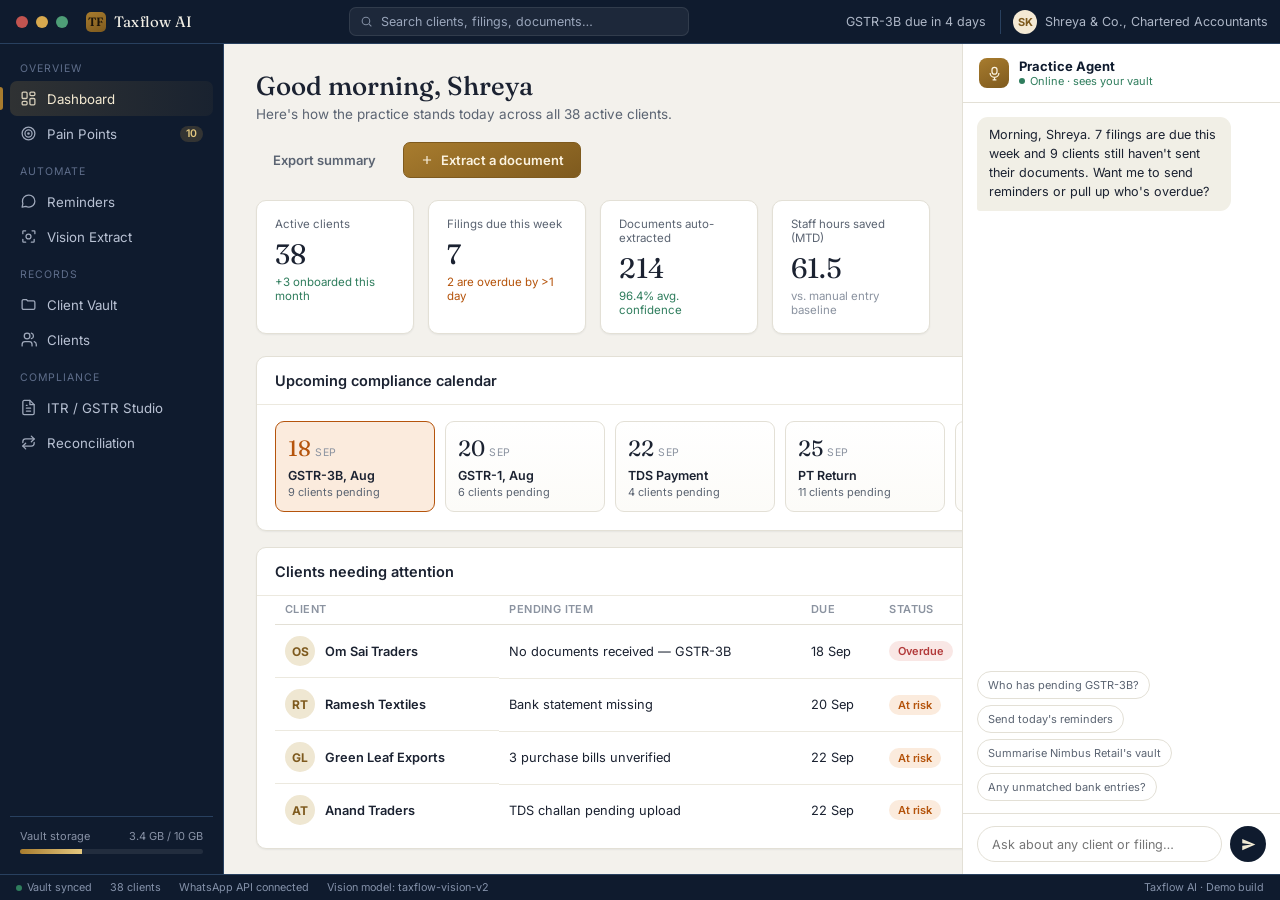
==== Main.html @ 7ed255d7 "Initial commit: Taxflow AI project structure, design, PRD, tech stack, and main UI" ====
<!DOCTYPE html>
<html lang="en">
<head>
<meta charset="UTF-8">
<meta name="viewport" content="width=device-width, initial-scale=1.0">
<title>Taxflow AI</title>
<link rel="preconnect" href="https://fonts.googleapis.com">
<link href="https://fonts.googleapis.com/css2?family=Fraunces:opsz,wght@9..144,400;9..144,500;9..144,600&family=Inter:wght@400;500;600;700&family=IBM+Plex+Mono:wght@400;500&display=swap" rel="stylesheet">
<script>
(function(){
  try{
    var t=localStorage.getItem("taxflow-theme")||"light";
    document.documentElement.setAttribute("data-theme", t);
  }catch(e){ document.documentElement.setAttribute("data-theme","light"); }
})();
</script>
<style>
:root{
  --ink:#0F1B2E;
  --ink-soft:#182C48;
  --ink-line:#28405f;
  --paper:#F3F1EC;
  --surface:#FFFFFF;
  --line:#E3E0D6;
  --line-soft:#ECE9DF;
  --brass:#A87C2E;
  --brass-deep:#7E5A1E;
  --brass-tint:#F4E9D4;
  --ok:#2F7D5D;
  --ok-tint:#E4F2EB;
  --warn:#B5540C;
  --warn-tint:#FBEBDD;
  --bad:#B23A3A;
  --bad-tint:#F9E7E5;
  --text:#1B2231;
  --text-soft:#5B6472;
  --text-faint:#8B93A0;
  --hover:#FBFAF7;
  --muted:#FBFAF6;
  --card-grad-top:#FFFFFF;
  --card-grad-bot:#FCFBF8;
  --bot-msg:#F1EFE6;
  --user-msg:#0F1B2E;
  --user-msg-text:#EFE9D8;
  --wa-preview:#DCF5E4;
  --wa-preview-text:#1B2231;
  --neutral-badge:#EEEEE9;
  --avatar-bg:#EFE7D2;
  --scroll-thumb:#D9D5C7;
  --focus-ring:#D8C69B;
  --ghost-hover:rgba(15,27,46,.05);
  --radius:10px;
  --radius-sm:6px;
  --shadow-1:0 1px 2px rgba(15,27,46,.06);
  --shadow-2:0 10px 30px rgba(15,27,46,.12);
  --font-head:'Fraunces', serif;
  --font-body:'Inter', sans-serif;
  --font-mono:'IBM Plex Mono', monospace;
}
html[data-theme="dark"]{
  --ink:#070D16;
  --ink-soft:#101A2A;
  --ink-line:#243247;
  --paper:#0E1624;
  --surface:#162033;
  --line:#2A3A52;
  --line-soft:#1E2B3F;
  --brass:#C49A45;
  --brass-deep:#E0B85A;
  --brass-tint:#2C2414;
  --ok:#4CA882;
  --ok-tint:#143528;
  --warn:#D4843A;
  --warn-tint:#3A2412;
  --bad:#D46565;
  --bad-tint:#3A1C1C;
  --text:#E8E4D9;
  --text-soft:#A0A9B8;
  --text-faint:#738092;
  --hover:#1A2638;
  --muted:#121C2C;
  --card-grad-top:#1A2638;
  --card-grad-bot:#152032;
  --bot-msg:#1A2638;
  --user-msg:#C49A45;
  --user-msg-text:#1B140A;
  --wa-preview:#143528;
  --wa-preview-text:#D7E8DC;
  --neutral-badge:#243247;
  --avatar-bg:#2C2414;
  --scroll-thumb:#2A3A52;
  --focus-ring:#8A7040;
  --ghost-hover:rgba(232,228,217,.06);
  --shadow-1:0 1px 2px rgba(0,0,0,.28);
  --shadow-2:0 12px 32px rgba(0,0,0,.45);
}
*{box-sizing:border-box;}
html,body{height:100%;margin:0;overflow:hidden;}
body{
  font-family:var(--font-body);
  background:var(--ink);
  color:var(--text);
  -webkit-font-smoothing:antialiased;
}

/* ===== Window chrome — full viewport, no side gaps ===== */
.app-window{
  width:100vw;
  height:100vh;
  background:var(--paper);
  border-radius:0;
  overflow:hidden;
  display:flex;
  flex-direction:column;
}
.titlebar{
  height:44px;
  flex:none;
  background:var(--ink);
  color:#D9DEE8;
  display:flex;
  align-items:center;
  padding:0 12px 0 16px;
  gap:14px;
  -webkit-app-region:drag;
  border-bottom:1px solid var(--ink-line);
}
.titlebar .dots{display:flex;gap:8px;}
.titlebar .dot{width:12px;height:12px;border-radius:50%;background:#3A4C6B;}
.titlebar .dot.close{background:#C25450;}
.titlebar .dot.min{background:#D8A94E;}
.titlebar .dot.max{background:#4E9E77;}
.titlebar .brand{
  display:flex;align-items:center;gap:8px;
  font-family:var(--font-head);
  font-size:15px;
  letter-spacing:.2px;
  color:#F2EFE6;
  margin-left:4px;
}
.titlebar .brand .mark{
  width:20px;height:20px;border-radius:5px;
  background:linear-gradient(155deg,var(--brass),var(--brass-deep));
  display:flex;align-items:center;justify-content:center;
  font-family:var(--font-head);
  font-size:12px;font-weight:600;color:#1B140A;
}
.titlebar .searchbar{
  flex:1;
  display:flex;justify-content:center;
}
.titlebar .searchbar .box{
  width:340px;
  max-width:60%;
  display:flex;align-items:center;gap:8px;
  background:rgba(255,255,255,.06);
  border:1px solid rgba(255,255,255,.09);
  border-radius:7px;
  padding:6px 10px;
  color:#9AA6BB;
  font-size:12.5px;
}
.titlebar .searchbar .box svg{flex:none;opacity:.8;}
.titlebar .right{
  display:flex;align-items:center;gap:14px;
  font-size:12.5px;color:#AEB7C7;
}
.titlebar .user{
  display:flex;align-items:center;gap:8px;
  padding-left:12px;border-left:1px solid var(--ink-line);
}
.titlebar .avatar{
  width:24px;height:24px;border-radius:50%;
  background:var(--brass-tint);color:var(--brass-deep);
  font-size:11px;font-weight:700;
  display:flex;align-items:center;justify-content:center;
  font-family:var(--font-body);
}

/* ===== Layout ===== */
.layout{
  flex:1;
  display:flex;
  min-height:0;
}

/* ---- Sidebar ---- */
.sidebar{
  width:224px;
  flex:none;
  background:var(--ink);
  color:#C7CEDB;
  display:flex;
  flex-direction:column;
  padding:16px 10px;
  border-right:1px solid var(--ink-line);
}
.sidebar .section-label{
  font-size:10.5px;
  text-transform:uppercase;
  letter-spacing:1px;
  color:#5F6E8B;
  padding:14px 10px 6px;
}
.sidebar .section-label:first-child{padding-top:2px;}
.navitem{
  display:flex;align-items:center;gap:10px;
  padding:9px 10px;
  border-radius:7px;
  font-size:13.3px;
  color:#B9C2D4;
  cursor:pointer;
  border:none;background:none;width:100%;text-align:left;
  font-family:var(--font-body);
  position:relative;
}
.navitem svg{flex:none;opacity:.85;}
.navitem .badge{
  margin-left:auto;
  font-size:10.5px;
  background:rgba(216,169,78,.18);
  color:#E4C87F;
  padding:1.5px 6px;
  border-radius:20px;
  font-weight:600;
}
.navitem:hover{background:rgba(255,255,255,.05);color:#EDEFF4;}
.navitem.active{
  background:linear-gradient(90deg, rgba(216,169,78,.16), rgba(216,169,78,.05));
  color:#F4EAD2;
}
.navitem.active::before{
  content:"";position:absolute;left:-10px;top:6px;bottom:6px;width:3px;
  background:var(--brass);border-radius:0 3px 3px 0;
}
.sidebar-foot{
  margin-top:auto;
  padding:12px 10px 4px;
  border-top:1px solid var(--ink-line);
}
.storage-meter{
  font-size:11px;color:#8892A6;margin-bottom:6px;
  display:flex;justify-content:space-between;
}
.storage-bar{height:5px;border-radius:4px;background:rgba(255,255,255,.08);overflow:hidden;}
.storage-bar > div{height:100%;width:34%;background:linear-gradient(90deg,var(--brass),#E4C87F);}

/* ---- Main ---- */
.main{
  flex:1;
  min-width:0;
  display:flex;
  flex-direction:column;
  background:var(--paper);
  overflow:hidden;
}
.main-scroll{
  flex:1;
  overflow-y:auto;
  padding:26px 32px 40px;
}
.page{display:none;animation:fadein .25s ease;}
.page.active{display:block;}
@keyframes fadein{from{opacity:0;transform:translateY(4px);}to{opacity:1;transform:none;}}

.page-head{
  display:flex;justify-content:space-between;align-items:flex-end;
  margin-bottom:22px;gap:20px;flex-wrap:wrap;
}
.page-head h1{
  font-family:var(--font-head);
  font-size:26px;font-weight:500;
  margin:0 0 4px;color:var(--text);
}
.page-head p{margin:0;color:var(--text-soft);font-size:13.5px;max-width:520px;}
.page-head .actions{display:flex;gap:10px;}

.btn{
  font-family:var(--font-body);
  font-size:13px;font-weight:600;
  padding:9px 16px;border-radius:7px;
  border:1px solid var(--line);
  background:var(--surface);color:var(--text);
  cursor:pointer;
  display:inline-flex;align-items:center;gap:7px;
  transition:transform .12s ease, box-shadow .12s ease;
}
.btn:hover{box-shadow:var(--shadow-1);}
.btn:active{transform:scale(.98);}
.btn-brass{
  background:linear-gradient(155deg,var(--brass),var(--brass-deep));
  border-color:var(--brass-deep);color:#FBF3E1;
}
.btn-ghost{background:transparent;border-color:transparent;color:var(--text-soft);}
.btn-ghost:hover{background:var(--ghost-hover);}
.btn-sm{padding:6px 11px;font-size:12px;}
.btn[disabled]{opacity:.45;cursor:not-allowed;}

/* Cards / stat grid */
.stat-grid{display:grid;grid-template-columns:repeat(4,1fr);gap:14px;margin-bottom:22px;}
.stat-card{
  background:var(--surface);border:1px solid var(--line);border-radius:var(--radius);
  padding:16px 18px;box-shadow:var(--shadow-1);
}
.stat-card .lbl{font-size:11.5px;color:var(--text-soft);display:flex;justify-content:space-between;align-items:center;}
.stat-card .val{font-family:var(--font-head);font-size:28px;margin-top:6px;color:var(--text);}
.stat-card .sub{font-size:11.5px;margin-top:4px;color:var(--text-faint);}
.stat-card .sub.up{color:var(--ok);}
.stat-card .sub.warn{color:var(--warn);}

.panel{
  background:var(--surface);border:1px solid var(--line);border-radius:var(--radius);
  box-shadow:var(--shadow-1);
}
.panel + .panel{margin-top:16px;}
.panel-head{
  padding:15px 18px;border-bottom:1px solid var(--line-soft);
  display:flex;justify-content:space-between;align-items:center;
}
.panel-head h3{margin:0;font-size:14.5px;font-weight:600;color:var(--text);font-family:var(--font-body);}
.panel-head .hint{font-size:11.5px;color:var(--text-faint);}
.panel-body{padding:16px 18px;}

.two-col{display:grid;grid-template-columns:1.4fr 1fr;gap:16px;align-items:start;}

/* Deadline strip */
.deadline-row{display:flex;gap:10px;overflow-x:auto;padding-bottom:2px;}
.deadline-card{
  flex:none;width:160px;border:1px solid var(--line);border-radius:9px;padding:12px;
  background:linear-gradient(180deg,var(--card-grad-top), var(--card-grad-bot));
}
.deadline-card .day{font-family:var(--font-head);font-size:22px;color:var(--text);}
.deadline-card .mon{font-size:10.5px;color:var(--text-faint);text-transform:uppercase;letter-spacing:.5px;margin-left:4px;}
.deadline-card .title{font-size:12.5px;font-weight:600;margin-top:6px;color:var(--text);}
.deadline-card .cnt{font-size:11px;color:var(--text-soft);margin-top:2px;}
.deadline-card.urgent{border-color:var(--warn);background:var(--warn-tint);}
.deadline-card.urgent .day{color:var(--warn);}

/* Activity feed */
.feed{list-style:none;margin:0;padding:0;}
.feed li{
  display:flex;gap:11px;padding:10px 0;border-bottom:1px solid var(--line-soft);
}
.feed li:last-child{border-bottom:none;padding-bottom:0;}
.feed .dot{width:7px;height:7px;border-radius:50%;background:var(--brass);margin-top:6px;flex:none;}
.feed .t{font-size:12.5px;color:var(--text);}
.feed .m{font-size:11px;color:var(--text-faint);margin-top:2px;}

/* Table */
table{width:100%;border-collapse:collapse;font-size:12.8px;}
th{
  text-align:left;font-size:11px;text-transform:uppercase;letter-spacing:.4px;
  color:var(--text-faint);font-weight:600;padding:0 10px 8px;border-bottom:1px solid var(--line);
}
td{padding:11px 10px;border-bottom:1px solid var(--line-soft);color:var(--text);vertical-align:middle;}
tr:last-child td{border-bottom:none;}
tr.tr-hover:hover{background:var(--hover);}
.cell-strong{font-weight:600;color:var(--text);}
.cell-sub{color:var(--text-faint);font-size:11px;margin-top:2px;}

.badge{
  display:inline-flex;align-items:center;gap:5px;font-size:11px;font-weight:600;
  padding:3px 9px;border-radius:20px;
}
.badge.ok{background:var(--ok-tint);color:var(--ok);}
.badge.warn{background:var(--warn-tint);color:var(--warn);}
.badge.bad{background:var(--bad-tint);color:var(--bad);}
.badge.neutral{background:var(--neutral-badge);color:var(--text-soft);}
.badge.brass{background:var(--brass-tint);color:var(--brass-deep);}
.badge svg{width:11px;height:11px;}

.avatar-sm{
  width:30px;height:30px;border-radius:50%;flex:none;
  background:var(--avatar-bg);color:var(--brass-deep);font-weight:700;font-size:12px;
  display:flex;align-items:center;justify-content:center;
}
.row-flex{display:flex;align-items:center;gap:10px;}

select, input[type=text], input[type=search], input[type=email], input[type=tel]{
  font-family:var(--font-body);font-size:12.8px;
  border:1px solid var(--line);border-radius:7px;
  padding:8px 11px;background:var(--surface);color:var(--text);
}
select:focus, input:focus{outline:2px solid var(--focus-ring); outline-offset:1px;}
.field{display:flex;flex-direction:column;gap:5px;margin-bottom:13px;}
.field label{font-size:11.5px;font-weight:600;color:var(--text-soft);}

/* ===== Pain points ===== */
.pp-list{display:flex;flex-direction:column;gap:10px;}
.pp-item{
  display:grid;grid-template-columns:44px 1.1fr 1.3fr 110px;gap:16px;align-items:center;
  background:var(--surface);border:1px solid var(--line);border-radius:var(--radius);
  padding:15px 18px;
}
.pp-num{
  font-family:var(--font-head);font-size:20px;color:var(--brass);
  border-right:1px solid var(--line-soft);
}
.pp-item h4{margin:0 0 4px;font-size:13.5px;color:var(--ink);}
.pp-item .desc{font-size:12px;color:var(--text-soft);line-height:1.45;}
.pp-item .fix{font-size:12px;color:var(--text);line-height:1.45;}
.pp-item .fix b{color:var(--ok);font-weight:600;}
.pp-item .goto{justify-self:end;}

/* ===== Vault / folder tree ===== */
.vault-wrap{display:grid;grid-template-columns:290px 1fr;gap:16px;align-items:start;}
.tree{font-size:13px;}
.tree ul{list-style:none;margin:0;padding-left:18px;border-left:1px dashed var(--line);}
.tree > ul{padding-left:0;border-left:none;}
.tree li{margin:1px 0;}
.tree .node{
  display:flex;align-items:center;gap:6px;padding:5px 7px;border-radius:6px;cursor:pointer;color:var(--text);
}
.tree .node:hover{background:#F3F0E6;}
.tree .node.selected{background:var(--brass-tint);color:var(--brass-deep);font-weight:600;}
.tree .node svg{flex:none;}
.tree .chev{transition:transform .15s ease;opacity:.6;}
.tree li.open > .node .chev{transform:rotate(90deg);}
.tree li.open > ul{display:block;}
.tree li:not(.open) > ul{display:none;}
.tree .count{margin-left:auto;font-size:10.5px;color:var(--text-faint);}

.filebar{
  display:flex;justify-content:space-between;align-items:center;margin-bottom:12px;
}
.crumb{font-size:12.5px;color:var(--text-soft);display:flex;align-items:center;gap:6px;flex-wrap:wrap;}
.crumb b{color:var(--ink);}
.file-grid{display:grid;grid-template-columns:repeat(auto-fill,minmax(150px,1fr));gap:12px;}
.file-card{
  border:1px solid var(--line);border-radius:9px;padding:12px;background:#fff;
  display:flex;flex-direction:column;gap:8px;
}
.file-card .ico{
  width:34px;height:34px;border-radius:8px;display:flex;align-items:center;justify-content:center;
  background:var(--brass-tint);color:var(--brass-deep);
}
.file-card .ico.pdf{background:var(--bad-tint);color:var(--bad);}
.file-card .ico.xls{background:var(--ok-tint);color:var(--ok);}
.file-card .name{font-size:12px;font-weight:600;color:var(--text);line-height:1.3;}
.file-card .meta{font-size:10.5px;color:var(--text-faint);}

/* ===== Vision Extract ===== */
.vx-grid{display:grid;grid-template-columns:340px 1fr;gap:16px;align-items:start;}
.dropzone{
  border:1.5px dashed var(--line);border-radius:10px;padding:26px 16px;text-align:center;
  color:var(--text-soft);font-size:12.5px;background:#FBFAF6;cursor:pointer;
}
.dropzone svg{margin-bottom:8px;color:var(--brass);}
.dropzone b{color:var(--text);}
.file-chip{
  display:flex;align-items:center;gap:9px;padding:9px 11px;border:1px solid var(--line);
  border-radius:8px;margin-top:10px;font-size:12px;background:#fff;
}
.file-chip .ico{width:26px;height:26px;border-radius:6px;background:var(--bad-tint);color:var(--bad);display:flex;align-items:center;justify-content:center;flex:none;}
.progress-steps{display:flex;flex-direction:column;gap:9px;margin-top:14px;}
.pstep{display:flex;align-items:center;gap:9px;font-size:12px;color:var(--text-faint);}
.pstep .dotwrap{width:18px;height:18px;border-radius:50%;border:2px solid var(--line);display:flex;align-items:center;justify-content:center;flex:none;}
.pstep.done .dotwrap{background:var(--ok);border-color:var(--ok);color:#fff;}
.pstep.active .dotwrap{border-color:var(--brass);}
.pstep.active{color:var(--text);font-weight:600;}
.pstep.done{color:var(--text);}
.spinner{width:9px;height:9px;border-radius:50%;border:2px solid var(--brass-tint);border-top-color:var(--brass);animation:spin .7s linear infinite;}
@keyframes spin{to{transform:rotate(360deg);}}

.extract-empty{
  display:flex;flex-direction:column;align-items:center;justify-content:center;
  min-height:340px;color:var(--text-faint);text-align:center;gap:10px;
}
.extract-empty svg{color:var(--line);}
.kv-grid{display:grid;grid-template-columns:1fr 1fr;gap:10px 18px;}
.kv{padding:9px 0;border-bottom:1px solid var(--line-soft);}
.kv .k{font-size:10.5px;text-transform:uppercase;letter-spacing:.4px;color:var(--text-faint);margin-bottom:3px;}
.kv .v{font-size:13.5px;color:var(--ink);font-weight:600;}
.confidence{font-size:10.5px;font-weight:700;color:var(--ok);}
pre.json{
  background:#0F1B2E;color:#D7E1F0;padding:14px;border-radius:9px;font-family:var(--font-mono);
  font-size:11.3px;line-height:1.6;overflow:auto;max-height:260px;
}
pre.json .k{color:#E4C87F;}
pre.json .s{color:#9BD6B0;}

/* ===== Reconciliation ===== */
.recon-summary{display:flex;gap:12px;margin-bottom:16px;}
.recon-chip{
  flex:1;border:1px solid var(--line);border-radius:10px;padding:13px 16px;background:#fff;
}
.recon-chip .n{font-family:var(--font-head);font-size:22px;color:var(--ink);}
.recon-chip .l{font-size:11.5px;color:var(--text-soft);}
.recon-chip.matched{border-color:#BFE0CD;background:var(--ok-tint);}
.recon-chip.matched .n{color:var(--ok);}
.recon-chip.partial{border-color:#EFD7A9;background:var(--warn-tint);}
.recon-chip.partial .n{color:var(--warn);}
.recon-chip.unmatched{border-color:#EAC0BE;background:var(--bad-tint);}
.recon-chip.unmatched .n{color:var(--bad);}

/* ===== Chat panel ===== */
.chat{
  width:318px;flex:none;background:var(--surface);border-left:1px solid var(--line);
  display:flex;flex-direction:column;min-height:0;
}
.chat-head{
  padding:14px 16px;border-bottom:1px solid var(--line);display:flex;align-items:center;gap:10px;
}
.chat-head .ico{
  width:30px;height:30px;border-radius:8px;background:linear-gradient(155deg,var(--brass),var(--brass-deep));
  display:flex;align-items:center;justify-content:center;color:#FBF3E1;flex:none;
}
.chat-head .t{font-size:13px;font-weight:700;color:var(--ink);}
.chat-head .s{font-size:11px;color:var(--ok);display:flex;align-items:center;gap:5px;}
.chat-head .s::before{content:"";width:6px;height:6px;border-radius:50%;background:var(--ok);}
.chat-body{flex:1;overflow-y:auto;padding:14px 14px 6px;display:flex;flex-direction:column;gap:12px;}
.msg{max-width:88%;font-size:12.6px;line-height:1.5;padding:9px 12px;border-radius:11px;}
.msg.bot{background:#F1EFE6;color:var(--text);align-self:flex-start;border-bottom-left-radius:3px;}
.msg.user{background:var(--ink);color:#EFE9D8;align-self:flex-end;border-bottom-right-radius:3px;}
.msg.typing{display:flex;gap:4px;align-items:center;padding:11px 14px;}
.msg.typing span{width:5px;height:5px;border-radius:50%;background:var(--text-faint);animation:blink 1.1s infinite ease-in-out;}
.msg.typing span:nth-child(2){animation-delay:.15s;}
.msg.typing span:nth-child(3){animation-delay:.3s;}
@keyframes blink{0%,80%,100%{opacity:.25;}40%{opacity:1;}}
.chips{display:flex;flex-wrap:wrap;gap:6px;padding:4px 14px 12px;}
.chip{
  font-size:11px;border:1px solid var(--line);background:#fff;color:var(--text-soft);
  padding:6px 10px;border-radius:20px;cursor:pointer;
}
.chip:hover{border-color:var(--brass);color:var(--brass-deep);}
.chat-input{
  border-top:1px solid var(--line);padding:12px 14px;display:flex;gap:8px;
}
.chat-input input{
  flex:1;border:1px solid var(--line);border-radius:20px;padding:9px 14px;font-size:12.6px;
}
.chat-input button{
  width:36px;height:36px;border-radius:50%;border:none;background:var(--ink);color:#F1EAD3;
  display:flex;align-items:center;justify-content:center;cursor:pointer;flex:none;
}
.chat-input button:hover{background:var(--ink-soft);}

/* status bar */
.statusbar{
  height:26px;flex:none;background:var(--ink);color:#8592AA;font-size:10.8px;
  display:flex;align-items:center;padding:0 16px;gap:18px;border-top:1px solid var(--ink-line);
}
.statusbar span{display:flex;align-items:center;gap:5px;}
.statusbar .sdot{width:6px;height:6px;border-radius:50%;background:var(--ok);}

/* toast */
.toast{
  position:fixed;bottom:26px;left:50%;transform:translateX(-50%) translateY(20px);
  background:var(--ink);color:#F1EAD3;padding:11px 18px;border-radius:9px;font-size:12.5px;
  box-shadow:var(--shadow-2);opacity:0;pointer-events:none;transition:all .25s ease;
  display:flex;align-items:center;gap:9px;z-index:50;
}
.toast.show{opacity:1;transform:translateX(-50%) translateY(0);}
.toast svg{color:var(--ok);flex:none;}

::-webkit-scrollbar{width:9px;height:9px;}
::-webkit-scrollbar-thumb{background:#D9D5C7;border-radius:6px;}
::-webkit-scrollbar-track{background:transparent;}
.main-scroll::-webkit-scrollbar-thumb{background:#DCD8CA;}

@media (max-width:1180px){
  .chat{display:none;}
  .stat-grid{grid-template-columns:repeat(2,1fr);}
  .two-col, .vault-wrap, .vx-grid{grid-template-columns:1fr;}
  .pp-item{grid-template-columns:44px 1fr;gap:12px;}
  .pp-item .fix{grid-column:2;}
  .pp-item .goto{grid-column:2;justify-self:start;}
  .recon-summary{flex-wrap:wrap;}
  .recon-chip{min-width:140px;}
}
@media (prefers-reduced-motion:reduce){
  .page{animation:none;}
  .spinner{animation:none;}
  .msg.typing span{animation:none;}
}
</style>
</head>
<body>

<div class="app-window">

  <!-- Titlebar -->
  <div class="titlebar">
    <div class="dots"><span class="dot close"></span><span class="dot min"></span><span class="dot max"></span></div>
    <div class="brand"><span class="mark">TF</span> Taxflow AI</div>
    <div class="searchbar">
      <div class="box">
        <svg width="13" height="13" viewBox="0 0 24 24" fill="none" stroke="currentColor" stroke-width="2"><circle cx="11" cy="11" r="7"/><path d="M21 21l-4.3-4.3"/></svg>
        Search clients, filings, documents&hellip;
      </div>
    </div>
    <div class="right">
      <span>GSTR-3B due in 4 days</span>
      <div class="user">
        <div class="avatar">SK</div>
        Shreya &amp; Co., Chartered Accountants
      </div>
    </div>
  </div>

  <div class="layout">

    <!-- Sidebar -->
    <div class="sidebar">
      <div class="section-label">Overview</div>
      <button class="navitem active" data-page="dashboard">
        <svg width="17" height="17" viewBox="0 0 24 24" fill="none" stroke="currentColor" stroke-width="1.8" stroke-linecap="round" stroke-linejoin="round"><rect x="3" y="3" width="7" height="9" rx="1.5"/><rect x="14" y="3" width="7" height="5" rx="1.5"/><rect x="14" y="12" width="7" height="9" rx="1.5"/><rect x="3" y="16" width="7" height="5" rx="1.5"/></svg>
        Dashboard
      </button>
      <button class="navitem" data-page="painpoints">
        <svg width="17" height="17" viewBox="0 0 24 24" fill="none" stroke="currentColor" stroke-width="1.8" stroke-linecap="round" stroke-linejoin="round"><circle cx="12" cy="12" r="9"/><circle cx="12" cy="12" r="5"/><circle cx="12" cy="12" r="1"/></svg>
        Pain Points
        <span class="badge">10</span>
      </button>

      <div class="section-label">Automate</div>
      <button class="navitem" data-page="reminders">
        <svg width="17" height="17" viewBox="0 0 24 24" fill="none" stroke="currentColor" stroke-width="1.8" stroke-linecap="round" stroke-linejoin="round"><path d="M21 11.5a8.38 8.38 0 0 1-8.9 8.38 8.5 8.5 0 0 1-3.8-.9L3 20l1.05-5.15A8.38 8.38 0 0 1 3.5 11.5 8.38 8.38 0 0 1 12 3a8.38 8.38 0 0 1 9 8.5z"/></svg>
        Reminders
      </button>
      <button class="navitem" data-page="vision">
        <svg width="17" height="17" viewBox="0 0 24 24" fill="none" stroke="currentColor" stroke-width="1.8" stroke-linecap="round" stroke-linejoin="round"><path d="M4 8V5a1 1 0 0 1 1-1h3M17 4h3a1 1 0 0 1 1 1v3M20 16v3a1 1 0 0 1-1 1h-3M8 20H5a1 1 0 0 1-1-1v-3"/><circle cx="12" cy="12" r="3.5"/></svg>
        Vision Extract
      </button>

      <div class="section-label">Records</div>
      <button class="navitem" data-page="vault">
        <svg width="17" height="17" viewBox="0 0 24 24" fill="none" stroke="currentColor" stroke-width="1.8" stroke-linecap="round" stroke-linejoin="round"><path d="M3 7a2 2 0 0 1 2-2h4l2 2h8a2 2 0 0 1 2 2v8a2 2 0 0 1-2 2H5a2 2 0 0 1-2-2V7z"/></svg>
        Client Vault
      </button>
      <button class="navitem" data-page="clients">
        <svg width="17" height="17" viewBox="0 0 24 24" fill="none" stroke="currentColor" stroke-width="1.8" stroke-linecap="round" stroke-linejoin="round"><path d="M17 21v-2a4 4 0 0 0-4-4H7a4 4 0 0 0-4 4v2"/><circle cx="10" cy="7" r="4"/><path d="M23 21v-2a4 4 0 0 0-3-3.87M16 3.13a4 4 0 0 1 0 7.75"/></svg>
        Clients
      </button>

      <div class="section-label">Compliance</div>
      <button class="navitem" data-page="filings">
        <svg width="17" height="17" viewBox="0 0 24 24" fill="none" stroke="currentColor" stroke-width="1.8" stroke-linecap="round" stroke-linejoin="round"><path d="M14 2H6a2 2 0 0 0-2 2v16a2 2 0 0 0 2 2h12a2 2 0 0 0 2-2V8z"/><path d="M14 2v6h6M9 13h6M9 17h6M9 9h1"/></svg>
        ITR / GSTR Studio
      </button>
      <button class="navitem" data-page="recon">
        <svg width="17" height="17" viewBox="0 0 24 24" fill="none" stroke="currentColor" stroke-width="1.8" stroke-linecap="round" stroke-linejoin="round"><path d="M16 3l4 4-4 4"/><path d="M20 7H8a4 4 0 0 0-4 4v1"/><path d="M8 21l-4-4 4-4"/><path d="M4 17h12a4 4 0 0 0 4-4v-1"/></svg>
        Reconciliation
      </button>

      <div class="sidebar-foot">
        <div class="storage-meter"><span>Vault storage</span><span>3.4 GB / 10 GB</span></div>
        <div class="storage-bar"><div></div></div>
      </div>
    </div>

    <!-- Main -->
    <div class="main">
      <div class="main-scroll">

        <!-- ============ DASHBOARD ============ -->
        <section class="page active" id="page-dashboard">
          <div class="page-head">
            <div>
              <h1>Good morning, Shreya</h1>
              <p>Here's how the practice stands today across all 38 active clients.</p>
            </div>
            <div class="actions">
              <button class="btn btn-ghost">Export summary</button>
              <button class="btn btn-brass" data-goto="vision">
                <svg width="14" height="14" viewBox="0 0 24 24" fill="none" stroke="currentColor" stroke-width="2"><path d="M12 5v14M5 12h14"/></svg>
                Extract a document
              </button>
            </div>
          </div>

          <div class="stat-grid">
            <div class="stat-card">
              <div class="lbl">Active clients</div>
              <div class="val">38</div>
              <div class="sub up">+3 onboarded this month</div>
            </div>
            <div class="stat-card">
              <div class="lbl">Filings due this week</div>
              <div class="val">7</div>
              <div class="sub warn">2 are overdue by &gt;1 day</div>
            </div>
            <div class="stat-card">
              <div class="lbl">Documents auto-extracted</div>
              <div class="val">214</div>
              <div class="sub up">96.4% avg. confidence</div>
            </div>
            <div class="stat-card">
              <div class="lbl">Staff hours saved (MTD)</div>
              <div class="val">61.5</div>
              <div class="sub">vs. manual entry baseline</div>
            </div>
          </div>

          <div class="two-col">
            <div>
              <div class="panel">
                <div class="panel-head">
                  <h3>Upcoming compliance calendar</h3>
                  <span class="hint">Next 10 days</span>
                </div>
                <div class="panel-body">
                  <div class="deadline-row">
                    <div class="deadline-card urgent"><span class="day">18</span><span class="mon">Sep</span><div class="title">GSTR-3B, Aug</div><div class="cnt">9 clients pending</div></div>
                    <div class="deadline-card"><span class="day">20</span><span class="mon">Sep</span><div class="title">GSTR-1, Aug</div><div class="cnt">6 clients pending</div></div>
                    <div class="deadline-card"><span class="day">22</span><span class="mon">Sep</span><div class="title">TDS Payment</div><div class="cnt">4 clients pending</div></div>
                    <div class="deadline-card"><span class="day">25</span><span class="mon">Sep</span><div class="title">PT Return</div><div class="cnt">11 clients pending</div></div>
                    <div class="deadline-card"><span class="day">30</span><span class="mon">Sep</span><div class="title">Advance Tax Q2</div><div class="cnt">14 clients pending</div></div>
                  </div>
                </div>
              </div>

              <div class="panel">
                <div class="panel-head">
                  <h3>Clients needing attention</h3>
                  <span class="hint">Ranked by urgency</span>
                </div>
                <div class="panel-body" style="padding:6px 18px 12px;">
                  <table>
                    <thead><tr><th>Client</th><th>Pending item</th><th>Due</th><th>Status</th><th></th></tr></thead>
                    <tbody id="attention-body"></tbody>
                  </table>
                </div>
              </div>
            </div>

            <div>
              <div class="panel">
                <div class="panel-head"><h3>Recent activity</h3></div>
                <div class="panel-body">
                  <ul class="feed" id="activity-feed">
                    <li><span class="dot"></span><div><div class="t">Invoice extracted for <b>Nimbus Retail Pvt Ltd</b> — ₹1,84,200</div><div class="m">Vision Extract · 3 min ago · 98% confidence</div></div></li>
                    <li><span class="dot"></span><div><div class="t">WhatsApp reminder sent to <b>Ramesh Textiles</b></div><div class="m">Reminders · 22 min ago</div></div></li>
                    <li><span class="dot"></span><div><div class="t">Bank reconciliation completed for <b>Anand Traders</b></div><div class="m">Reconciliation · 96% auto-matched · 1 hr ago</div></div></li>
                    <li><span class="dot"></span><div><div class="t">GSTR-3B draft generated for <b>Kaveri Foods LLP</b></div><div class="m">ITR/GSTR Studio · 2 hr ago</div></div></li>
                    <li><span class="dot"></span><div><div class="t">14 raw bills auto-filed into vault</div><div class="m">Client Vault · this morning</div></div></li>
                  </ul>
                </div>
              </div>
              <div class="panel">
                <div class="panel-head"><h3>Quick launch</h3></div>
                <div class="panel-body" style="display:flex;flex-direction:column;gap:8px;">
                  <button class="btn" style="justify-content:flex-start;" data-goto="reminders">Send this week's reminders</button>
                  <button class="btn" style="justify-content:flex-start;" data-goto="recon">Open reconciliation queue</button>
                  <button class="btn" style="justify-content:flex-start;" data-goto="filings">Draft a GSTR-3B</button>
                </div>
              </div>
            </div>
          </div>
        </section>

        <!-- ============ PAIN POINTS ============ -->
        <section class="page" id="page-painpoints">
          <div class="page-head">
            <div>
              <h1>The 10 problems Taxflow AI was built to end</h1>
              <p>Every page in this app maps directly back to one of these. Nothing here is generic — it's built around how a CA's month actually runs.</p>
            </div>
          </div>
          <div class="pp-list" id="pp-list"></div>
        </section>

        <!-- ============ REMINDERS ============ -->
        <section class="page" id="page-reminders">
          <div class="page-head">
            <div>
              <h1>Reminders</h1>
              <p>Auto-nudge clients over WhatsApp and email for pending invoices, bills, and missing documents — no more chasing manually.</p>
            </div>
            <div class="actions">
              <button class="btn btn-brass" id="send-all-btn">
                <svg width="14" height="14" viewBox="0 0 24 24" fill="none" stroke="currentColor" stroke-width="2"><path d="M22 2L11 13M22 2l-7 20-4-9-9-4 20-7z"/></svg>
                Send all pending reminders
              </button>
            </div>
          </div>

          <div class="panel">
            <div class="panel-head">
              <h3>Message template</h3>
              <span class="hint">WhatsApp Business API</span>
            </div>
            <div class="panel-body two-col" style="grid-template-columns:1fr 1fr;">
              <div>
                <div class="field">
                  <label>Template</label>
                  <select id="tmpl-select">
                    <option>Monthly invoice &amp; bill reminder</option>
                    <option>Missing bank statement follow-up</option>
                    <option>GST document checklist</option>
                    <option>Filing deadline warning</option>
                  </select>
                </div>
                <div class="field">
                  <label>Send via</label>
                  <select><option>WhatsApp</option><option>WhatsApp + Email</option><option>Email only</option></select>
                </div>
              </div>
              <div class="field" style="margin-bottom:0;">
                <label>Preview</label>
                <div style="background:#DCF5E4;border-radius:10px;padding:12px 14px;font-size:12.5px;color:#1B2231;line-height:1.55;">
                  Hi {{client_name}}, this is a reminder from Shreya &amp; Co. to share your <b>Aug invoices, purchase bills, and bank statement</b> so we can file your GSTR-3B on time. Reply here or upload to your vault link. 🙏
                </div>
              </div>
            </div>
          </div>

          <div class="panel">
            <div class="panel-head">
              <h3>Clients with pending documents</h3>
              <span class="hint" id="pending-count-hint">9 pending</span>
            </div>
            <div class="panel-body" style="padding:6px 18px 14px;">
              <table>
                <thead><tr><th>Client</th><th>Missing</th><th>Last reminder</th><th>Channel</th><th>Status</th><th></th></tr></thead>
                <tbody id="reminders-body"></tbody>
              </table>
            </div>
          </div>

          <div class="panel">
            <div class="panel-head"><h3>Message log</h3></div>
            <div class="panel-body">
              <ul class="feed" id="reminder-log">
                <li><span class="dot"></span><div><div class="t">Sent to <b>Ramesh Textiles</b> · WhatsApp</div><div class="m">Today, 9:41 AM · Delivered</div></div></li>
                <li><span class="dot"></span><div><div class="t">Sent to <b>Om Sai Traders</b> · WhatsApp</div><div class="m">Today, 9:41 AM · Read</div></div></li>
                <li><span class="dot"></span><div><div class="t">Sent to <b>Kaveri Foods LLP</b> · Email + WhatsApp</div><div class="m">Yesterday, 6:10 PM · Delivered</div></div></li>
              </ul>
            </div>
          </div>
        </section>

        <!-- ============ VISION EXTRACT ============ -->
        <section class="page" id="page-vision">
          <div class="page-head">
            <div>
              <h1>Vision Extract</h1>
              <p>Select a client, drop in a scanned bill or invoice, and let the vision model turn it into clean structured data — saved straight to their vault.</p>
            </div>
          </div>

          <div class="vx-grid">
            <div>
              <div class="panel">
                <div class="panel-body">
                  <div class="field">
                    <label>Client</label>
                    <select id="vx-client">
                      <option>Nimbus Retail Pvt Ltd</option>
                      <option>Ramesh Textiles</option>
                      <option>Anand Traders</option>
                      <option>Kaveri Foods LLP</option>
                      <option>Om Sai Traders</option>
                    </select>
                  </div>
                  <div class="field">
                    <label>Document type</label>
                    <select id="vx-doctype">
                      <option>Sales invoice</option>
                      <option>Purchase bill</option>
                      <option>Bank statement (scanned)</option>
                      <option>Expense receipt</option>
                    </select>
                  </div>
                  <div class="field" style="margin-bottom:8px;">
                    <label>Document</label>
                    <div class="dropzone" id="dropzone">
                      <svg width="26" height="26" viewBox="0 0 24 24" fill="none" stroke="currentColor" stroke-width="1.6"><path d="M12 16V4M6 10l6-6 6 6"/><path d="M4 20h16"/></svg><br>
                      <b>Click to attach</b> a scanned bill or photo<br>PDF, JPG or PNG — up to 15MB
                    </div>
                    <div id="vx-filechip"></div>
                  </div>
                  <button class="btn btn-brass" id="run-extract-btn" style="width:100%;justify-content:center;" disabled>
                    <svg width="14" height="14" viewBox="0 0 24 24" fill="none" stroke="currentColor" stroke-width="2"><path d="M9.5 3.5a5.5 5.5 0 1 1 0 11 5.5 5.5 0 0 1 0-11z"/><path d="M17 9h4M19 7v4"/><path d="M14.5 12L4 22"/></svg>
                    Run vision extraction
                  </button>

                  <div class="progress-steps" id="progress-steps" style="display:none;">
                    <div class="pstep" data-s="1"><span class="dotwrap"></span> Uploading document</div>
                    <div class="pstep" data-s="2"><span class="dotwrap"></span> Detecting document type</div>
                    <div class="pstep" data-s="3"><span class="dotwrap"></span> Extracting fields with vision model</div>
                    <div class="pstep" data-s="4"><span class="dotwrap"></span> Validating totals &amp; tax math</div>
                    <div class="pstep" data-s="5"><span class="dotwrap"></span> Saving to client vault</div>
                  </div>
                </div>
              </div>

              <div class="panel">
                <div class="panel-head"><h3>Recently extracted</h3></div>
                <div class="panel-body" style="padding:6px 18px 12px;">
                  <table>
                    <tbody id="recent-extract-body"></tbody>
                  </table>
                </div>
              </div>
            </div>

            <div class="panel" id="extract-result-panel">
              <div class="panel-head">
                <h3>Extracted data</h3>
                <span class="hint" id="extract-conf"></span>
              </div>
              <div class="panel-body">
                <div class="extract-empty" id="extract-empty">
                  <svg width="46" height="46" viewBox="0 0 24 24" fill="none" stroke="currentColor" stroke-width="1.3"><rect x="3" y="4" width="18" height="16" rx="2"/><path d="M7 9h10M7 13h6M7 17h4"/></svg>
                  Attach a document and run extraction to see structured fields here.
                </div>
                <div id="extract-content" style="display:none;">
                  <div class="kv-grid" id="kv-grid"></div>
                  <div style="margin:16px 0 8px;font-size:11px;text-transform:uppercase;letter-spacing:.4px;color:var(--text-faint);">Structured JSON saved to vault</div>
                  <pre class="json" id="json-preview"></pre>
                  <div style="display:flex;gap:10px;margin-top:14px;">
                    <button class="btn btn-brass" id="save-vault-btn">
                      <svg width="14" height="14" viewBox="0 0 24 24" fill="none" stroke="currentColor" stroke-width="2"><path d="M20 6L9 17l-5-5"/></svg>
                      Confirm &amp; save to vault
                    </button>
                    <button class="btn btn-ghost" id="reset-extract-btn">Discard</button>
                  </div>
                </div>
              </div>
            </div>
          </div>
        </section>

        <!-- ============ CLIENT VAULT ============ -->
        <section class="page" id="page-vault">
          <div class="page-head">
            <div>
              <h1>Client Vault</h1>
              <p>One consistent folder structure for every client — Client → Data → Year → Month → Raw / Extracted. No more hunting across email and WhatsApp.</p>
            </div>
            <div class="actions">
              <button class="btn btn-ghost">New client folder</button>
            </div>
          </div>

          <div class="vault-wrap">
            <div class="panel">
              <div class="panel-head"><h3>Folders</h3></div>
              <div class="panel-body tree" id="tree-root"></div>
            </div>

            <div class="panel">
              <div class="panel-head" style="flex-direction:column;align-items:flex-start;gap:8px;">
                <div class="filebar" style="width:100%;">
                  <div class="crumb" id="vault-crumb">Clients / Nimbus Retail Pvt Ltd / Data / 2026 / Aug / Extracted</div>
                  <button class="btn btn-sm btn-ghost">
                    <svg width="12" height="12" viewBox="0 0 24 24" fill="none" stroke="currentColor" stroke-width="2"><path d="M12 5v14M5 12h14"/></svg>
                    Upload here
                  </button>
                </div>
              </div>
              <div class="panel-body">
                <div class="file-grid" id="file-grid"></div>
              </div>
            </div>
          </div>
        </section>

        <!-- ============ CLIENTS ============ -->
        <section class="page" id="page-clients">
          <div class="page-head">
            <div>
              <h1>Clients</h1>
              <p>All 38 active engagements, their filing status, and where each one stands right now.</p>
            </div>
            <div class="actions">
              <input type="search" id="client-search" placeholder="Filter clients…" style="width:220px;">
              <button class="btn btn-brass">
                <svg width="14" height="14" viewBox="0 0 24 24" fill="none" stroke="currentColor" stroke-width="2"><path d="M12 5v14M5 12h14"/></svg>
                Add client
              </button>
            </div>
          </div>
          <div class="panel">
            <div class="panel-body" style="padding:6px 18px 12px;">
              <table>
                <thead><tr><th>Client</th><th>GSTIN</th><th>Category</th><th>Documents</th><th>Filing status</th><th>Health</th></tr></thead>
                <tbody id="clients-body"></tbody>
              </table>
            </div>
          </div>
        </section>

        <!-- ============ ITR/GSTR STUDIO ============ -->
        <section class="page" id="page-filings">
          <div class="page-head">
            <div>
              <h1>ITR / GSTR Studio</h1>
              <p>Auto-fill returns straight from the extracted vault data instead of re-typing figures from bills and bank statements.</p>
            </div>
          </div>

          <div class="two-col">
            <div class="panel">
              <div class="panel-head"><h3>Return setup</h3></div>
              <div class="panel-body">
                <div class="field">
                  <label>Client</label>
                  <select id="fl-client">
                    <option>Nimbus Retail Pvt Ltd</option>
                    <option>Kaveri Foods LLP</option>
                    <option>Ramesh Textiles</option>
                  </select>
                </div>
                <div class="field">
                  <label>Return type</label>
                  <select id="fl-type">
                    <option>GSTR-3B — Monthly Summary</option>
                    <option>GSTR-1 — Outward Supplies</option>
                    <option>ITR-4 — Presumptive Income</option>
                  </select>
                </div>
                <div class="field">
                  <label>Period</label>
                  <select><option>August 2026</option><option>July 2026</option><option>Q2 FY 2026-27</option></select>
                </div>
                <button class="btn btn-brass" id="autofill-btn" style="width:100%;justify-content:center;margin-top:4px;">
                  <svg width="14" height="14" viewBox="0 0 24 24" fill="none" stroke="currentColor" stroke-width="2"><path d="M13 2L3 14h7l-1 8 10-12h-7l1-8z"/></svg>
                  Auto-fill from vault
                </button>
              </div>
            </div>

            <div class="panel" id="filing-preview-panel">
              <div class="panel-head"><h3>Return preview</h3><span class="hint" id="filing-hint">Not generated yet</span></div>
              <div class="panel-body">
                <div class="extract-empty" id="filing-empty" style="min-height:260px;">
                  <svg width="46" height="46" viewBox="0 0 24 24" fill="none" stroke="currentColor" stroke-width="1.3"><path d="M14 2H6a2 2 0 0 0-2 2v16a2 2 0 0 0 2 2h12a2 2 0 0 0 2-2V8z"/><path d="M14 2v6h6"/></svg>
                  Choose a client and return type, then auto-fill to see the draft here.
                </div>
                <div id="filing-content" style="display:none;">
                  <div class="kv-grid" id="filing-kv"></div>
                  <div style="display:flex;gap:10px;margin-top:16px;">
                    <button class="btn btn-brass" id="generate-filing-btn">Generate &amp; download draft</button>
                    <button class="btn btn-ghost">Send to client for review</button>
                  </div>
                </div>
              </div>
            </div>
          </div>
        </section>

        <!-- ============ RECONCILIATION ============ -->
        <section class="page" id="page-recon">
          <div class="page-head">
            <div>
              <h1>Reconciliation</h1>
              <p>Bank statement vs. books, matched automatically. Only exceptions need a human eye.</p>
            </div>
            <div class="actions">
              <select style="margin-right:2px;"><option>Nimbus Retail Pvt Ltd — Aug 2026</option></select>
              <button class="btn btn-brass" id="autorecon-btn">
                <svg width="14" height="14" viewBox="0 0 24 24" fill="none" stroke="currentColor" stroke-width="2"><path d="M16 3l4 4-4 4"/><path d="M20 7H8a4 4 0 0 0-4 4v1"/><path d="M8 21l-4-4 4-4"/><path d="M4 17h12a4 4 0 0 0 4-4v-1"/></svg>
                Auto-reconcile
              </button>
            </div>
          </div>

          <div class="recon-summary">
            <div class="recon-chip matched"><div class="n" id="recon-matched">41</div><div class="l">Matched</div></div>
            <div class="recon-chip partial"><div class="n" id="recon-partial">5</div><div class="l">Partial match</div></div>
            <div class="recon-chip unmatched"><div class="n" id="recon-unmatched">3</div><div class="l">Unmatched</div></div>
          </div>

          <div class="panel">
            <div class="panel-body" style="padding:6px 18px 12px;">
              <table>
                <thead><tr><th>Date</th><th>Description</th><th>Bank (₹)</th><th>Books (₹)</th><th>Status</th></tr></thead>
                <tbody id="recon-body"></tbody>
              </table>
            </div>
          </div>
        </section>

      </div>
    </div>

    <!-- Chat panel -->
    <div class="chat">
      <div class="chat-head">
        <div class="ico">
          <svg width="15" height="15" viewBox="0 0 24 24" fill="none" stroke="currentColor" stroke-width="2"><path d="M12 2a4 4 0 0 1 4 4v3a4 4 0 0 1-8 0V6a4 4 0 0 1 4-4z"/><path d="M5 11a7 7 0 0 0 14 0M12 18v4M9 22h6"/></svg>
        </div>
        <div>
          <div class="t">Practice Agent</div>
          <div class="s">Online · sees your vault</div>
        </div>
      </div>
      <div class="chat-body" id="chat-body">
        <div class="msg bot">Morning, Shreya. 7 filings are due this week and 9 clients still haven't sent their documents. Want me to send reminders or pull up who's overdue?</div>
      </div>
      <div class="chips" id="chat-chips">
        <div class="chip" data-q="pending">Who has pending GSTR-3B?</div>
        <div class="chip" data-q="reminders">Send today's reminders</div>
        <div class="chip" data-q="vault">Summarise Nimbus Retail's vault</div>
        <div class="chip" data-q="recon">Any unmatched bank entries?</div>
      </div>
      <div class="chat-input">
        <input type="text" id="chat-input" placeholder="Ask about any client or filing…">
        <button id="chat-send" type="button" aria-label="Send message">
          <svg width="15" height="15" viewBox="0 0 24 24" fill="currentColor"><path d="M2 21l21-9L2 3v7l15 2-15 2z"/></svg>
        </button>
      </div>
    </div>

  </div>

  <!-- Status bar spans full shell width -->
  <div class="statusbar">
    <span><span class="sdot"></span> Vault synced</span>
    <span>38 clients</span>
    <span>WhatsApp API connected</span>
    <span>Vision model: taxflow-vision-v2</span>
    <span style="margin-left:auto;">Taxflow AI · Demo build</span>
  </div>
</div>

<div class="toast" id="toast">
  <svg width="16" height="16" viewBox="0 0 24 24" fill="none" stroke="currentColor" stroke-width="2.4"><path d="M20 6L9 17l-5-5"/></svg>
  <span id="toast-text">Saved</span>
</div>

<script>
/* ===================== DATA ===================== */
const CLIENTS = [
  {name:"Nimbus Retail Pvt Ltd", gstin:"27ABCDE1234F1Z5", category:"Pvt Ltd · Retail", docs:14, status:"On track", health:"ok"},
  {name:"Ramesh Textiles", gstin:"24RSTXV5678K1Z2", category:"Proprietorship · Trading", docs:6, status:"Docs pending", health:"warn"},
  {name:"Anand Traders", gstin:"29ANDTR9021L1Z9", category:"Partnership · Wholesale", docs:19, status:"Reconciled", health:"ok"},
  {name:"Kaveri Foods LLP", gstin:"33KVFOD4432M1Z3", category:"LLP · FMCG", docs:11, status:"Filing drafted", health:"ok"},
  {name:"Om Sai Traders", gstin:"27OMSAI7765N1Z7", category:"Proprietorship · Trading", docs:3, status:"Docs pending", health:"bad"},
  {name:"Shivam Industries", gstin:"24SHVMI2201P1Z4", category:"Pvt Ltd · Manufacturing", docs:22, status:"On track", health:"ok"},
  {name:"Green Leaf Exports", gstin:"29GRNLF3390Q1Z1", category:"Pvt Ltd · Export", docs:8, status:"Docs pending", health:"warn"},
  {name:"Patel Auto Spares", gstin:"24PTLAT6612R1Z8", category:"Proprietorship · Retail", docs:17, status:"Reconciled", health:"ok"},
];

const ATTENTION = [
  {name:"Om Sai Traders", item:"No documents received — GSTR-3B", due:"18 Sep", status:"bad", goto:"reminders", action:"Nudge"},
  {name:"Ramesh Textiles", item:"Bank statement missing", due:"20 Sep", status:"warn", goto:"reminders", action:"Nudge"},
  {name:"Green Leaf Exports", item:"3 purchase bills unverified", due:"22 Sep", status:"warn", goto:"vision", action:"Extract"},
  {name:"Anand Traders", item:"TDS challan pending upload", due:"22 Sep", status:"warn", goto:"vault", action:"Open vault"},
];

const REMINDER_ROWS = [
  {name:"Om Sai Traders", missing:"All Aug invoices & bills", last:"Never", channel:"WhatsApp"},
  {name:"Ramesh Textiles", missing:"Bank statement (Aug)", last:"3 days ago", channel:"WhatsApp"},
  {name:"Green Leaf Exports", missing:"3 purchase bills", last:"1 day ago", channel:"WhatsApp + Email"},
  {name:"Patel Auto Spares", missing:"Sales register", last:"5 days ago", channel:"Email"},
  {name:"Shivam Industries", missing:"Expense receipts", last:"2 days ago", channel:"WhatsApp"},
];

const RECENT_EXTRACTS = [
  {name:"Nimbus Retail Pvt Ltd", doc:"Invoice #INV-2291", amt:"₹1,84,200", conf:"98%"},
  {name:"Kaveri Foods LLP", doc:"Purchase Bill #PB-118", amt:"₹42,650", conf:"95%"},
  {name:"Shivam Industries", doc:"Expense Receipt", amt:"₹3,120", conf:"91%"},
];

const VAULT_TREE = {
  "Clients": {
    "Nimbus Retail Pvt Ltd": {"Data": {"2026": {"Aug": {"Raw": 9, "Extracted": 8}, "Jul": {"Raw": 11, "Extracted": 11}}}},
    "Ramesh Textiles": {"Data": {"2026": {"Aug": {"Raw": 2, "Extracted": 1}, "Jul": {"Raw": 7, "Extracted": 7}}}},
    "Anand Traders": {"Data": {"2026": {"Aug": {"Raw": 14, "Extracted": 14}}}},
    "Kaveri Foods LLP": {"Data": {"2026": {"Aug": {"Raw": 10, "Extracted": 9}}}},
  }
};

const FILES_EXAMPLE = [
  {name:"INV-2288_extracted.json", type:"json"}, {name:"INV-2289_extracted.json", type:"json"},
  {name:"INV-2290_extracted.json", type:"json"}, {name:"INV-2291_extracted.json", type:"json"},
  {name:"PB-118_extracted.json", type:"json"}, {name:"bank_aug_extracted.xlsx", type:"xls"},
  {name:"expense_summary.pdf", type:"pdf"}, {name:"INV-2287_extracted.json", type:"json"},
];

const RECON_ROWS = [
  {date:"02 Aug", desc:"NEFT — Nimbus Retail Collections", bank:"1,84,200", book:"1,84,200", status:"ok"},
  {date:"04 Aug", desc:"UPI — Om Sai Traders payment", bank:"22,500", book:"22,500", status:"ok"},
  {date:"06 Aug", desc:"Cheque #004521 cleared", bank:"58,000", book:"58,000", status:"ok"},
  {date:"09 Aug", desc:"Bank charges", bank:"350", book:"—", status:"bad"},
  {date:"11 Aug", desc:"NEFT — Shivam Industries", bank:"1,10,000", book:"1,08,500", status:"warn"},
  {date:"14 Aug", desc:"GST refund credit", bank:"14,200", book:"14,200", status:"ok"},
  {date:"18 Aug", desc:"Interest income", bank:"—", book:"640", status:"bad"},
  {date:"21 Aug", desc:"UPI — Anand Traders", bank:"76,300", book:"76,000", status:"warn"},
];

const PAIN_POINTS = [
  {t:"Chasing clients for invoices & bills every month", d:"Hours lost calling and WhatsApping clients individually just to get basic documents.", f:"Automated WhatsApp reminders on a schedule, with a live log of who's responded.", page:"reminders"},
  {t:"Manual data entry from scanned bills", d:"Junior staff retyping vendor, amount, tax and date from blurry photos, bill after bill.", f:"Vision AI reads the document and returns structured, validated fields in seconds.", page:"vision"},
  {t:"Documents scattered everywhere", d:"Bills living across email, WhatsApp, and personal drives with no consistent naming.", f:"One vault per client — Data → Year → Month → Raw / Extracted, every time.", page:"vault"},
  {t:"Missed GST & ITR deadlines", d:"Deadlines tracked in someone's head or a spreadsheet that's always slightly out of date.", f:"A live compliance calendar surfaces what's due, and what's still missing, every morning.", page:"dashboard"},
  {t:"Bank reconciliation eats a full day monthly", d:"Manually matching hundreds of bank lines against the books, client by client.", f:"Auto-matching engine clears the obvious entries and flags only the real exceptions.", page:"recon"},
  {t:"Re-typing figures into GSTR / ITR forms", d:"Numbers already extracted get typed a second time straight into the return.", f:"One-click auto-fill pulls figures directly from the vault into the return draft.", page:"filings"},
  {t:"No single view of the practice", d:"Partners can't see, at a glance, which clients are on track and which are at risk.", f:"A dashboard rolling up every client, every deadline, and every pending action.", page:"dashboard"},
  {t:"Inconsistent file naming causes errors", d:"Ad-hoc folder names mean the wrong bill gets used, or nothing is found in time.", f:"Every client gets the exact same standardised, auto-organised folder structure.", page:"vault"},
  {t:"\u201cWhat's still pending?\u201d takes digging", d:"Answering a simple status question means opening five different files.", f:"The practice agent answers instantly from live vault and filing data — just ask.", page:"dashboard"},
  {t:"Slow onboarding for new staff", d:"Every new hire has to learn a different mental map for where things live.", f:"One consistent workflow and layout across every single client, no exceptions.", page:"clients"},
];

/* ===================== NAV ===================== */
const navitems = document.querySelectorAll(".navitem");
function goToPage(id){
  document.querySelectorAll(".page").forEach(p=>p.classList.remove("active"));
  document.getElementById("page-"+id).classList.add("active");
  navitems.forEach(n=>n.classList.toggle("active", n.dataset.page===id));
  document.querySelector(".main-scroll").scrollTop = 0;
}
navitems.forEach(n=>n.addEventListener("click", ()=>goToPage(n.dataset.page)));
document.addEventListener("click", (e)=>{
  const btn = e.target.closest("[data-goto]");
  if(btn) goToPage(btn.dataset.goto);
});

/* ===================== TOAST ===================== */
function showToast(text){
  const t=document.getElementById("toast");
  document.getElementById("toast-text").textContent=text;
  t.classList.add("show");
  clearTimeout(window._toastTimer);
  window._toastTimer=setTimeout(()=>t.classList.remove("show"), 2600);
}

/* ===================== DASHBOARD ===================== */
function badgeFor(status){
  const map={ok:"ok",warn:"warn",bad:"bad"};
  return map[status]||"neutral";
}
const attBody=document.getElementById("attention-body");
ATTENTION.forEach(r=>{
  attBody.insertAdjacentHTML("beforeend", `
    <tr class="tr-hover">
      <td class="row-flex"><div class="avatar-sm">${initials(r.name)}</div><div class="cell-strong">${r.name}</div></td>
      <td>${r.item}</td>
      <td>${r.due}</td>
      <td><span class="badge ${badgeFor(r.status)}">${r.status==='bad'?'Overdue':r.status==='warn'?'At risk':'On track'}</span></td>
      <td><button class="btn btn-sm btn-ghost" data-goto="${r.goto}">${r.action}</button></td>
    </tr>`);
});

function initials(name){ return name.split(" ").filter(Boolean).slice(0,2).map(w=>w[0]).join("").toUpperCase(); }

/* ===================== PAIN POINTS ===================== */
const ppList=document.getElementById("pp-list");
PAIN_POINTS.forEach((p,i)=>{
  ppList.insertAdjacentHTML("beforeend", `
    <div class="pp-item">
      <div class="pp-num">${String(i+1).padStart(2,'0')}</div>
      <div><h4>${p.t}</h4><div class="desc">${p.d}</div></div>
      <div class="fix"><b>Solved:</b> ${p.f}</div>
      <button class="btn btn-sm goto" data-goto="${p.page}">Open →</button>
    </div>`);
});

/* ===================== CLIENTS ===================== */
const clientsBody=document.getElementById("clients-body");
function renderClients(filter=""){
  clientsBody.innerHTML="";
  CLIENTS.filter(c=>c.name.toLowerCase().includes(filter.toLowerCase())).forEach(c=>{
    clientsBody.insertAdjacentHTML("beforeend", `
      <tr class="tr-hover">
        <td class="row-flex"><div class="avatar-sm">${initials(c.name)}</div><div><div class="cell-strong">${c.name}</div><div class="cell-sub">${c.gstin}</div></div></td>
        <td class="cell-sub">${c.gstin}</td>
        <td>${c.category}</td>
        <td>${c.docs} files</td>
        <td>${c.status}</td>
        <td><span class="badge ${badgeFor(c.health)}">${c.health==='ok'?'Healthy':c.health==='warn'?'Attention':'Critical'}</span></td>
      </tr>`);
  });
}
renderClients();
document.getElementById("client-search").addEventListener("input", e=>renderClients(e.target.value));

/* ===================== REMINDERS ===================== */
const remindersBody=document.getElementById("reminders-body");
function renderReminders(){
  remindersBody.innerHTML="";
  REMINDER_ROWS.forEach((r,idx)=>{
    remindersBody.insertAdjacentHTML("beforeend", `
      <tr class="tr-hover" data-idx="${idx}">
        <td class="row-flex"><div class="avatar-sm">${initials(r.name)}</div><div class="cell-strong">${r.name}</div></td>
        <td>${r.missing}</td>
        <td class="cell-sub">${r.last}</td>
        <td><span class="badge brass">${r.channel}</span></td>
        <td class="status-cell"><span class="badge warn">Pending</span></td>
        <td><button class="btn btn-sm send-one">Send now</button></td>
      </tr>`);
  });
}
renderReminders();
function addLog(text, meta){
  const log=document.getElementById("reminder-log");
  const li=document.createElement("li");
  li.innerHTML=`<span class="dot"></span><div><div class="t">${text}</div><div class="m">${meta}</div></div>`;
  log.prepend(li);
}
remindersBody.addEventListener("click", e=>{
  if(!e.target.classList.contains("send-one")) return;
  const row=e.target.closest("tr");
  const name=row.querySelector(".cell-strong").textContent;
  row.querySelector(".status-cell").innerHTML='<span class="badge ok">Sent</span>';
  e.target.disabled=true; e.target.textContent="Sent";
  addLog(`Sent to <b>${name}</b> · WhatsApp`, "Just now · Delivered");
  showToast(`Reminder sent to ${name}`);
});
document.getElementById("send-all-btn").addEventListener("click", ()=>{
  document.querySelectorAll(".send-one:not([disabled])").forEach(b=>b.click());
  showToast("All pending reminders sent");
});

/* ===================== RECENT EXTRACTS on Vision page ===================== */
const recentBody=document.getElementById("recent-extract-body");
function renderRecent(){
  recentBody.innerHTML="";
  RECENT_EXTRACTS.forEach(r=>{
    recentBody.insertAdjacentHTML("beforeend", `
      <tr class="tr-hover">
        <td class="row-flex"><div class="avatar-sm">${initials(r.name)}</div><div><div class="cell-strong">${r.doc}</div><div class="cell-sub">${r.name}</div></div></td>
        <td class="cell-strong" style="text-align:right;">${r.amt}</td>
        <td><span class="badge ok">${r.conf}</span></td>
      </tr>`);
  });
}
renderRecent();

/* ===================== VISION EXTRACT FLOW ===================== */
const dropzone=document.getElementById("dropzone");
const filechip=document.getElementById("vx-filechip");
const runBtn=document.getElementById("run-extract-btn");
let fileAttached=false;
dropzone.addEventListener("click", ()=>{
  fileAttached=true;
  const names=["scan_invoice_0042.jpg","bill_photo_final.png","aug_purchase_bill.pdf"];
  const fname=names[Math.floor(Math.random()*names.length)];
  filechip.innerHTML=`<div class="file-chip"><div class="ico"><svg width="13" height="13" viewBox="0 0 24 24" fill="none" stroke="currentColor" stroke-width="2"><path d="M14 2H6a2 2 0 0 0-2 2v16a2 2 0 0 0 2 2h12a2 2 0 0 0 2-2V8z"/><path d="M14 2v6h6"/></svg></div><div>${fname}<div class="cell-sub">2.1 MB · attached</div></div></div>`;
  runBtn.disabled=false;
});

const stepsWrap=document.getElementById("progress-steps");
const steps=[...document.querySelectorAll(".pstep")];
const extractEmpty=document.getElementById("extract-empty");
const extractContent=document.getElementById("extract-content");
const extractConf=document.getElementById("extract-conf");

const SAMPLE_RESULTS = [
  {vendor:"Sunrise Paper Mills", invno:"INV-7745", date:"11 Aug 2026", amount:"₹68,900", tax:"₹12,402 (IGST 18%)", category:"Purchase — Raw Material", conf:"97%"},
  {vendor:"Nimbus Retail Pvt Ltd", invno:"INV-2291", date:"12 Aug 2026", amount:"₹1,84,200", tax:"₹28,098 (CGST+SGST 18%)", category:"Sales Invoice", conf:"98%"},
  {vendor:"Blue Ocean Logistics", invno:"BOL-1183", date:"09 Aug 2026", amount:"₹14,750", tax:"₹1,770 (GST 12%)", category:"Freight Expense", conf:"93%"},
];

runBtn.addEventListener("click", ()=>{
  if(!fileAttached) return;
  runBtn.disabled=true;
  stepsWrap.style.display="flex";
  steps.forEach(s=>s.classList.remove("done","active"));
  extractEmpty.style.display="none";
  extractContent.style.display="none";
  let i=0;
  function next(){
    if(i>0) steps[i-1].classList.remove("active");
    if(i>0){ steps[i-1].classList.add("done"); steps[i-1].querySelector(".dotwrap").innerHTML='<svg width="10" height="10" viewBox="0 0 24 24" fill="none" stroke="currentColor" stroke-width="3"><path d="M20 6L9 17l-5-5"/></svg>'; }
    if(i<steps.length){
      steps[i].classList.add("active");
      steps[i].querySelector(".dotwrap").innerHTML='<span class="spinner"></span>';
      i++;
      setTimeout(next, 550);
    } else {
      showExtractResult();
      runBtn.disabled=false;
    }
  }
  next();
});

function showExtractResult(){
  const r = SAMPLE_RESULTS[Math.floor(Math.random()*SAMPLE_RESULTS.length)];
  extractConf.innerHTML = `<span class="confidence">${r.conf} confidence</span>`;
  document.getElementById("kv-grid").innerHTML = `
    <div class="kv"><div class="k">Vendor</div><div class="v">${r.vendor}</div></div>
    <div class="kv"><div class="k">Invoice No.</div><div class="v">${r.invno}</div></div>
    <div class="kv"><div class="k">Date</div><div class="v">${r.date}</div></div>
    <div class="kv"><div class="k">Amount</div><div class="v">${r.amount}</div></div>
    <div class="kv"><div class="k">Tax</div><div class="v">${r.tax}</div></div>
    <div class="kv"><div class="k">Category</div><div class="v">${r.category}</div></div>
  `;
  document.getElementById("json-preview").innerHTML =
`{
  <span class="k">"vendor"</span>: <span class="s">"${r.vendor}"</span>,
  <span class="k">"invoice_no"</span>: <span class="s">"${r.invno}"</span>,
  <span class="k">"date"</span>: <span class="s">"${r.date}"</span>,
  <span class="k">"amount_inr"</span>: <span class="s">"${r.amount.replace('₹','')}"</span>,
  <span class="k">"tax"</span>: <span class="s">"${r.tax}"</span>,
  <span class="k">"category"</span>: <span class="s">"${r.category}"</span>,
  <span class="k">"confidence"</span>: <span class="s">"${r.conf}"</span>
}`;
  extractContent.style.display="block";
}

document.getElementById("save-vault-btn").addEventListener("click", ()=>{
  showToast("Saved to client vault");
  const client = document.getElementById("vx-client").value;
  RECENT_EXTRACTS.unshift({name:client, doc:"New document", amt:"—", conf:"—"});
  renderRecent();
});
document.getElementById("reset-extract-btn").addEventListener("click", ()=>{
  extractContent.style.display="none";
  extractEmpty.style.display="flex";
  stepsWrap.style.display="none";
  filechip.innerHTML="";
  fileAttached=false;
  runBtn.disabled=true;
});

/* ===================== VAULT TREE ===================== */
const treeIcons = {
  folder: `<svg width="14" height="14" viewBox="0 0 24 24" fill="none" stroke="currentColor" stroke-width="1.8"><path d="M3 7a2 2 0 0 1 2-2h4l2 2h8a2 2 0 0 1 2 2v8a2 2 0 0 1-2 2H5a2 2 0 0 1-2-2V7z"/></svg>`,
  chev: `<svg class="chev" width="11" height="11" viewBox="0 0 24 24" fill="none" stroke="currentColor" stroke-width="2.4"><path d="M9 6l6 6-6 6"/></svg>`
};
function buildTree(obj, path=[], depth=0){
  let html = "<ul>";
  for(const key in obj){
    const val = obj[key];
    const fullPath = [...path, key];
    const isLeafCount = typeof val === "number";
    const openAttr = depth < 2 ? "open" : "";
    if(isLeafCount){
      html += `<li><div class="node" data-path="${fullPath.join(' / ')}">${treeIcons.folder}<span>${key}</span><span class="count">${val} files</span></div></li>`;
    } else {
      html += `<li class="${openAttr}"><div class="node" data-path="${fullPath.join(' / ')}">${treeIcons.chev}${treeIcons.folder}<span>${key}</span></div>${buildTree(val, fullPath, depth+1)}</li>`;
    }
  }
  html += "</ul>";
  return html;
}
document.getElementById("tree-root").innerHTML = `<div class="tree">${buildTree(VAULT_TREE)}</div>`;

function renderFiles(pathLabel){
  document.getElementById("vault-crumb").innerHTML = pathLabel.split(" / ").map((p,i,a)=> i===a.length-1 ? `<b>${p}</b>` : p).join(" / ");
  const grid = document.getElementById("file-grid");
  grid.innerHTML = "";
  FILES_EXAMPLE.forEach(f=>{
    const icoClass = f.type==="pdf" ? "pdf" : f.type==="xls" ? "xls" : "";
    grid.insertAdjacentHTML("beforeend", `
      <div class="file-card">
        <div class="ico ${icoClass}">
          <svg width="16" height="16" viewBox="0 0 24 24" fill="none" stroke="currentColor" stroke-width="1.8"><path d="M14 2H6a2 2 0 0 0-2 2v16a2 2 0 0 0 2 2h12a2 2 0 0 0 2-2V8z"/><path d="M14 2v6h6"/></svg>
        </div>
        <div class="name">${f.name}</div>
        <div class="meta">Auto-filed · Aug 2026</div>
      </div>`);
  });
}
renderFiles("Clients / Nimbus Retail Pvt Ltd / Data / 2026 / Aug / Extracted");

document.getElementById("tree-root").addEventListener("click", (e)=>{
  const node = e.target.closest(".node");
  if(!node) return;
  const li = node.parentElement;
  if(li.querySelector(":scope > ul")){
    li.classList.toggle("open");
  }
  document.querySelectorAll(".tree .node").forEach(n=>n.classList.remove("selected"));
  node.classList.add("selected");
  if(node.dataset.path){
    renderFiles(node.dataset.path);
    showToast("Opened " + node.dataset.path.split(" / ").slice(-1)[0]);
  }
});

/* ===================== RECONCILIATION ===================== */
const reconBody=document.getElementById("recon-body");
function statusLabel(s){ return s==="ok"?"Matched":s==="warn"?"Partial":"Unmatched"; }
function renderRecon(){
  reconBody.innerHTML="";
  RECON_ROWS.forEach(r=>{
    reconBody.insertAdjacentHTML("beforeend", `
      <tr class="tr-hover">
        <td>${r.date}</td>
        <td class="cell-strong">${r.desc}</td>
        <td>${r.bank}</td>
        <td>${r.book}</td>
        <td><span class="badge ${badgeFor(r.status)}">${statusLabel(r.status)}</span></td>
      </tr>`);
  });
  const matched = RECON_ROWS.filter(r=>r.status==="ok").length;
  const partial = RECON_ROWS.filter(r=>r.status==="warn").length;
  const unmatched = RECON_ROWS.filter(r=>r.status==="bad").length;
  document.getElementById("recon-matched").textContent = matched;
  document.getElementById("recon-partial").textContent = partial;
  document.getElementById("recon-unmatched").textContent = unmatched;
}
renderRecon();

document.getElementById("autorecon-btn").addEventListener("click", ()=>{
  let newly = 0;
  RECON_ROWS.forEach(r=>{
    if(r.status==="warn"){ r.status="ok"; newly++; }
  });
  renderRecon();
  showToast(newly ? `Auto-reconcile matched ${newly} more line${newly===1?"":"s"}` : "No new matches found");
});

/* ===================== ITR / GSTR STUDIO ===================== */
document.getElementById("autofill-btn").addEventListener("click", ()=>{
  const client = document.getElementById("fl-client").value;
  const type = document.getElementById("fl-type").value.split("—")[0].trim();
  document.getElementById("filing-empty").style.display="none";
  document.getElementById("filing-content").style.display="block";
  document.getElementById("filing-hint").textContent = "Draft from vault · review required";
  document.getElementById("filing-kv").innerHTML = `
    <div class="kv"><div class="k">Client</div><div class="v">${client}</div></div>
    <div class="kv"><div class="k">Return</div><div class="v">${type}</div></div>
    <div class="kv"><div class="k">Taxable value</div><div class="v">₹18,42,600</div></div>
    <div class="kv"><div class="k">Output tax</div><div class="v">₹3,31,668</div></div>
    <div class="kv"><div class="k">ITC claimed</div><div class="v">₹1,12,440</div></div>
    <div class="kv"><div class="k">Net payable</div><div class="v">₹2,19,228</div></div>
    <div class="kv"><div class="k">Source documents</div><div class="v">14 confirmed</div></div>
    <div class="kv"><div class="k">Avg. confidence</div><div class="v">96.8%</div></div>
  `;
  showToast("Return draft auto-filled from vault");
});
document.getElementById("generate-filing-btn").addEventListener("click", ()=>{
  showToast("Draft downloaded — review before filing");
});

/* ===================== ADD CLIENT ===================== */
document.querySelector('#page-clients .btn-brass').addEventListener("click", ()=>{
  CLIENTS.unshift({
    name: "New Client " + (CLIENTS.length + 1),
    gstin:"27NEWCL" + String(1000 + CLIENTS.length) + "Z1Z9",
    category:"Proprietorship · Trading",
    docs:0,
    status:"Onboarding",
    health:"warn"
  });
  renderClients(document.getElementById("client-search").value);
  showToast("Client added — vault folders provisioned");
});

/* ===================== PRACTICE AGENT ===================== */
const chatBody = document.getElementById("chat-body");
const chatInput = document.getElementById("chat-input");
const AGENT_ANSWERS = {
  pending: "Clients still pending for GSTR-3B (Aug): <b>Om Sai Traders</b> (no docs), <b>Ramesh Textiles</b> (bank statement), and <b>Green Leaf Exports</b> (3 purchase bills). Want me to open Reminders?",
  reminders: "I can route you to Reminders, but I won't send messages myself. Open Reminders and use <b>Send all pending reminders</b> — there are 5 clients waiting.",
  vault: "<b>Nimbus Retail Pvt Ltd</b> vault for Aug 2026: 9 raw files, 8 extracted. Latest: INV-2291 at ₹1,84,200 (98% confidence). Jul is fully filed (11/11).",
  recon: "Nimbus Aug bank recon: <b>3 unmatched</b> and <b>5 partial</b> lines need review — bank charges ₹350, interest ₹640, and amount mismatches on Shivam Industries and Anand Traders. Open Reconciliation to resolve them."
};
function agentReply(text){
  const typing = document.createElement("div");
  typing.className = "msg bot typing";
  typing.innerHTML = "<span></span><span></span><span></span>";
  chatBody.appendChild(typing);
  chatBody.scrollTop = chatBody.scrollHeight;
  setTimeout(()=>{
    typing.remove();
    const msg = document.createElement("div");
    msg.className = "msg bot";
    msg.innerHTML = text;
    chatBody.appendChild(msg);
    chatBody.scrollTop = chatBody.scrollHeight;
  }, 700);
}
function askAgent(q, chipKey){
  if(!q.trim()) return;
  const user = document.createElement("div");
  user.className = "msg user";
  user.textContent = q;
  chatBody.appendChild(user);
  chatBody.scrollTop = chatBody.scrollHeight;
  let answer = AGENT_ANSWERS[chipKey];
  if(!answer){
    const lower = q.toLowerCase();
    if(lower.includes("gstr") || lower.includes("pending")) answer = AGENT_ANSWERS.pending;
    else if(lower.includes("remind")) answer = AGENT_ANSWERS.reminders;
    else if(lower.includes("vault") || lower.includes("nimbus")) answer = AGENT_ANSWERS.vault;
    else if(lower.includes("recon") || lower.includes("bank") || lower.includes("unmatch")) answer = AGENT_ANSWERS.recon;
    else answer = "I can help with filing status, pending documents, vault contents, and reconciliation exceptions. Try one of the suggested questions below.";
  }
  agentReply(answer);
  if(chipKey==="reminders") setTimeout(()=>goToPage("reminders"), 900);
  if(chipKey==="recon") setTimeout(()=>goToPage("recon"), 900);
  if(chipKey==="vault") setTimeout(()=>goToPage("vault"), 900);
  if(chipKey==="pending") setTimeout(()=>goToPage("reminders"), 1100);
}
document.getElementById("chat-chips").addEventListener("click", (e)=>{
  const chip = e.target.closest(".chip");
  if(!chip) return;
  askAgent(chip.textContent, chip.dataset.q);
});
document.getElementById("chat-send").addEventListener("click", ()=>{
  const q = chatInput.value;
  chatInput.value = "";
  askAgent(q);
});
chatInput.addEventListener("keydown", (e)=>{
  if(e.key==="Enter"){
    const q = chatInput.value;
    chatInput.value = "";
    askAgent(q);
  }
});
</script>
</body>
</html>
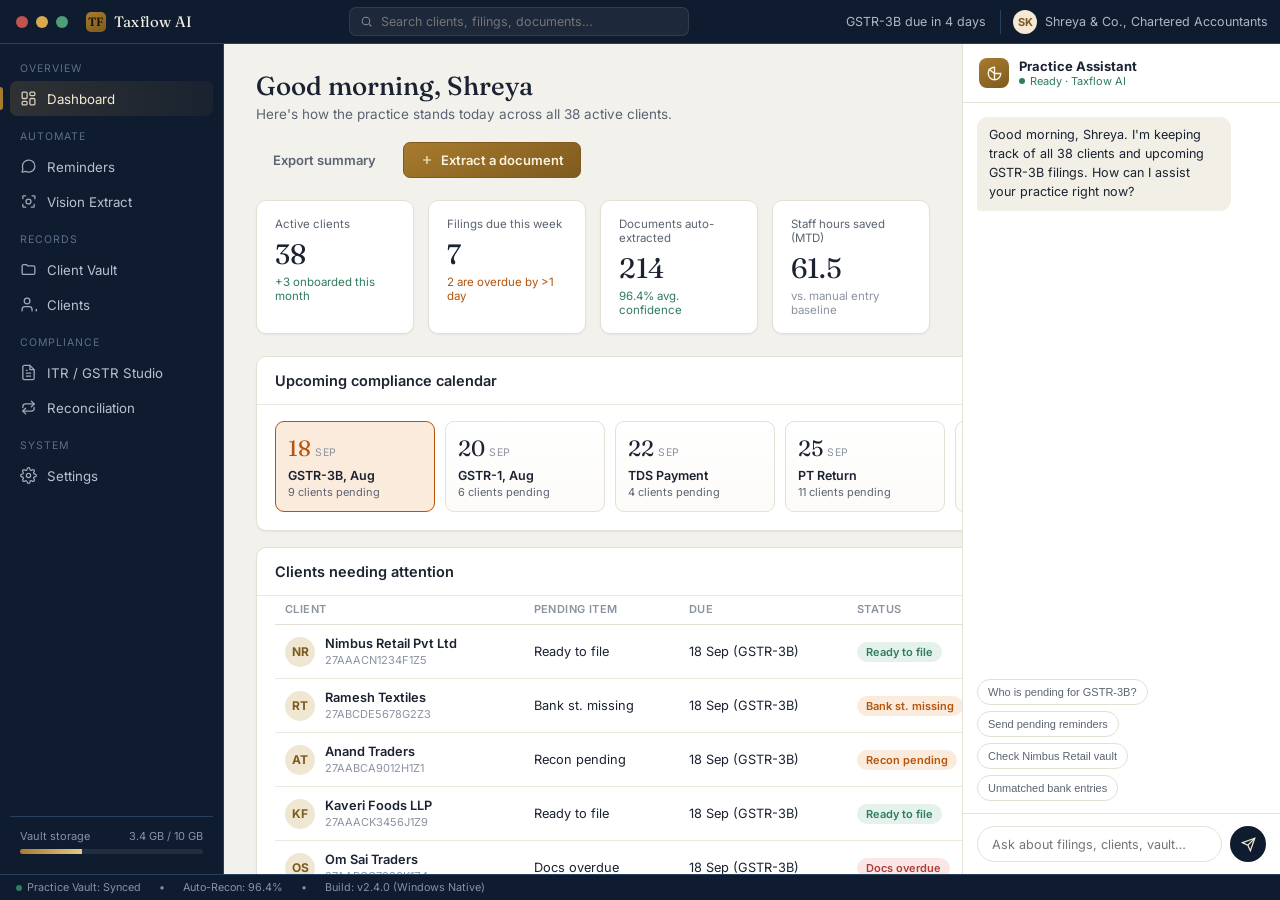
==== commit 127afc07: "Remove Pain Points page totally from application" ====
--- a/Main.html
+++ b/Main.html
@@ -6,6 +6,7 @@
 <title>Taxflow AI</title>
 <link rel="preconnect" href="https://fonts.googleapis.com">
 <link href="https://fonts.googleapis.com/css2?family=Fraunces:opsz,wght@9..144,400;9..144,500;9..144,600&family=Inter:wght@400;500;600;700&family=IBM+Plex+Mono:wght@400;500&display=swap" rel="stylesheet">
+<link rel="stylesheet" href="css/style.css">
 <script>
 (function(){
   try{
@@ -14,566 +15,6 @@
   }catch(e){ document.documentElement.setAttribute("data-theme","light"); }
 })();
 </script>
-<style>
-:root{
-  --ink:#0F1B2E;
-  --ink-soft:#182C48;
-  --ink-line:#28405f;
-  --paper:#F3F1EC;
-  --surface:#FFFFFF;
-  --line:#E3E0D6;
-  --line-soft:#ECE9DF;
-  --brass:#A87C2E;
-  --brass-deep:#7E5A1E;
-  --brass-tint:#F4E9D4;
-  --ok:#2F7D5D;
-  --ok-tint:#E4F2EB;
-  --warn:#B5540C;
-  --warn-tint:#FBEBDD;
-  --bad:#B23A3A;
-  --bad-tint:#F9E7E5;
-  --text:#1B2231;
-  --text-soft:#5B6472;
-  --text-faint:#8B93A0;
-  --hover:#FBFAF7;
-  --muted:#FBFAF6;
-  --card-grad-top:#FFFFFF;
-  --card-grad-bot:#FCFBF8;
-  --bot-msg:#F1EFE6;
-  --user-msg:#0F1B2E;
-  --user-msg-text:#EFE9D8;
-  --wa-preview:#DCF5E4;
-  --wa-preview-text:#1B2231;
-  --neutral-badge:#EEEEE9;
-  --avatar-bg:#EFE7D2;
-  --scroll-thumb:#D9D5C7;
-  --focus-ring:#D8C69B;
-  --ghost-hover:rgba(15,27,46,.05);
-  --radius:10px;
-  --radius-sm:6px;
-  --shadow-1:0 1px 2px rgba(15,27,46,.06);
-  --shadow-2:0 10px 30px rgba(15,27,46,.12);
-  --font-head:'Fraunces', serif;
-  --font-body:'Inter', sans-serif;
-  --font-mono:'IBM Plex Mono', monospace;
-}
-html[data-theme="dark"]{
-  --ink:#070D16;
-  --ink-soft:#101A2A;
-  --ink-line:#243247;
-  --paper:#0E1624;
-  --surface:#162033;
-  --line:#2A3A52;
-  --line-soft:#1E2B3F;
-  --brass:#C49A45;
-  --brass-deep:#E0B85A;
-  --brass-tint:#2C2414;
-  --ok:#4CA882;
-  --ok-tint:#143528;
-  --warn:#D4843A;
-  --warn-tint:#3A2412;
-  --bad:#D46565;
-  --bad-tint:#3A1C1C;
-  --text:#E8E4D9;
-  --text-soft:#A0A9B8;
-  --text-faint:#738092;
-  --hover:#1A2638;
-  --muted:#121C2C;
-  --card-grad-top:#1A2638;
-  --card-grad-bot:#152032;
-  --bot-msg:#1A2638;
-  --user-msg:#C49A45;
-  --user-msg-text:#1B140A;
-  --wa-preview:#143528;
-  --wa-preview-text:#D7E8DC;
-  --neutral-badge:#243247;
-  --avatar-bg:#2C2414;
-  --scroll-thumb:#2A3A52;
-  --focus-ring:#8A7040;
-  --ghost-hover:rgba(232,228,217,.06);
-  --shadow-1:0 1px 2px rgba(0,0,0,.28);
-  --shadow-2:0 12px 32px rgba(0,0,0,.45);
-}
-*{box-sizing:border-box;}
-html,body{height:100%;margin:0;overflow:hidden;}
-body{
-  font-family:var(--font-body);
-  background:var(--ink);
-  color:var(--text);
-  -webkit-font-smoothing:antialiased;
-}
-
-/* ===== Window chrome — full viewport, no side gaps ===== */
-.app-window{
-  width:100vw;
-  height:100vh;
-  background:var(--paper);
-  border-radius:0;
-  overflow:hidden;
-  display:flex;
-  flex-direction:column;
-}
-.titlebar{
-  height:44px;
-  flex:none;
-  background:var(--ink);
-  color:#D9DEE8;
-  display:flex;
-  align-items:center;
-  padding:0 12px 0 16px;
-  gap:14px;
-  -webkit-app-region:drag;
-  border-bottom:1px solid var(--ink-line);
-}
-.titlebar .dots{display:flex;gap:8px;}
-.titlebar .dot{width:12px;height:12px;border-radius:50%;background:#3A4C6B;}
-.titlebar .dot.close{background:#C25450;}
-.titlebar .dot.min{background:#D8A94E;}
-.titlebar .dot.max{background:#4E9E77;}
-.titlebar .brand{
-  display:flex;align-items:center;gap:8px;
-  font-family:var(--font-head);
-  font-size:15px;
-  letter-spacing:.2px;
-  color:#F2EFE6;
-  margin-left:4px;
-}
-.titlebar .brand .mark{
-  width:20px;height:20px;border-radius:5px;
-  background:linear-gradient(155deg,var(--brass),var(--brass-deep));
-  display:flex;align-items:center;justify-content:center;
-  font-family:var(--font-head);
-  font-size:12px;font-weight:600;color:#1B140A;
-}
-.titlebar .searchbar{
-  flex:1;
-  display:flex;justify-content:center;
-}
-.titlebar .searchbar .box{
-  width:340px;
-  max-width:60%;
-  display:flex;align-items:center;gap:8px;
-  background:rgba(255,255,255,.06);
-  border:1px solid rgba(255,255,255,.09);
-  border-radius:7px;
-  padding:6px 10px;
-  color:#9AA6BB;
-  font-size:12.5px;
-}
-.titlebar .searchbar .box svg{flex:none;opacity:.8;}
-.titlebar .right{
-  display:flex;align-items:center;gap:14px;
-  font-size:12.5px;color:#AEB7C7;
-}
-.titlebar .user{
-  display:flex;align-items:center;gap:8px;
-  padding-left:12px;border-left:1px solid var(--ink-line);
-}
-.titlebar .avatar{
-  width:24px;height:24px;border-radius:50%;
-  background:var(--brass-tint);color:var(--brass-deep);
-  font-size:11px;font-weight:700;
-  display:flex;align-items:center;justify-content:center;
-  font-family:var(--font-body);
-}
-
-/* ===== Layout ===== */
-.layout{
-  flex:1;
-  display:flex;
-  min-height:0;
-}
-
-/* ---- Sidebar ---- */
-.sidebar{
-  width:224px;
-  flex:none;
-  background:var(--ink);
-  color:#C7CEDB;
-  display:flex;
-  flex-direction:column;
-  padding:16px 10px;
-  border-right:1px solid var(--ink-line);
-}
-.sidebar .section-label{
-  font-size:10.5px;
-  text-transform:uppercase;
-  letter-spacing:1px;
-  color:#5F6E8B;
-  padding:14px 10px 6px;
-}
-.sidebar .section-label:first-child{padding-top:2px;}
-.navitem{
-  display:flex;align-items:center;gap:10px;
-  padding:9px 10px;
-  border-radius:7px;
-  font-size:13.3px;
-  color:#B9C2D4;
-  cursor:pointer;
-  border:none;background:none;width:100%;text-align:left;
-  font-family:var(--font-body);
-  position:relative;
-}
-.navitem svg{flex:none;opacity:.85;}
-.navitem .badge{
-  margin-left:auto;
-  font-size:10.5px;
-  background:rgba(216,169,78,.18);
-  color:#E4C87F;
-  padding:1.5px 6px;
-  border-radius:20px;
-  font-weight:600;
-}
-.navitem:hover{background:rgba(255,255,255,.05);color:#EDEFF4;}
-.navitem.active{
-  background:linear-gradient(90deg, rgba(216,169,78,.16), rgba(216,169,78,.05));
-  color:#F4EAD2;
-}
-.navitem.active::before{
-  content:"";position:absolute;left:-10px;top:6px;bottom:6px;width:3px;
-  background:var(--brass);border-radius:0 3px 3px 0;
-}
-.sidebar-foot{
-  margin-top:auto;
-  padding:12px 10px 4px;
-  border-top:1px solid var(--ink-line);
-}
-.storage-meter{
-  font-size:11px;color:#8892A6;margin-bottom:6px;
-  display:flex;justify-content:space-between;
-}
-.storage-bar{height:5px;border-radius:4px;background:rgba(255,255,255,.08);overflow:hidden;}
-.storage-bar > div{height:100%;width:34%;background:linear-gradient(90deg,var(--brass),#E4C87F);}
-
-/* ---- Main ---- */
-.main{
-  flex:1;
-  min-width:0;
-  display:flex;
-  flex-direction:column;
-  background:var(--paper);
-  overflow:hidden;
-}
-.main-scroll{
-  flex:1;
-  overflow-y:auto;
-  padding:26px 32px 40px;
-}
-.page{display:none;animation:fadein .25s ease;}
-.page.active{display:block;}
-@keyframes fadein{from{opacity:0;transform:translateY(4px);}to{opacity:1;transform:none;}}
-
-.page-head{
-  display:flex;justify-content:space-between;align-items:flex-end;
-  margin-bottom:22px;gap:20px;flex-wrap:wrap;
-}
-.page-head h1{
-  font-family:var(--font-head);
-  font-size:26px;font-weight:500;
-  margin:0 0 4px;color:var(--text);
-}
-.page-head p{margin:0;color:var(--text-soft);font-size:13.5px;max-width:520px;}
-.page-head .actions{display:flex;gap:10px;}
-
-.btn{
-  font-family:var(--font-body);
-  font-size:13px;font-weight:600;
-  padding:9px 16px;border-radius:7px;
-  border:1px solid var(--line);
-  background:var(--surface);color:var(--text);
-  cursor:pointer;
-  display:inline-flex;align-items:center;gap:7px;
-  transition:transform .12s ease, box-shadow .12s ease;
-}
-.btn:hover{box-shadow:var(--shadow-1);}
-.btn:active{transform:scale(.98);}
-.btn-brass{
-  background:linear-gradient(155deg,var(--brass),var(--brass-deep));
-  border-color:var(--brass-deep);color:#FBF3E1;
-}
-.btn-ghost{background:transparent;border-color:transparent;color:var(--text-soft);}
-.btn-ghost:hover{background:var(--ghost-hover);}
-.btn-sm{padding:6px 11px;font-size:12px;}
-.btn[disabled]{opacity:.45;cursor:not-allowed;}
-
-/* Cards / stat grid */
-.stat-grid{display:grid;grid-template-columns:repeat(4,1fr);gap:14px;margin-bottom:22px;}
-.stat-card{
-  background:var(--surface);border:1px solid var(--line);border-radius:var(--radius);
-  padding:16px 18px;box-shadow:var(--shadow-1);
-}
-.stat-card .lbl{font-size:11.5px;color:var(--text-soft);display:flex;justify-content:space-between;align-items:center;}
-.stat-card .val{font-family:var(--font-head);font-size:28px;margin-top:6px;color:var(--text);}
-.stat-card .sub{font-size:11.5px;margin-top:4px;color:var(--text-faint);}
-.stat-card .sub.up{color:var(--ok);}
-.stat-card .sub.warn{color:var(--warn);}
-
-.panel{
-  background:var(--surface);border:1px solid var(--line);border-radius:var(--radius);
-  box-shadow:var(--shadow-1);
-}
-.panel + .panel{margin-top:16px;}
-.panel-head{
-  padding:15px 18px;border-bottom:1px solid var(--line-soft);
-  display:flex;justify-content:space-between;align-items:center;
-}
-.panel-head h3{margin:0;font-size:14.5px;font-weight:600;color:var(--text);font-family:var(--font-body);}
-.panel-head .hint{font-size:11.5px;color:var(--text-faint);}
-.panel-body{padding:16px 18px;}
-
-.two-col{display:grid;grid-template-columns:1.4fr 1fr;gap:16px;align-items:start;}
-
-/* Deadline strip */
-.deadline-row{display:flex;gap:10px;overflow-x:auto;padding-bottom:2px;}
-.deadline-card{
-  flex:none;width:160px;border:1px solid var(--line);border-radius:9px;padding:12px;
-  background:linear-gradient(180deg,var(--card-grad-top), var(--card-grad-bot));
-}
-.deadline-card .day{font-family:var(--font-head);font-size:22px;color:var(--text);}
-.deadline-card .mon{font-size:10.5px;color:var(--text-faint);text-transform:uppercase;letter-spacing:.5px;margin-left:4px;}
-.deadline-card .title{font-size:12.5px;font-weight:600;margin-top:6px;color:var(--text);}
-.deadline-card .cnt{font-size:11px;color:var(--text-soft);margin-top:2px;}
-.deadline-card.urgent{border-color:var(--warn);background:var(--warn-tint);}
-.deadline-card.urgent .day{color:var(--warn);}
-
-/* Activity feed */
-.feed{list-style:none;margin:0;padding:0;}
-.feed li{
-  display:flex;gap:11px;padding:10px 0;border-bottom:1px solid var(--line-soft);
-}
-.feed li:last-child{border-bottom:none;padding-bottom:0;}
-.feed .dot{width:7px;height:7px;border-radius:50%;background:var(--brass);margin-top:6px;flex:none;}
-.feed .t{font-size:12.5px;color:var(--text);}
-.feed .m{font-size:11px;color:var(--text-faint);margin-top:2px;}
-
-/* Table */
-table{width:100%;border-collapse:collapse;font-size:12.8px;}
-th{
-  text-align:left;font-size:11px;text-transform:uppercase;letter-spacing:.4px;
-  color:var(--text-faint);font-weight:600;padding:0 10px 8px;border-bottom:1px solid var(--line);
-}
-td{padding:11px 10px;border-bottom:1px solid var(--line-soft);color:var(--text);vertical-align:middle;}
-tr:last-child td{border-bottom:none;}
-tr.tr-hover:hover{background:var(--hover);}
-.cell-strong{font-weight:600;color:var(--text);}
-.cell-sub{color:var(--text-faint);font-size:11px;margin-top:2px;}
-
-.badge{
-  display:inline-flex;align-items:center;gap:5px;font-size:11px;font-weight:600;
-  padding:3px 9px;border-radius:20px;
-}
-.badge.ok{background:var(--ok-tint);color:var(--ok);}
-.badge.warn{background:var(--warn-tint);color:var(--warn);}
-.badge.bad{background:var(--bad-tint);color:var(--bad);}
-.badge.neutral{background:var(--neutral-badge);color:var(--text-soft);}
-.badge.brass{background:var(--brass-tint);color:var(--brass-deep);}
-.badge svg{width:11px;height:11px;}
-
-.avatar-sm{
-  width:30px;height:30px;border-radius:50%;flex:none;
-  background:var(--avatar-bg);color:var(--brass-deep);font-weight:700;font-size:12px;
-  display:flex;align-items:center;justify-content:center;
-}
-.row-flex{display:flex;align-items:center;gap:10px;}
-
-select, input[type=text], input[type=search], input[type=email], input[type=tel]{
-  font-family:var(--font-body);font-size:12.8px;
-  border:1px solid var(--line);border-radius:7px;
-  padding:8px 11px;background:var(--surface);color:var(--text);
-}
-select:focus, input:focus{outline:2px solid var(--focus-ring); outline-offset:1px;}
-.field{display:flex;flex-direction:column;gap:5px;margin-bottom:13px;}
-.field label{font-size:11.5px;font-weight:600;color:var(--text-soft);}
-
-/* ===== Pain points ===== */
-.pp-list{display:flex;flex-direction:column;gap:10px;}
-.pp-item{
-  display:grid;grid-template-columns:44px 1.1fr 1.3fr 110px;gap:16px;align-items:center;
-  background:var(--surface);border:1px solid var(--line);border-radius:var(--radius);
-  padding:15px 18px;
-}
-.pp-num{
-  font-family:var(--font-head);font-size:20px;color:var(--brass);
-  border-right:1px solid var(--line-soft);
-}
-.pp-item h4{margin:0 0 4px;font-size:13.5px;color:var(--ink);}
-.pp-item .desc{font-size:12px;color:var(--text-soft);line-height:1.45;}
-.pp-item .fix{font-size:12px;color:var(--text);line-height:1.45;}
-.pp-item .fix b{color:var(--ok);font-weight:600;}
-.pp-item .goto{justify-self:end;}
-
-/* ===== Vault / folder tree ===== */
-.vault-wrap{display:grid;grid-template-columns:290px 1fr;gap:16px;align-items:start;}
-.tree{font-size:13px;}
-.tree ul{list-style:none;margin:0;padding-left:18px;border-left:1px dashed var(--line);}
-.tree > ul{padding-left:0;border-left:none;}
-.tree li{margin:1px 0;}
-.tree .node{
-  display:flex;align-items:center;gap:6px;padding:5px 7px;border-radius:6px;cursor:pointer;color:var(--text);
-}
-.tree .node:hover{background:#F3F0E6;}
-.tree .node.selected{background:var(--brass-tint);color:var(--brass-deep);font-weight:600;}
-.tree .node svg{flex:none;}
-.tree .chev{transition:transform .15s ease;opacity:.6;}
-.tree li.open > .node .chev{transform:rotate(90deg);}
-.tree li.open > ul{display:block;}
-.tree li:not(.open) > ul{display:none;}
-.tree .count{margin-left:auto;font-size:10.5px;color:var(--text-faint);}
-
-.filebar{
-  display:flex;justify-content:space-between;align-items:center;margin-bottom:12px;
-}
-.crumb{font-size:12.5px;color:var(--text-soft);display:flex;align-items:center;gap:6px;flex-wrap:wrap;}
-.crumb b{color:var(--ink);}
-.file-grid{display:grid;grid-template-columns:repeat(auto-fill,minmax(150px,1fr));gap:12px;}
-.file-card{
-  border:1px solid var(--line);border-radius:9px;padding:12px;background:#fff;
-  display:flex;flex-direction:column;gap:8px;
-}
-.file-card .ico{
-  width:34px;height:34px;border-radius:8px;display:flex;align-items:center;justify-content:center;
-  background:var(--brass-tint);color:var(--brass-deep);
-}
-.file-card .ico.pdf{background:var(--bad-tint);color:var(--bad);}
-.file-card .ico.xls{background:var(--ok-tint);color:var(--ok);}
-.file-card .name{font-size:12px;font-weight:600;color:var(--text);line-height:1.3;}
-.file-card .meta{font-size:10.5px;color:var(--text-faint);}
-
-/* ===== Vision Extract ===== */
-.vx-grid{display:grid;grid-template-columns:340px 1fr;gap:16px;align-items:start;}
-.dropzone{
-  border:1.5px dashed var(--line);border-radius:10px;padding:26px 16px;text-align:center;
-  color:var(--text-soft);font-size:12.5px;background:#FBFAF6;cursor:pointer;
-}
-.dropzone svg{margin-bottom:8px;color:var(--brass);}
-.dropzone b{color:var(--text);}
-.file-chip{
-  display:flex;align-items:center;gap:9px;padding:9px 11px;border:1px solid var(--line);
-  border-radius:8px;margin-top:10px;font-size:12px;background:#fff;
-}
-.file-chip .ico{width:26px;height:26px;border-radius:6px;background:var(--bad-tint);color:var(--bad);display:flex;align-items:center;justify-content:center;flex:none;}
-.progress-steps{display:flex;flex-direction:column;gap:9px;margin-top:14px;}
-.pstep{display:flex;align-items:center;gap:9px;font-size:12px;color:var(--text-faint);}
-.pstep .dotwrap{width:18px;height:18px;border-radius:50%;border:2px solid var(--line);display:flex;align-items:center;justify-content:center;flex:none;}
-.pstep.done .dotwrap{background:var(--ok);border-color:var(--ok);color:#fff;}
-.pstep.active .dotwrap{border-color:var(--brass);}
-.pstep.active{color:var(--text);font-weight:600;}
-.pstep.done{color:var(--text);}
-.spinner{width:9px;height:9px;border-radius:50%;border:2px solid var(--brass-tint);border-top-color:var(--brass);animation:spin .7s linear infinite;}
-@keyframes spin{to{transform:rotate(360deg);}}
-
-.extract-empty{
-  display:flex;flex-direction:column;align-items:center;justify-content:center;
-  min-height:340px;color:var(--text-faint);text-align:center;gap:10px;
-}
-.extract-empty svg{color:var(--line);}
-.kv-grid{display:grid;grid-template-columns:1fr 1fr;gap:10px 18px;}
-.kv{padding:9px 0;border-bottom:1px solid var(--line-soft);}
-.kv .k{font-size:10.5px;text-transform:uppercase;letter-spacing:.4px;color:var(--text-faint);margin-bottom:3px;}
-.kv .v{font-size:13.5px;color:var(--ink);font-weight:600;}
-.confidence{font-size:10.5px;font-weight:700;color:var(--ok);}
-pre.json{
-  background:#0F1B2E;color:#D7E1F0;padding:14px;border-radius:9px;font-family:var(--font-mono);
-  font-size:11.3px;line-height:1.6;overflow:auto;max-height:260px;
-}
-pre.json .k{color:#E4C87F;}
-pre.json .s{color:#9BD6B0;}
-
-/* ===== Reconciliation ===== */
-.recon-summary{display:flex;gap:12px;margin-bottom:16px;}
-.recon-chip{
-  flex:1;border:1px solid var(--line);border-radius:10px;padding:13px 16px;background:#fff;
-}
-.recon-chip .n{font-family:var(--font-head);font-size:22px;color:var(--ink);}
-.recon-chip .l{font-size:11.5px;color:var(--text-soft);}
-.recon-chip.matched{border-color:#BFE0CD;background:var(--ok-tint);}
-.recon-chip.matched .n{color:var(--ok);}
-.recon-chip.partial{border-color:#EFD7A9;background:var(--warn-tint);}
-.recon-chip.partial .n{color:var(--warn);}
-.recon-chip.unmatched{border-color:#EAC0BE;background:var(--bad-tint);}
-.recon-chip.unmatched .n{color:var(--bad);}
-
-/* ===== Chat panel ===== */
-.chat{
-  width:318px;flex:none;background:var(--surface);border-left:1px solid var(--line);
-  display:flex;flex-direction:column;min-height:0;
-}
-.chat-head{
-  padding:14px 16px;border-bottom:1px solid var(--line);display:flex;align-items:center;gap:10px;
-}
-.chat-head .ico{
-  width:30px;height:30px;border-radius:8px;background:linear-gradient(155deg,var(--brass),var(--brass-deep));
-  display:flex;align-items:center;justify-content:center;color:#FBF3E1;flex:none;
-}
-.chat-head .t{font-size:13px;font-weight:700;color:var(--ink);}
-.chat-head .s{font-size:11px;color:var(--ok);display:flex;align-items:center;gap:5px;}
-.chat-head .s::before{content:"";width:6px;height:6px;border-radius:50%;background:var(--ok);}
-.chat-body{flex:1;overflow-y:auto;padding:14px 14px 6px;display:flex;flex-direction:column;gap:12px;}
-.msg{max-width:88%;font-size:12.6px;line-height:1.5;padding:9px 12px;border-radius:11px;}
-.msg.bot{background:#F1EFE6;color:var(--text);align-self:flex-start;border-bottom-left-radius:3px;}
-.msg.user{background:var(--ink);color:#EFE9D8;align-self:flex-end;border-bottom-right-radius:3px;}
-.msg.typing{display:flex;gap:4px;align-items:center;padding:11px 14px;}
-.msg.typing span{width:5px;height:5px;border-radius:50%;background:var(--text-faint);animation:blink 1.1s infinite ease-in-out;}
-.msg.typing span:nth-child(2){animation-delay:.15s;}
-.msg.typing span:nth-child(3){animation-delay:.3s;}
-@keyframes blink{0%,80%,100%{opacity:.25;}40%{opacity:1;}}
-.chips{display:flex;flex-wrap:wrap;gap:6px;padding:4px 14px 12px;}
-.chip{
-  font-size:11px;border:1px solid var(--line);background:#fff;color:var(--text-soft);
-  padding:6px 10px;border-radius:20px;cursor:pointer;
-}
-.chip:hover{border-color:var(--brass);color:var(--brass-deep);}
-.chat-input{
-  border-top:1px solid var(--line);padding:12px 14px;display:flex;gap:8px;
-}
-.chat-input input{
-  flex:1;border:1px solid var(--line);border-radius:20px;padding:9px 14px;font-size:12.6px;
-}
-.chat-input button{
-  width:36px;height:36px;border-radius:50%;border:none;background:var(--ink);color:#F1EAD3;
-  display:flex;align-items:center;justify-content:center;cursor:pointer;flex:none;
-}
-.chat-input button:hover{background:var(--ink-soft);}
-
-/* status bar */
-.statusbar{
-  height:26px;flex:none;background:var(--ink);color:#8592AA;font-size:10.8px;
-  display:flex;align-items:center;padding:0 16px;gap:18px;border-top:1px solid var(--ink-line);
-}
-.statusbar span{display:flex;align-items:center;gap:5px;}
-.statusbar .sdot{width:6px;height:6px;border-radius:50%;background:var(--ok);}
-
-/* toast */
-.toast{
-  position:fixed;bottom:26px;left:50%;transform:translateX(-50%) translateY(20px);
-  background:var(--ink);color:#F1EAD3;padding:11px 18px;border-radius:9px;font-size:12.5px;
-  box-shadow:var(--shadow-2);opacity:0;pointer-events:none;transition:all .25s ease;
-  display:flex;align-items:center;gap:9px;z-index:50;
-}
-.toast.show{opacity:1;transform:translateX(-50%) translateY(0);}
-.toast svg{color:var(--ok);flex:none;}
-
-::-webkit-scrollbar{width:9px;height:9px;}
-::-webkit-scrollbar-thumb{background:#D9D5C7;border-radius:6px;}
-::-webkit-scrollbar-track{background:transparent;}
-.main-scroll::-webkit-scrollbar-thumb{background:#DCD8CA;}
-
-@media (max-width:1180px){
-  .chat{display:none;}
-  .stat-grid{grid-template-columns:repeat(2,1fr);}
-  .two-col, .vault-wrap, .vx-grid{grid-template-columns:1fr;}
-  .pp-item{grid-template-columns:44px 1fr;gap:12px;}
-  .pp-item .fix{grid-column:2;}
-  .pp-item .goto{grid-column:2;justify-self:start;}
-  .recon-summary{flex-wrap:wrap;}
-  .recon-chip{min-width:140px;}
-}
-@media (prefers-reduced-motion:reduce){
-  .page{animation:none;}
-  .spinner{animation:none;}
-  .msg.typing span{animation:none;}
-}
-</style>
 </head>
 <body>
 
@@ -586,7 +27,7 @@
     <div class="searchbar">
       <div class="box">
         <svg width="13" height="13" viewBox="0 0 24 24" fill="none" stroke="currentColor" stroke-width="2"><circle cx="11" cy="11" r="7"/><path d="M21 21l-4.3-4.3"/></svg>
-        Search clients, filings, documents&hellip;
+        <input type="search" id="global-search" placeholder="Search clients, filings, documents…" style="border:none;background:transparent;color:inherit;padding:0;font-size:inherit;width:100%;outline:none;">
       </div>
     </div>
     <div class="right">
@@ -598,6 +39,7 @@
     </div>
   </div>
 
+  <!-- Main App Layout -->
   <div class="layout">
 
     <!-- Sidebar -->
@@ -606,11 +48,6 @@
       <button class="navitem active" data-page="dashboard">
         <svg width="17" height="17" viewBox="0 0 24 24" fill="none" stroke="currentColor" stroke-width="1.8" stroke-linecap="round" stroke-linejoin="round"><rect x="3" y="3" width="7" height="9" rx="1.5"/><rect x="14" y="3" width="7" height="5" rx="1.5"/><rect x="14" y="12" width="7" height="9" rx="1.5"/><rect x="3" y="16" width="7" height="5" rx="1.5"/></svg>
         Dashboard
-      </button>
-      <button class="navitem" data-page="painpoints">
-        <svg width="17" height="17" viewBox="0 0 24 24" fill="none" stroke="currentColor" stroke-width="1.8" stroke-linecap="round" stroke-linejoin="round"><circle cx="12" cy="12" r="9"/><circle cx="12" cy="12" r="5"/><circle cx="12" cy="12" r="1"/></svg>
-        Pain Points
-        <span class="badge">10</span>
       </button>
 
       <div class="section-label">Automate</div>
@@ -629,7 +66,7 @@
         Client Vault
       </button>
       <button class="navitem" data-page="clients">
-        <svg width="17" height="17" viewBox="0 0 24 24" fill="none" stroke="currentColor" stroke-width="1.8" stroke-linecap="round" stroke-linejoin="round"><path d="M17 21v-2a4 4 0 0 0-4-4H7a4 4 0 0 0-4 4v2"/><circle cx="10" cy="7" r="4"/><path d="M23 21v-2a4 4 0 0 0-3-3.87M16 3.13a4 4 0 0 1 0 7.75"/></svg>
+        <svg width="17" height="17" viewBox="0 0 24 24" fill="none" stroke="currentColor" stroke-width="1.8" stroke-linecap="round" stroke-linejoin="round"><path d="M17 21v-2a4 4 0 0 0-4-4H7a4 4 0 0 0-4 4v2"/><circle cx="10" cy="7" r="4"/><path d="M23 21v-2a4 4 0 0 1 0 7.75"/></svg>
         Clients
       </button>
 
@@ -643,13 +80,19 @@
         Reconciliation
       </button>
 
+      <div class="section-label">System</div>
+      <button class="navitem" data-page="settings">
+        <svg width="17" height="17" viewBox="0 0 24 24" fill="none" stroke="currentColor" stroke-width="1.8" stroke-linecap="round" stroke-linejoin="round"><circle cx="12" cy="12" r="3"/><path d="M19.4 15a1.65 1.65 0 0 0 .33 1.82l.06.06a2 2 0 0 1 0 2.83 2 2 0 0 1-2.83 0l-.06-.06a1.65 1.65 0 0 0-1.82-.33 1.65 1.65 0 0 0-1 1.51V21a2 2 0 0 1-2 2 2 2 0 0 1-2-2v-.09A1.65 1.65 0 0 0 9 19.4a1.65 1.65 0 0 0-1.82.33l-.06.06a2 2 0 0 1-2.83 0 2 2 0 0 1 0-2.83l.06-.06a1.65 1.65 0 0 0 .33-1.82 1.65 1.65 0 0 0-1.51-1H3a2 2 0 0 1-2-2 2 2 0 0 1 2-2h.09A1.65 1.65 0 0 0 4.6 9a1.65 1.65 0 0 0-.33-1.82l-.06-.06a2 2 0 0 1 0-2.83 2 2 0 0 1 2.83 0l.06.06a1.65 1.65 0 0 0 1.82.33H9a1.65 1.65 0 0 0 1-1.51V3a2 2 0 0 1 2-2 2 2 0 0 1 2 2v.09a1.65 1.65 0 0 0 1 1.51 1.65 1.65 0 0 0 1.82-.33l.06-.06a2 2 0 0 1 2.83 0 2 2 0 0 1 0 2.83l-.06.06a1.65 1.65 0 0 0-.33 1.82V9a1.65 1.65 0 0 0 1.51 1H21a2 2 0 0 1 2 2 2 2 0 0 1-2 2h-.09a1.65 1.65 0 0 0-1.51 1z"/></svg>
+        Settings
+      </button>
+
       <div class="sidebar-foot">
         <div class="storage-meter"><span>Vault storage</span><span>3.4 GB / 10 GB</span></div>
         <div class="storage-bar"><div></div></div>
       </div>
     </div>
 
-    <!-- Main -->
+    <!-- Main Content Area -->
     <div class="main">
       <div class="main-scroll">
 
@@ -661,7 +104,7 @@
               <p>Here's how the practice stands today across all 38 active clients.</p>
             </div>
             <div class="actions">
-              <button class="btn btn-ghost">Export summary</button>
+              <button class="btn btn-ghost" onclick="showToast('Summary report generated')">Export summary</button>
               <button class="btn btn-brass" data-goto="vision">
                 <svg width="14" height="14" viewBox="0 0 24 24" fill="none" stroke="currentColor" stroke-width="2"><path d="M12 5v14M5 12h14"/></svg>
                 Extract a document
@@ -749,16 +192,6 @@
           </div>
         </section>
 
-        <!-- ============ PAIN POINTS ============ -->
-        <section class="page" id="page-painpoints">
-          <div class="page-head">
-            <div>
-              <h1>The 10 problems Taxflow AI was built to end</h1>
-              <p>Every page in this app maps directly back to one of these. Nothing here is generic — it's built around how a CA's month actually runs.</p>
-            </div>
-          </div>
-          <div class="pp-list" id="pp-list"></div>
-        </section>
 
         <!-- ============ REMINDERS ============ -->
         <section class="page" id="page-reminders">
@@ -798,7 +231,7 @@
               </div>
               <div class="field" style="margin-bottom:0;">
                 <label>Preview</label>
-                <div style="background:#DCF5E4;border-radius:10px;padding:12px 14px;font-size:12.5px;color:#1B2231;line-height:1.55;">
+                <div style="background:var(--wa-preview);border-radius:10px;padding:12px 14px;font-size:12.5px;color:var(--wa-preview-text);line-height:1.55;">
                   Hi {{client_name}}, this is a reminder from Shreya &amp; Co. to share your <b>Aug invoices, purchase bills, and bank statement</b> so we can file your GSTR-3B on time. Reply here or upload to your vault link. 🙏
                 </div>
               </div>
@@ -808,7 +241,7 @@
           <div class="panel">
             <div class="panel-head">
               <h3>Clients with pending documents</h3>
-              <span class="hint" id="pending-count-hint">9 pending</span>
+              <span class="hint" id="pending-count-hint">5 pending</span>
             </div>
             <div class="panel-body" style="padding:6px 18px 14px;">
               <table>
@@ -898,23 +331,49 @@
             <div class="panel" id="extract-result-panel">
               <div class="panel-head">
                 <h3>Extracted data</h3>
-                <span class="hint" id="extract-conf"></span>
+                <span class="hint">JSON + Key-Value view</span>
               </div>
               <div class="panel-body">
                 <div class="extract-empty" id="extract-empty">
-                  <svg width="46" height="46" viewBox="0 0 24 24" fill="none" stroke="currentColor" stroke-width="1.3"><rect x="3" y="4" width="18" height="16" rx="2"/><path d="M7 9h10M7 13h6M7 17h4"/></svg>
-                  Attach a document and run extraction to see structured fields here.
-                </div>
+                  <svg width="44" height="44" viewBox="0 0 24 24" fill="none" stroke="currentColor" stroke-width="1.4"><path d="M14 2H6a2 2 0 0 0-2 2v16a2 2 0 0 0 2 2h12a2 2 0 0 0 2-2V8z"/><path d="M14 2v6h6"/></svg>
+                  <div>Attach a document and run extraction<br>to see structured fields here.</div>
+                </div>
+
                 <div id="extract-content" style="display:none;">
-                  <div class="kv-grid" id="kv-grid"></div>
-                  <div style="margin:16px 0 8px;font-size:11px;text-transform:uppercase;letter-spacing:.4px;color:var(--text-faint);">Structured JSON saved to vault</div>
-                  <pre class="json" id="json-preview"></pre>
-                  <div style="display:flex;gap:10px;margin-top:14px;">
-                    <button class="btn btn-brass" id="save-vault-btn">
-                      <svg width="14" height="14" viewBox="0 0 24 24" fill="none" stroke="currentColor" stroke-width="2"><path d="M20 6L9 17l-5-5"/></svg>
-                      Confirm &amp; save to vault
-                    </button>
-                    <button class="btn btn-ghost" id="reset-extract-btn">Discard</button>
+                  <div style="display:flex;justify-content:space-between;align-items:center;margin-bottom:14px;">
+                    <div>
+                      <span class="badge ok">Extracted · 98.4% conf.</span>
+                      <span style="font-size:11.5px;color:var(--text-faint);margin-left:8px;">INV-2291 · Sales Invoice</span>
+                    </div>
+                    <button class="btn btn-brass btn-sm" onclick="showToast('Saved to Nimbus Retail vault')">Confirm &amp; save to vault</button>
+                  </div>
+
+                  <div class="kv-grid">
+                    <div class="kv"><div class="k">Invoice number</div><div class="v">INV-2291</div></div>
+                    <div class="kv"><div class="k">Invoice date</div><div class="v">14 Aug 2026</div></div>
+                    <div class="kv"><div class="k">Buyer GSTIN</div><div class="v">27AAACN1234F1Z5</div></div>
+                    <div class="kv"><div class="k">Seller GSTIN</div><div class="v">27AAACS9999E1Z1</div></div>
+                    <div class="kv"><div class="k">Taxable amount</div><div class="v">₹1,56,101.69</div></div>
+                    <div class="kv"><div class="k">CGST (9%)</div><div class="v">₹14,049.15</div></div>
+                    <div class="kv"><div class="k">SGST (9%)</div><div class="v">₹14,049.15</div></div>
+                    <div class="kv"><div class="k">Total amount</div><div class="v">₹1,84,200.00</div></div>
+                  </div>
+
+                  <div style="margin-top:16px;">
+                    <div style="font-size:11.5px;font-weight:600;color:var(--text-soft);margin-bottom:6px;">Raw JSON payload</div>
+                    <pre class="json"><span class="k">"invoice_no"</span>: <span class="s">"INV-2291"</span>,
+<span class="k">"invoice_date"</span>: <span class="s">"2026-08-14"</span>,
+<span class="k">"supplier_gstin"</span>: <span class="s">"27AAACS9999E1Z1"</span>,
+<span class="k">"customer_gstin"</span>: <span class="s">"27AAACN1234F1Z5"</span>,
+<span class="k">"line_items"</span>: [
+  { <span class="k">"desc"</span>: <span class="s">"Apparel stock lote A"</span>, <span class="k">"qty"</span>: 120, <span class="k">"rate"</span>: 1300.85, <span class="k">"taxable"</span>: 156101.69 }
+],
+<span class="k">"cgst"</span>: 14049.15, <span class="k">"sgst"</span>: 14049.15, <span class="k">"total"</span>: 184200.00,
+<span class="k">"confidence_score"</span>: 0.9841</pre>
+                  </div>
+
+                  <div style="margin-top:12px;display:flex;justify-content:flex-end;">
+                    <button class="btn btn-ghost btn-sm" id="reset-extract-btn">Clear &amp; extract another</button>
                   </div>
                 </div>
               </div>
@@ -927,30 +386,32 @@
           <div class="page-head">
             <div>
               <h1>Client Vault</h1>
-              <p>One consistent folder structure for every client — Client → Data → Year → Month → Raw / Extracted. No more hunting across email and WhatsApp.</p>
+              <p>Auto-structured document storage for every client, financial year, and month — powered by strict folder hierarchy rules.</p>
             </div>
             <div class="actions">
-              <button class="btn btn-ghost">New client folder</button>
+              <button class="btn btn-brass" onclick="showToast('Syncing vault with Cloud Backup...')">Sync vault</button>
             </div>
           </div>
 
           <div class="vault-wrap">
             <div class="panel">
-              <div class="panel-head"><h3>Folders</h3></div>
-              <div class="panel-body tree" id="tree-root"></div>
+              <div class="panel-head">
+                <h3>Folder structure</h3>
+                <span class="hint">Vault root</span>
+              </div>
+              <div class="panel-body" style="padding:10px 14px;" id="tree-root"></div>
             </div>
 
             <div class="panel">
-              <div class="panel-head" style="flex-direction:column;align-items:flex-start;gap:8px;">
-                <div class="filebar" style="width:100%;">
-                  <div class="crumb" id="vault-crumb">Clients / Nimbus Retail Pvt Ltd / Data / 2026 / Aug / Extracted</div>
-                  <button class="btn btn-sm btn-ghost">
-                    <svg width="12" height="12" viewBox="0 0 24 24" fill="none" stroke="currentColor" stroke-width="2"><path d="M12 5v14M5 12h14"/></svg>
-                    Upload here
-                  </button>
-                </div>
+              <div class="panel-head">
+                <div class="crumb" id="vault-crumb">Clients / <b>Nimbus Retail Pvt Ltd</b></div>
+                <span class="hint">5 files shown</span>
               </div>
               <div class="panel-body">
+                <div class="filebar">
+                  <input type="search" placeholder="Filter files in folder…" style="width:200px;font-size:12px;padding:5px 9px;">
+                  <button class="btn btn-ghost btn-sm" onclick="showToast('Downloading folder zip...')">Download folder (.zip)</button>
+                </div>
                 <div class="file-grid" id="file-grid"></div>
               </div>
             </div>
@@ -962,78 +423,87 @@
           <div class="page-head">
             <div>
               <h1>Clients</h1>
-              <p>All 38 active engagements, their filing status, and where each one stands right now.</p>
+              <p>Directory of all 38 active clients, their GSTINs, document counts, and current filing health.</p>
             </div>
             <div class="actions">
-              <input type="search" id="client-search" placeholder="Filter clients…" style="width:220px;">
-              <button class="btn btn-brass">
+              <button class="btn btn-brass" id="add-client-btn">
                 <svg width="14" height="14" viewBox="0 0 24 24" fill="none" stroke="currentColor" stroke-width="2"><path d="M12 5v14M5 12h14"/></svg>
-                Add client
+                Add new client
               </button>
             </div>
           </div>
+
           <div class="panel">
-            <div class="panel-body" style="padding:6px 18px 12px;">
+            <div class="panel-head">
+              <input type="search" id="client-search" placeholder="Filter by client name, GSTIN, or category…" style="width:300px;">
+              <span class="hint">38 total clients</span>
+            </div>
+            <div class="panel-body" style="padding:6px 18px 14px;">
               <table>
-                <thead><tr><th>Client</th><th>GSTIN</th><th>Category</th><th>Documents</th><th>Filing status</th><th>Health</th></tr></thead>
+                <thead><tr><th>Client</th><th>Category</th><th>Vault documents</th><th>Status</th><th></th></tr></thead>
                 <tbody id="clients-body"></tbody>
               </table>
             </div>
           </div>
         </section>
 
-        <!-- ============ ITR/GSTR STUDIO ============ -->
+        <!-- ============ ITR / GSTR STUDIO ============ -->
         <section class="page" id="page-filings">
           <div class="page-head">
             <div>
               <h1>ITR / GSTR Studio</h1>
-              <p>Auto-fill returns straight from the extracted vault data instead of re-typing figures from bills and bank statements.</p>
+              <p>Auto-generate tax returns directly from reconciled vault documents — preview figures before exporting JSON or filing.</p>
             </div>
           </div>
 
           <div class="two-col">
             <div class="panel">
-              <div class="panel-head"><h3>Return setup</h3></div>
+              <div class="panel-head"><h3>Return configuration</h3></div>
               <div class="panel-body">
                 <div class="field">
                   <label>Client</label>
                   <select id="fl-client">
                     <option>Nimbus Retail Pvt Ltd</option>
                     <option>Kaveri Foods LLP</option>
+                    <option>Anand Traders</option>
                     <option>Ramesh Textiles</option>
                   </select>
                 </div>
                 <div class="field">
-                  <label>Return type</label>
+                  <label>Form / Return type</label>
                   <select id="fl-type">
-                    <option>GSTR-3B — Monthly Summary</option>
-                    <option>GSTR-1 — Outward Supplies</option>
-                    <option>ITR-4 — Presumptive Income</option>
+                    <option>GSTR-3B — Monthly summary return</option>
+                    <option>GSTR-1 — Outward supplies</option>
+                    <option>ITR-3 — Business income return</option>
+                    <option>ITR-5 — Firm / LLP return</option>
                   </select>
                 </div>
                 <div class="field">
-                  <label>Period</label>
-                  <select><option>August 2026</option><option>July 2026</option><option>Q2 FY 2026-27</option></select>
-                </div>
-                <button class="btn btn-brass" id="autofill-btn" style="width:100%;justify-content:center;margin-top:4px;">
-                  <svg width="14" height="14" viewBox="0 0 24 24" fill="none" stroke="currentColor" stroke-width="2"><path d="M13 2L3 14h7l-1 8 10-12h-7l1-8z"/></svg>
-                  Auto-fill from vault
+                  <label>Filing period</label>
+                  <select><option>August 2026</option><option>July 2026</option><option>Q1 (Apr–Jun 2026)</option></select>
+                </div>
+                <button class="btn btn-brass" id="autofill-btn" style="width:100%;justify-content:center;margin-top:6px;">
+                  Auto-fill return from vault
                 </button>
               </div>
             </div>
 
-            <div class="panel" id="filing-preview-panel">
-              <div class="panel-head"><h3>Return preview</h3><span class="hint" id="filing-hint">Not generated yet</span></div>
+            <div class="panel">
+              <div class="panel-head">
+                <h3>Draft summary preview</h3>
+                <span class="hint" id="filing-hint">Awaiting auto-fill</span>
+              </div>
               <div class="panel-body">
-                <div class="extract-empty" id="filing-empty" style="min-height:260px;">
-                  <svg width="46" height="46" viewBox="0 0 24 24" fill="none" stroke="currentColor" stroke-width="1.3"><path d="M14 2H6a2 2 0 0 0-2 2v16a2 2 0 0 0 2 2h12a2 2 0 0 0 2-2V8z"/><path d="M14 2v6h6"/></svg>
-                  Choose a client and return type, then auto-fill to see the draft here.
-                </div>
+                <div class="extract-empty" id="filing-empty">
+                  <svg width="44" height="44" viewBox="0 0 24 24" fill="none" stroke="currentColor" stroke-width="1.4"><path d="M14 2H6a2 2 0 0 0-2 2v16a2 2 0 0 0 2 2h12a2 2 0 0 0 2-2V8z"/><path d="M14 2v6h6"/></svg>
+                  <div>Select client &amp; return type, then click<br><b>Auto-fill return from vault</b> to preview numbers.</div>
+                </div>
+
                 <div id="filing-content" style="display:none;">
                   <div class="kv-grid" id="filing-kv"></div>
-                  <div style="display:flex;gap:10px;margin-top:16px;">
-                    <button class="btn btn-brass" id="generate-filing-btn">Generate &amp; download draft</button>
-                    <button class="btn btn-ghost">Send to client for review</button>
+                  <div style="margin-top:16px;display:flex;gap:10px;">
+                    <button class="btn btn-brass" id="generate-filing-btn" style="flex:1;justify-content:center;">Export JSON for GST Portal</button>
+                    <button class="btn" style="flex:1;justify-content:center;" onclick="showToast('Summary PDF generated')">Download PDF summary</button>
                   </div>
                 </div>
               </div>
@@ -1046,557 +516,283 @@
           <div class="page-head">
             <div>
               <h1>Reconciliation</h1>
-              <p>Bank statement vs. books, matched automatically. Only exceptions need a human eye.</p>
+              <p>Compare bank statements vs. books and GSTR-2B vs. purchase register to flag unmatched entries before filing.</p>
             </div>
             <div class="actions">
-              <select style="margin-right:2px;"><option>Nimbus Retail Pvt Ltd — Aug 2026</option></select>
               <button class="btn btn-brass" id="autorecon-btn">
                 <svg width="14" height="14" viewBox="0 0 24 24" fill="none" stroke="currentColor" stroke-width="2"><path d="M16 3l4 4-4 4"/><path d="M20 7H8a4 4 0 0 0-4 4v1"/><path d="M8 21l-4-4 4-4"/><path d="M4 17h12a4 4 0 0 0 4-4v-1"/></svg>
-                Auto-reconcile
+                Auto-reconcile queue
               </button>
             </div>
           </div>
 
           <div class="recon-summary">
-            <div class="recon-chip matched"><div class="n" id="recon-matched">41</div><div class="l">Matched</div></div>
-            <div class="recon-chip partial"><div class="n" id="recon-partial">5</div><div class="l">Partial match</div></div>
-            <div class="recon-chip unmatched"><div class="n" id="recon-unmatched">3</div><div class="l">Unmatched</div></div>
+            <div class="recon-chip matched"><div class="n" id="recon-matched">3</div><div class="l">Matched lines</div></div>
+            <div class="recon-chip partial"><div class="n" id="recon-partial">3</div><div class="l">Partial / Amount mismatch</div></div>
+            <div class="recon-chip unmatched"><div class="n" id="recon-unmatched">1</div><div class="l">Unmatched in books</div></div>
           </div>
 
           <div class="panel">
-            <div class="panel-body" style="padding:6px 18px 12px;">
+            <div class="panel-head">
+              <h3>Bank statement vs. Book ledger — August 2026</h3>
+              <span class="hint">Nimbus Retail Pvt Ltd</span>
+            </div>
+            <div class="panel-body" style="padding:6px 18px 14px;">
               <table>
-                <thead><tr><th>Date</th><th>Description</th><th>Bank (₹)</th><th>Books (₹)</th><th>Status</th></tr></thead>
+                <thead><tr><th>Date</th><th>Description</th><th>Bank entry</th><th>Book entry</th><th>Status</th></tr></thead>
                 <tbody id="recon-body"></tbody>
               </table>
             </div>
           </div>
         </section>
 
+        <!-- ============ SETTINGS PAGE ============ -->
+        <section class="page" id="page-settings">
+          <div class="page-head">
+            <div>
+              <h1>Practice Settings</h1>
+              <p>Configure theme appearance, firm details, automated reminders, AI vision models, and vault storage paths.</p>
+            </div>
+            <div class="actions">
+              <button class="btn btn-ghost" id="reset-settings-btn">Reset defaults</button>
+              <button class="btn btn-brass" id="save-settings-btn">
+                <svg width="14" height="14" viewBox="0 0 24 24" fill="none" stroke="currentColor" stroke-width="2"><path d="M19 21H5a2 2 0 0 1-2-2V5a2 2 0 0 1 2-2h11l5 5v11a2 2 0 0 1-2 2z"/><polyline points="17 21 17 13 7 13 7 21"/><polyline points="7 3 7 8 15 8"/></svg>
+                Save Settings
+              </button>
+            </div>
+          </div>
+
+          <div class="two-col">
+            <div>
+              <!-- Appearance & Theme Panel -->
+              <div class="panel">
+                <div class="panel-head">
+                  <h3>Appearance &amp; Theme</h3>
+                  <span class="hint">Instant theme switcher</span>
+                </div>
+                <div class="panel-body">
+                  <div class="field">
+                    <label>Theme Mode</label>
+                    <div class="theme-options">
+                      <div class="theme-card light active" data-theme="light">
+                        <div class="preview-circle"></div>
+                        <div>
+                          <div class="label-text">Light Mode</div>
+                          <div class="sub-text">Warm paper &amp; ledger theme</div>
+                        </div>
+                      </div>
+                      <div class="theme-card dark" data-theme="dark">
+                        <div class="preview-circle"></div>
+                        <div>
+                          <div class="label-text">Dark Mode</div>
+                          <div class="sub-text">Deep ink &amp; brass theme</div>
+                        </div>
+                      </div>
+                    </div>
+                  </div>
+
+                  <div class="toggle-row" style="margin-top:12px;">
+                    <div class="toggle-info">
+                      <h4>Dark Mode Toggle</h4>
+                      <p>Quick toggle between Light and Dark mode appearance</p>
+                    </div>
+                    <label class="switch">
+                      <input type="checkbox" id="dark-mode-toggle">
+                      <span class="slider"></span>
+                    </label>
+                  </div>
+                </div>
+              </div>
+
+              <!-- Firm & Practice Details -->
+              <div class="panel">
+                <div class="panel-head">
+                  <h3>Firm Profile &amp; Practice Details</h3>
+                  <span class="hint">Used in return drafts &amp; client communications</span>
+                </div>
+                <div class="panel-body">
+                  <div class="field">
+                    <label>CA Firm Name</label>
+                    <input type="text" id="set-firm-name" placeholder="e.g. Shreya & Co., Chartered Accountants">
+                  </div>
+                  <div class="two-col" style="grid-template-columns:1fr 1fr;gap:12px;margin-bottom:0;">
+                    <div class="field">
+                      <label>Membership / COP No.</label>
+                      <input type="text" id="set-membership-no" placeholder="e.g. CA-104928">
+                    </div>
+                    <div class="field">
+                      <label>Practice GSTIN</label>
+                      <input type="text" id="set-gstin" placeholder="e.g. 27AAACS1234F1Z2">
+                    </div>
+                  </div>
+                  <div class="two-col" style="grid-template-columns:1fr 1fr;gap:12px;margin-bottom:0;">
+                    <div class="field">
+                      <label>Default Financial Year</label>
+                      <select id="set-fy">
+                        <option>FY 2026-27 (AY 2027-28)</option>
+                        <option>FY 2025-26 (AY 2026-27)</option>
+                      </select>
+                    </div>
+                    <div class="field">
+                      <label>Currency Format</label>
+                      <select id="set-currency">
+                        <option>INR (₹ Lakhs / Crores)</option>
+                        <option>INR (₹ Standard)</option>
+                      </select>
+                    </div>
+                  </div>
+                </div>
+              </div>
+
+              <!-- Backup & Storage Management -->
+              <div class="panel">
+                <div class="panel-head">
+                  <h3>Storage &amp; Data Management</h3>
+                  <span class="hint">Local vault path &amp; data backups</span>
+                </div>
+                <div class="panel-body">
+                  <div class="field">
+                    <label>Local Vault Storage Path</label>
+                    <input type="text" id="set-storage-path" readonly style="background:var(--muted);color:var(--text-soft);">
+                  </div>
+                  <div style="display:flex;gap:10px;margin-top:12px;">
+                    <button class="btn" id="backup-data-btn" style="flex:1;justify-content:center;">
+                      <svg width="14" height="14" viewBox="0 0 24 24" fill="none" stroke="currentColor" stroke-width="2"><path d="M21 15v4a2 2 0 0 1-2 2H5a2 2 0 0 1-2-2v-4"/><polyline points="17 8 12 3 7 8"/><line x1="12" y1="3" x2="12" y2="15"/></svg>
+                      Backup Practice Data
+                    </button>
+                  </div>
+                </div>
+              </div>
+            </div>
+
+            <div>
+              <!-- Automation Preferences -->
+              <div class="panel">
+                <div class="panel-head">
+                  <h3>Automated Reminders &amp; Recon Rules</h3>
+                  <span class="hint">Schedule &amp; matching thresholds</span>
+                </div>
+                <div class="panel-body">
+                  <div class="field">
+                    <label>Default WhatsApp Delivery Gateway</label>
+                    <select id="set-wa-channel">
+                      <option>WhatsApp Business API (Official)</option>
+                      <option>Email + WhatsApp Hybrid</option>
+                      <option>Direct Web WhatsApp Link</option>
+                    </select>
+                  </div>
+                  <div class="field">
+                    <label>Auto-nudge Schedule (Days before deadline)</label>
+                    <input type="number" id="set-reminder-days" min="1" max="15">
+                  </div>
+                  <div class="field">
+                    <label>Auto-reconciliation Confidence Threshold (%)</label>
+                    <input type="number" id="set-recon-threshold" min="50" max="100">
+                  </div>
+                </div>
+              </div>
+
+              <!-- Vision OCR & AI Assistant Configuration -->
+              <div class="panel">
+                <div class="panel-head">
+                  <h3>Vision OCR &amp; AI Engine Settings</h3>
+                  <span class="hint">Model selection &amp; confidence rules</span>
+                </div>
+                <div class="panel-body">
+                  <div class="field">
+                    <label>Extraction Vision Model</label>
+                    <select id="set-ai-model">
+                      <option value="gemini-2.0-flash">Gemini 2.0 Flash (Fast &amp; High Accuracy)</option>
+                      <option value="gemini-2.0-pro">Gemini 2.0 Pro (Complex Invoices)</option>
+                    </select>
+                  </div>
+                  <div class="field">
+                    <label>OCR Temperature / Sampling (0.0 = Precise)</label>
+                    <input type="number" id="set-ocr-temp" step="0.05" min="0" max="1">
+                  </div>
+
+                  <div class="toggle-row" style="margin-top:10px;">
+                    <div class="toggle-info">
+                      <h4>Auto-save OCR to Client Vault</h4>
+                      <p>Automatically create structured PDF/JSON in client folder upon extraction</p>
+                    </div>
+                    <label class="switch">
+                      <input type="checkbox" id="set-autosave-vault" checked>
+                      <span class="slider"></span>
+                    </label>
+                  </div>
+                </div>
+              </div>
+            </div>
+          </div>
+        </section>
+
       </div>
     </div>
 
-    <!-- Chat panel -->
+    <!-- Practice Assistant Chat Sidebar -->
     <div class="chat">
       <div class="chat-head">
         <div class="ico">
-          <svg width="15" height="15" viewBox="0 0 24 24" fill="none" stroke="currentColor" stroke-width="2"><path d="M12 2a4 4 0 0 1 4 4v3a4 4 0 0 1-8 0V6a4 4 0 0 1 4-4z"/><path d="M5 11a7 7 0 0 0 14 0M12 18v4M9 22h6"/></svg>
+          <svg width="15" height="15" viewBox="0 0 24 24" fill="none" stroke="currentColor" stroke-width="2.2"><path d="M12 2a10 10 0 1 0 10 10H12V2z"/><path d="M12 12L2.5 4.5"/><path d="M12 12v9.5"/></svg>
         </div>
         <div>
-          <div class="t">Practice Agent</div>
-          <div class="s">Online · sees your vault</div>
+          <div class="t">Practice Assistant</div>
+          <div class="s">Ready · Taxflow AI</div>
         </div>
       </div>
+
       <div class="chat-body" id="chat-body">
-        <div class="msg bot">Morning, Shreya. 7 filings are due this week and 9 clients still haven't sent their documents. Want me to send reminders or pull up who's overdue?</div>
+        <div class="msg bot">
+          Good morning, Shreya. I'm keeping track of all 38 clients and upcoming GSTR-3B filings. How can I assist your practice right now?
+        </div>
       </div>
+
       <div class="chips" id="chat-chips">
-        <div class="chip" data-q="pending">Who has pending GSTR-3B?</div>
-        <div class="chip" data-q="reminders">Send today's reminders</div>
-        <div class="chip" data-q="vault">Summarise Nimbus Retail's vault</div>
-        <div class="chip" data-q="recon">Any unmatched bank entries?</div>
+        <button class="chip" data-q="pending">Who is pending for GSTR-3B?</button>
+        <button class="chip" data-q="reminders">Send pending reminders</button>
+        <button class="chip" data-q="vault">Check Nimbus Retail vault</button>
+        <button class="chip" data-q="recon">Unmatched bank entries</button>
       </div>
+
       <div class="chat-input">
-        <input type="text" id="chat-input" placeholder="Ask about any client or filing…">
-        <button id="chat-send" type="button" aria-label="Send message">
-          <svg width="15" height="15" viewBox="0 0 24 24" fill="currentColor"><path d="M2 21l21-9L2 3v7l15 2-15 2z"/></svg>
+        <input type="text" id="chat-input" placeholder="Ask about filings, clients, vault…">
+        <button id="chat-send">
+          <svg width="15" height="15" viewBox="0 0 24 24" fill="none" stroke="currentColor" stroke-width="2"><line x1="22" y1="2" x2="11" y2="13"/><polygon points="22 2 15 22 11 13 2 9 22 2"/></polygon></svg>
         </button>
       </div>
     </div>
 
   </div>
 
-  <!-- Status bar spans full shell width -->
+  <!-- Status Bar -->
   <div class="statusbar">
-    <span><span class="sdot"></span> Vault synced</span>
-    <span>38 clients</span>
-    <span>WhatsApp API connected</span>
-    <span>Vision model: taxflow-vision-v2</span>
-    <span style="margin-left:auto;">Taxflow AI · Demo build</span>
+    <span><span class="sdot"></span> Practice Vault: Synced</span>
+    <span>•</span>
+    <span>Auto-Recon: 96.4%</span>
+    <span>•</span>
+    <span>Build: v2.4.0 (Windows Native)</span>
   </div>
+
 </div>
 
+<!-- Toast Container -->
 <div class="toast" id="toast">
-  <svg width="16" height="16" viewBox="0 0 24 24" fill="none" stroke="currentColor" stroke-width="2.4"><path d="M20 6L9 17l-5-5"/></svg>
-  <span id="toast-text">Saved</span>
+  <svg width="16" height="16" viewBox="0 0 24 24" fill="none" stroke="currentColor" stroke-width="2.5"><polyline points="20 6 9 17 4 12"/></svg>
+  <span id="toast-text">Action completed</span>
 </div>
 
-<script>
-/* ===================== DATA ===================== */
-const CLIENTS = [
-  {name:"Nimbus Retail Pvt Ltd", gstin:"27ABCDE1234F1Z5", category:"Pvt Ltd · Retail", docs:14, status:"On track", health:"ok"},
-  {name:"Ramesh Textiles", gstin:"24RSTXV5678K1Z2", category:"Proprietorship · Trading", docs:6, status:"Docs pending", health:"warn"},
-  {name:"Anand Traders", gstin:"29ANDTR9021L1Z9", category:"Partnership · Wholesale", docs:19, status:"Reconciled", health:"ok"},
-  {name:"Kaveri Foods LLP", gstin:"33KVFOD4432M1Z3", category:"LLP · FMCG", docs:11, status:"Filing drafted", health:"ok"},
-  {name:"Om Sai Traders", gstin:"27OMSAI7765N1Z7", category:"Proprietorship · Trading", docs:3, status:"Docs pending", health:"bad"},
-  {name:"Shivam Industries", gstin:"24SHVMI2201P1Z4", category:"Pvt Ltd · Manufacturing", docs:22, status:"On track", health:"ok"},
-  {name:"Green Leaf Exports", gstin:"29GRNLF3390Q1Z1", category:"Pvt Ltd · Export", docs:8, status:"Docs pending", health:"warn"},
-  {name:"Patel Auto Spares", gstin:"24PTLAT6612R1Z8", category:"Proprietorship · Retail", docs:17, status:"Reconciled", health:"ok"},
-];
-
-const ATTENTION = [
-  {name:"Om Sai Traders", item:"No documents received — GSTR-3B", due:"18 Sep", status:"bad", goto:"reminders", action:"Nudge"},
-  {name:"Ramesh Textiles", item:"Bank statement missing", due:"20 Sep", status:"warn", goto:"reminders", action:"Nudge"},
-  {name:"Green Leaf Exports", item:"3 purchase bills unverified", due:"22 Sep", status:"warn", goto:"vision", action:"Extract"},
-  {name:"Anand Traders", item:"TDS challan pending upload", due:"22 Sep", status:"warn", goto:"vault", action:"Open vault"},
-];
-
-const REMINDER_ROWS = [
-  {name:"Om Sai Traders", missing:"All Aug invoices & bills", last:"Never", channel:"WhatsApp"},
-  {name:"Ramesh Textiles", missing:"Bank statement (Aug)", last:"3 days ago", channel:"WhatsApp"},
-  {name:"Green Leaf Exports", missing:"3 purchase bills", last:"1 day ago", channel:"WhatsApp + Email"},
-  {name:"Patel Auto Spares", missing:"Sales register", last:"5 days ago", channel:"Email"},
-  {name:"Shivam Industries", missing:"Expense receipts", last:"2 days ago", channel:"WhatsApp"},
-];
-
-const RECENT_EXTRACTS = [
-  {name:"Nimbus Retail Pvt Ltd", doc:"Invoice #INV-2291", amt:"₹1,84,200", conf:"98%"},
-  {name:"Kaveri Foods LLP", doc:"Purchase Bill #PB-118", amt:"₹42,650", conf:"95%"},
-  {name:"Shivam Industries", doc:"Expense Receipt", amt:"₹3,120", conf:"91%"},
-];
-
-const VAULT_TREE = {
-  "Clients": {
-    "Nimbus Retail Pvt Ltd": {"Data": {"2026": {"Aug": {"Raw": 9, "Extracted": 8}, "Jul": {"Raw": 11, "Extracted": 11}}}},
-    "Ramesh Textiles": {"Data": {"2026": {"Aug": {"Raw": 2, "Extracted": 1}, "Jul": {"Raw": 7, "Extracted": 7}}}},
-    "Anand Traders": {"Data": {"2026": {"Aug": {"Raw": 14, "Extracted": 14}}}},
-    "Kaveri Foods LLP": {"Data": {"2026": {"Aug": {"Raw": 10, "Extracted": 9}}}},
-  }
-};
-
-const FILES_EXAMPLE = [
-  {name:"INV-2288_extracted.json", type:"json"}, {name:"INV-2289_extracted.json", type:"json"},
-  {name:"INV-2290_extracted.json", type:"json"}, {name:"INV-2291_extracted.json", type:"json"},
-  {name:"PB-118_extracted.json", type:"json"}, {name:"bank_aug_extracted.xlsx", type:"xls"},
-  {name:"expense_summary.pdf", type:"pdf"}, {name:"INV-2287_extracted.json", type:"json"},
-];
-
-const RECON_ROWS = [
-  {date:"02 Aug", desc:"NEFT — Nimbus Retail Collections", bank:"1,84,200", book:"1,84,200", status:"ok"},
-  {date:"04 Aug", desc:"UPI — Om Sai Traders payment", bank:"22,500", book:"22,500", status:"ok"},
-  {date:"06 Aug", desc:"Cheque #004521 cleared", bank:"58,000", book:"58,000", status:"ok"},
-  {date:"09 Aug", desc:"Bank charges", bank:"350", book:"—", status:"bad"},
-  {date:"11 Aug", desc:"NEFT — Shivam Industries", bank:"1,10,000", book:"1,08,500", status:"warn"},
-  {date:"14 Aug", desc:"GST refund credit", bank:"14,200", book:"14,200", status:"ok"},
-  {date:"18 Aug", desc:"Interest income", bank:"—", book:"640", status:"bad"},
-  {date:"21 Aug", desc:"UPI — Anand Traders", bank:"76,300", book:"76,000", status:"warn"},
-];
-
-const PAIN_POINTS = [
-  {t:"Chasing clients for invoices & bills every month", d:"Hours lost calling and WhatsApping clients individually just to get basic documents.", f:"Automated WhatsApp reminders on a schedule, with a live log of who's responded.", page:"reminders"},
-  {t:"Manual data entry from scanned bills", d:"Junior staff retyping vendor, amount, tax and date from blurry photos, bill after bill.", f:"Vision AI reads the document and returns structured, validated fields in seconds.", page:"vision"},
-  {t:"Documents scattered everywhere", d:"Bills living across email, WhatsApp, and personal drives with no consistent naming.", f:"One vault per client — Data → Year → Month → Raw / Extracted, every time.", page:"vault"},
-  {t:"Missed GST & ITR deadlines", d:"Deadlines tracked in someone's head or a spreadsheet that's always slightly out of date.", f:"A live compliance calendar surfaces what's due, and what's still missing, every morning.", page:"dashboard"},
-  {t:"Bank reconciliation eats a full day monthly", d:"Manually matching hundreds of bank lines against the books, client by client.", f:"Auto-matching engine clears the obvious entries and flags only the real exceptions.", page:"recon"},
-  {t:"Re-typing figures into GSTR / ITR forms", d:"Numbers already extracted get typed a second time straight into the return.", f:"One-click auto-fill pulls figures directly from the vault into the return draft.", page:"filings"},
-  {t:"No single view of the practice", d:"Partners can't see, at a glance, which clients are on track and which are at risk.", f:"A dashboard rolling up every client, every deadline, and every pending action.", page:"dashboard"},
-  {t:"Inconsistent file naming causes errors", d:"Ad-hoc folder names mean the wrong bill gets used, or nothing is found in time.", f:"Every client gets the exact same standardised, auto-organised folder structure.", page:"vault"},
-  {t:"\u201cWhat's still pending?\u201d takes digging", d:"Answering a simple status question means opening five different files.", f:"The practice agent answers instantly from live vault and filing data — just ask.", page:"dashboard"},
-  {t:"Slow onboarding for new staff", d:"Every new hire has to learn a different mental map for where things live.", f:"One consistent workflow and layout across every single client, no exceptions.", page:"clients"},
-];
-
-/* ===================== NAV ===================== */
-const navitems = document.querySelectorAll(".navitem");
-function goToPage(id){
-  document.querySelectorAll(".page").forEach(p=>p.classList.remove("active"));
-  document.getElementById("page-"+id).classList.add("active");
-  navitems.forEach(n=>n.classList.toggle("active", n.dataset.page===id));
-  document.querySelector(".main-scroll").scrollTop = 0;
-}
-navitems.forEach(n=>n.addEventListener("click", ()=>goToPage(n.dataset.page)));
-document.addEventListener("click", (e)=>{
-  const btn = e.target.closest("[data-goto]");
-  if(btn) goToPage(btn.dataset.goto);
-});
-
-/* ===================== TOAST ===================== */
-function showToast(text){
-  const t=document.getElementById("toast");
-  document.getElementById("toast-text").textContent=text;
-  t.classList.add("show");
-  clearTimeout(window._toastTimer);
-  window._toastTimer=setTimeout(()=>t.classList.remove("show"), 2600);
-}
-
-/* ===================== DASHBOARD ===================== */
-function badgeFor(status){
-  const map={ok:"ok",warn:"warn",bad:"bad"};
-  return map[status]||"neutral";
-}
-const attBody=document.getElementById("attention-body");
-ATTENTION.forEach(r=>{
-  attBody.insertAdjacentHTML("beforeend", `
-    <tr class="tr-hover">
-      <td class="row-flex"><div class="avatar-sm">${initials(r.name)}</div><div class="cell-strong">${r.name}</div></td>
-      <td>${r.item}</td>
-      <td>${r.due}</td>
-      <td><span class="badge ${badgeFor(r.status)}">${r.status==='bad'?'Overdue':r.status==='warn'?'At risk':'On track'}</span></td>
-      <td><button class="btn btn-sm btn-ghost" data-goto="${r.goto}">${r.action}</button></td>
-    </tr>`);
-});
-
-function initials(name){ return name.split(" ").filter(Boolean).slice(0,2).map(w=>w[0]).join("").toUpperCase(); }
-
-/* ===================== PAIN POINTS ===================== */
-const ppList=document.getElementById("pp-list");
-PAIN_POINTS.forEach((p,i)=>{
-  ppList.insertAdjacentHTML("beforeend", `
-    <div class="pp-item">
-      <div class="pp-num">${String(i+1).padStart(2,'0')}</div>
-      <div><h4>${p.t}</h4><div class="desc">${p.d}</div></div>
-      <div class="fix"><b>Solved:</b> ${p.f}</div>
-      <button class="btn btn-sm goto" data-goto="${p.page}">Open →</button>
-    </div>`);
-});
-
-/* ===================== CLIENTS ===================== */
-const clientsBody=document.getElementById("clients-body");
-function renderClients(filter=""){
-  clientsBody.innerHTML="";
-  CLIENTS.filter(c=>c.name.toLowerCase().includes(filter.toLowerCase())).forEach(c=>{
-    clientsBody.insertAdjacentHTML("beforeend", `
-      <tr class="tr-hover">
-        <td class="row-flex"><div class="avatar-sm">${initials(c.name)}</div><div><div class="cell-strong">${c.name}</div><div class="cell-sub">${c.gstin}</div></div></td>
-        <td class="cell-sub">${c.gstin}</td>
-        <td>${c.category}</td>
-        <td>${c.docs} files</td>
-        <td>${c.status}</td>
-        <td><span class="badge ${badgeFor(c.health)}">${c.health==='ok'?'Healthy':c.health==='warn'?'Attention':'Critical'}</span></td>
-      </tr>`);
-  });
-}
-renderClients();
-document.getElementById("client-search").addEventListener("input", e=>renderClients(e.target.value));
-
-/* ===================== REMINDERS ===================== */
-const remindersBody=document.getElementById("reminders-body");
-function renderReminders(){
-  remindersBody.innerHTML="";
-  REMINDER_ROWS.forEach((r,idx)=>{
-    remindersBody.insertAdjacentHTML("beforeend", `
-      <tr class="tr-hover" data-idx="${idx}">
-        <td class="row-flex"><div class="avatar-sm">${initials(r.name)}</div><div class="cell-strong">${r.name}</div></td>
-        <td>${r.missing}</td>
-        <td class="cell-sub">${r.last}</td>
-        <td><span class="badge brass">${r.channel}</span></td>
-        <td class="status-cell"><span class="badge warn">Pending</span></td>
-        <td><button class="btn btn-sm send-one">Send now</button></td>
-      </tr>`);
-  });
-}
-renderReminders();
-function addLog(text, meta){
-  const log=document.getElementById("reminder-log");
-  const li=document.createElement("li");
-  li.innerHTML=`<span class="dot"></span><div><div class="t">${text}</div><div class="m">${meta}</div></div>`;
-  log.prepend(li);
-}
-remindersBody.addEventListener("click", e=>{
-  if(!e.target.classList.contains("send-one")) return;
-  const row=e.target.closest("tr");
-  const name=row.querySelector(".cell-strong").textContent;
-  row.querySelector(".status-cell").innerHTML='<span class="badge ok">Sent</span>';
-  e.target.disabled=true; e.target.textContent="Sent";
-  addLog(`Sent to <b>${name}</b> · WhatsApp`, "Just now · Delivered");
-  showToast(`Reminder sent to ${name}`);
-});
-document.getElementById("send-all-btn").addEventListener("click", ()=>{
-  document.querySelectorAll(".send-one:not([disabled])").forEach(b=>b.click());
-  showToast("All pending reminders sent");
-});
-
-/* ===================== RECENT EXTRACTS on Vision page ===================== */
-const recentBody=document.getElementById("recent-extract-body");
-function renderRecent(){
-  recentBody.innerHTML="";
-  RECENT_EXTRACTS.forEach(r=>{
-    recentBody.insertAdjacentHTML("beforeend", `
-      <tr class="tr-hover">
-        <td class="row-flex"><div class="avatar-sm">${initials(r.name)}</div><div><div class="cell-strong">${r.doc}</div><div class="cell-sub">${r.name}</div></div></td>
-        <td class="cell-strong" style="text-align:right;">${r.amt}</td>
-        <td><span class="badge ok">${r.conf}</span></td>
-      </tr>`);
-  });
-}
-renderRecent();
-
-/* ===================== VISION EXTRACT FLOW ===================== */
-const dropzone=document.getElementById("dropzone");
-const filechip=document.getElementById("vx-filechip");
-const runBtn=document.getElementById("run-extract-btn");
-let fileAttached=false;
-dropzone.addEventListener("click", ()=>{
-  fileAttached=true;
-  const names=["scan_invoice_0042.jpg","bill_photo_final.png","aug_purchase_bill.pdf"];
-  const fname=names[Math.floor(Math.random()*names.length)];
-  filechip.innerHTML=`<div class="file-chip"><div class="ico"><svg width="13" height="13" viewBox="0 0 24 24" fill="none" stroke="currentColor" stroke-width="2"><path d="M14 2H6a2 2 0 0 0-2 2v16a2 2 0 0 0 2 2h12a2 2 0 0 0 2-2V8z"/><path d="M14 2v6h6"/></svg></div><div>${fname}<div class="cell-sub">2.1 MB · attached</div></div></div>`;
-  runBtn.disabled=false;
-});
-
-const stepsWrap=document.getElementById("progress-steps");
-const steps=[...document.querySelectorAll(".pstep")];
-const extractEmpty=document.getElementById("extract-empty");
-const extractContent=document.getElementById("extract-content");
-const extractConf=document.getElementById("extract-conf");
-
-const SAMPLE_RESULTS = [
-  {vendor:"Sunrise Paper Mills", invno:"INV-7745", date:"11 Aug 2026", amount:"₹68,900", tax:"₹12,402 (IGST 18%)", category:"Purchase — Raw Material", conf:"97%"},
-  {vendor:"Nimbus Retail Pvt Ltd", invno:"INV-2291", date:"12 Aug 2026", amount:"₹1,84,200", tax:"₹28,098 (CGST+SGST 18%)", category:"Sales Invoice", conf:"98%"},
-  {vendor:"Blue Ocean Logistics", invno:"BOL-1183", date:"09 Aug 2026", amount:"₹14,750", tax:"₹1,770 (GST 12%)", category:"Freight Expense", conf:"93%"},
-];
-
-runBtn.addEventListener("click", ()=>{
-  if(!fileAttached) return;
-  runBtn.disabled=true;
-  stepsWrap.style.display="flex";
-  steps.forEach(s=>s.classList.remove("done","active"));
-  extractEmpty.style.display="none";
-  extractContent.style.display="none";
-  let i=0;
-  function next(){
-    if(i>0) steps[i-1].classList.remove("active");
-    if(i>0){ steps[i-1].classList.add("done"); steps[i-1].querySelector(".dotwrap").innerHTML='<svg width="10" height="10" viewBox="0 0 24 24" fill="none" stroke="currentColor" stroke-width="3"><path d="M20 6L9 17l-5-5"/></svg>'; }
-    if(i<steps.length){
-      steps[i].classList.add("active");
-      steps[i].querySelector(".dotwrap").innerHTML='<span class="spinner"></span>';
-      i++;
-      setTimeout(next, 550);
-    } else {
-      showExtractResult();
-      runBtn.disabled=false;
-    }
-  }
-  next();
-});
-
-function showExtractResult(){
-  const r = SAMPLE_RESULTS[Math.floor(Math.random()*SAMPLE_RESULTS.length)];
-  extractConf.innerHTML = `<span class="confidence">${r.conf} confidence</span>`;
-  document.getElementById("kv-grid").innerHTML = `
-    <div class="kv"><div class="k">Vendor</div><div class="v">${r.vendor}</div></div>
-    <div class="kv"><div class="k">Invoice No.</div><div class="v">${r.invno}</div></div>
-    <div class="kv"><div class="k">Date</div><div class="v">${r.date}</div></div>
-    <div class="kv"><div class="k">Amount</div><div class="v">${r.amount}</div></div>
-    <div class="kv"><div class="k">Tax</div><div class="v">${r.tax}</div></div>
-    <div class="kv"><div class="k">Category</div><div class="v">${r.category}</div></div>
-  `;
-  document.getElementById("json-preview").innerHTML =
-`{
-  <span class="k">"vendor"</span>: <span class="s">"${r.vendor}"</span>,
-  <span class="k">"invoice_no"</span>: <span class="s">"${r.invno}"</span>,
-  <span class="k">"date"</span>: <span class="s">"${r.date}"</span>,
-  <span class="k">"amount_inr"</span>: <span class="s">"${r.amount.replace('₹','')}"</span>,
-  <span class="k">"tax"</span>: <span class="s">"${r.tax}"</span>,
-  <span class="k">"category"</span>: <span class="s">"${r.category}"</span>,
-  <span class="k">"confidence"</span>: <span class="s">"${r.conf}"</span>
-}`;
-  extractContent.style.display="block";
-}
-
-document.getElementById("save-vault-btn").addEventListener("click", ()=>{
-  showToast("Saved to client vault");
-  const client = document.getElementById("vx-client").value;
-  RECENT_EXTRACTS.unshift({name:client, doc:"New document", amt:"—", conf:"—"});
-  renderRecent();
-});
-document.getElementById("reset-extract-btn").addEventListener("click", ()=>{
-  extractContent.style.display="none";
-  extractEmpty.style.display="flex";
-  stepsWrap.style.display="none";
-  filechip.innerHTML="";
-  fileAttached=false;
-  runBtn.disabled=true;
-});
-
-/* ===================== VAULT TREE ===================== */
-const treeIcons = {
-  folder: `<svg width="14" height="14" viewBox="0 0 24 24" fill="none" stroke="currentColor" stroke-width="1.8"><path d="M3 7a2 2 0 0 1 2-2h4l2 2h8a2 2 0 0 1 2 2v8a2 2 0 0 1-2 2H5a2 2 0 0 1-2-2V7z"/></svg>`,
-  chev: `<svg class="chev" width="11" height="11" viewBox="0 0 24 24" fill="none" stroke="currentColor" stroke-width="2.4"><path d="M9 6l6 6-6 6"/></svg>`
-};
-function buildTree(obj, path=[], depth=0){
-  let html = "<ul>";
-  for(const key in obj){
-    const val = obj[key];
-    const fullPath = [...path, key];
-    const isLeafCount = typeof val === "number";
-    const openAttr = depth < 2 ? "open" : "";
-    if(isLeafCount){
-      html += `<li><div class="node" data-path="${fullPath.join(' / ')}">${treeIcons.folder}<span>${key}</span><span class="count">${val} files</span></div></li>`;
-    } else {
-      html += `<li class="${openAttr}"><div class="node" data-path="${fullPath.join(' / ')}">${treeIcons.chev}${treeIcons.folder}<span>${key}</span></div>${buildTree(val, fullPath, depth+1)}</li>`;
-    }
-  }
-  html += "</ul>";
-  return html;
-}
-document.getElementById("tree-root").innerHTML = `<div class="tree">${buildTree(VAULT_TREE)}</div>`;
-
-function renderFiles(pathLabel){
-  document.getElementById("vault-crumb").innerHTML = pathLabel.split(" / ").map((p,i,a)=> i===a.length-1 ? `<b>${p}</b>` : p).join(" / ");
-  const grid = document.getElementById("file-grid");
-  grid.innerHTML = "";
-  FILES_EXAMPLE.forEach(f=>{
-    const icoClass = f.type==="pdf" ? "pdf" : f.type==="xls" ? "xls" : "";
-    grid.insertAdjacentHTML("beforeend", `
-      <div class="file-card">
-        <div class="ico ${icoClass}">
-          <svg width="16" height="16" viewBox="0 0 24 24" fill="none" stroke="currentColor" stroke-width="1.8"><path d="M14 2H6a2 2 0 0 0-2 2v16a2 2 0 0 0 2 2h12a2 2 0 0 0 2-2V8z"/><path d="M14 2v6h6"/></svg>
-        </div>
-        <div class="name">${f.name}</div>
-        <div class="meta">Auto-filed · Aug 2026</div>
-      </div>`);
-  });
-}
-renderFiles("Clients / Nimbus Retail Pvt Ltd / Data / 2026 / Aug / Extracted");
-
-document.getElementById("tree-root").addEventListener("click", (e)=>{
-  const node = e.target.closest(".node");
-  if(!node) return;
-  const li = node.parentElement;
-  if(li.querySelector(":scope > ul")){
-    li.classList.toggle("open");
-  }
-  document.querySelectorAll(".tree .node").forEach(n=>n.classList.remove("selected"));
-  node.classList.add("selected");
-  if(node.dataset.path){
-    renderFiles(node.dataset.path);
-    showToast("Opened " + node.dataset.path.split(" / ").slice(-1)[0]);
-  }
-});
-
-/* ===================== RECONCILIATION ===================== */
-const reconBody=document.getElementById("recon-body");
-function statusLabel(s){ return s==="ok"?"Matched":s==="warn"?"Partial":"Unmatched"; }
-function renderRecon(){
-  reconBody.innerHTML="";
-  RECON_ROWS.forEach(r=>{
-    reconBody.insertAdjacentHTML("beforeend", `
-      <tr class="tr-hover">
-        <td>${r.date}</td>
-        <td class="cell-strong">${r.desc}</td>
-        <td>${r.bank}</td>
-        <td>${r.book}</td>
-        <td><span class="badge ${badgeFor(r.status)}">${statusLabel(r.status)}</span></td>
-      </tr>`);
-  });
-  const matched = RECON_ROWS.filter(r=>r.status==="ok").length;
-  const partial = RECON_ROWS.filter(r=>r.status==="warn").length;
-  const unmatched = RECON_ROWS.filter(r=>r.status==="bad").length;
-  document.getElementById("recon-matched").textContent = matched;
-  document.getElementById("recon-partial").textContent = partial;
-  document.getElementById("recon-unmatched").textContent = unmatched;
-}
-renderRecon();
-
-document.getElementById("autorecon-btn").addEventListener("click", ()=>{
-  let newly = 0;
-  RECON_ROWS.forEach(r=>{
-    if(r.status==="warn"){ r.status="ok"; newly++; }
-  });
-  renderRecon();
-  showToast(newly ? `Auto-reconcile matched ${newly} more line${newly===1?"":"s"}` : "No new matches found");
-});
-
-/* ===================== ITR / GSTR STUDIO ===================== */
-document.getElementById("autofill-btn").addEventListener("click", ()=>{
-  const client = document.getElementById("fl-client").value;
-  const type = document.getElementById("fl-type").value.split("—")[0].trim();
-  document.getElementById("filing-empty").style.display="none";
-  document.getElementById("filing-content").style.display="block";
-  document.getElementById("filing-hint").textContent = "Draft from vault · review required";
-  document.getElementById("filing-kv").innerHTML = `
-    <div class="kv"><div class="k">Client</div><div class="v">${client}</div></div>
-    <div class="kv"><div class="k">Return</div><div class="v">${type}</div></div>
-    <div class="kv"><div class="k">Taxable value</div><div class="v">₹18,42,600</div></div>
-    <div class="kv"><div class="k">Output tax</div><div class="v">₹3,31,668</div></div>
-    <div class="kv"><div class="k">ITC claimed</div><div class="v">₹1,12,440</div></div>
-    <div class="kv"><div class="k">Net payable</div><div class="v">₹2,19,228</div></div>
-    <div class="kv"><div class="k">Source documents</div><div class="v">14 confirmed</div></div>
-    <div class="kv"><div class="k">Avg. confidence</div><div class="v">96.8%</div></div>
-  `;
-  showToast("Return draft auto-filled from vault");
-});
-document.getElementById("generate-filing-btn").addEventListener("click", ()=>{
-  showToast("Draft downloaded — review before filing");
-});
-
-/* ===================== ADD CLIENT ===================== */
-document.querySelector('#page-clients .btn-brass').addEventListener("click", ()=>{
-  CLIENTS.unshift({
-    name: "New Client " + (CLIENTS.length + 1),
-    gstin:"27NEWCL" + String(1000 + CLIENTS.length) + "Z1Z9",
-    category:"Proprietorship · Trading",
-    docs:0,
-    status:"Onboarding",
-    health:"warn"
-  });
-  renderClients(document.getElementById("client-search").value);
-  showToast("Client added — vault folders provisioned");
-});
-
-/* ===================== PRACTICE AGENT ===================== */
-const chatBody = document.getElementById("chat-body");
-const chatInput = document.getElementById("chat-input");
-const AGENT_ANSWERS = {
-  pending: "Clients still pending for GSTR-3B (Aug): <b>Om Sai Traders</b> (no docs), <b>Ramesh Textiles</b> (bank statement), and <b>Green Leaf Exports</b> (3 purchase bills). Want me to open Reminders?",
-  reminders: "I can route you to Reminders, but I won't send messages myself. Open Reminders and use <b>Send all pending reminders</b> — there are 5 clients waiting.",
-  vault: "<b>Nimbus Retail Pvt Ltd</b> vault for Aug 2026: 9 raw files, 8 extracted. Latest: INV-2291 at ₹1,84,200 (98% confidence). Jul is fully filed (11/11).",
-  recon: "Nimbus Aug bank recon: <b>3 unmatched</b> and <b>5 partial</b> lines need review — bank charges ₹350, interest ₹640, and amount mismatches on Shivam Industries and Anand Traders. Open Reconciliation to resolve them."
-};
-function agentReply(text){
-  const typing = document.createElement("div");
-  typing.className = "msg bot typing";
-  typing.innerHTML = "<span></span><span></span><span></span>";
-  chatBody.appendChild(typing);
-  chatBody.scrollTop = chatBody.scrollHeight;
-  setTimeout(()=>{
-    typing.remove();
-    const msg = document.createElement("div");
-    msg.className = "msg bot";
-    msg.innerHTML = text;
-    chatBody.appendChild(msg);
-    chatBody.scrollTop = chatBody.scrollHeight;
-  }, 700);
-}
-function askAgent(q, chipKey){
-  if(!q.trim()) return;
-  const user = document.createElement("div");
-  user.className = "msg user";
-  user.textContent = q;
-  chatBody.appendChild(user);
-  chatBody.scrollTop = chatBody.scrollHeight;
-  let answer = AGENT_ANSWERS[chipKey];
-  if(!answer){
-    const lower = q.toLowerCase();
-    if(lower.includes("gstr") || lower.includes("pending")) answer = AGENT_ANSWERS.pending;
-    else if(lower.includes("remind")) answer = AGENT_ANSWERS.reminders;
-    else if(lower.includes("vault") || lower.includes("nimbus")) answer = AGENT_ANSWERS.vault;
-    else if(lower.includes("recon") || lower.includes("bank") || lower.includes("unmatch")) answer = AGENT_ANSWERS.recon;
-    else answer = "I can help with filing status, pending documents, vault contents, and reconciliation exceptions. Try one of the suggested questions below.";
-  }
-  agentReply(answer);
-  if(chipKey==="reminders") setTimeout(()=>goToPage("reminders"), 900);
-  if(chipKey==="recon") setTimeout(()=>goToPage("recon"), 900);
-  if(chipKey==="vault") setTimeout(()=>goToPage("vault"), 900);
-  if(chipKey==="pending") setTimeout(()=>goToPage("reminders"), 1100);
-}
-document.getElementById("chat-chips").addEventListener("click", (e)=>{
-  const chip = e.target.closest(".chip");
-  if(!chip) return;
-  askAgent(chip.textContent, chip.dataset.q);
-});
-document.getElementById("chat-send").addEventListener("click", ()=>{
-  const q = chatInput.value;
-  chatInput.value = "";
-  askAgent(q);
-});
-chatInput.addEventListener("keydown", (e)=>{
-  if(e.key==="Enter"){
-    const q = chatInput.value;
-    chatInput.value = "";
-    askAgent(q);
-  }
-});
-</script>
+<!-- Modular JavaScript Scripts -->
+<script src="js/data.js"></script>
+<script src="js/app.js"></script>
+<script src="js/pages/dashboard.js"></script>
+<script src="js/pages/reminders.js"></script>
+<script src="js/pages/vision.js"></script>
+<script src="js/pages/vault.js"></script>
+<script src="js/pages/clients.js"></script>
+<script src="js/pages/filings.js"></script>
+<script src="js/pages/recon.js"></script>
+<script src="js/pages/settings.js"></script>
+
 </body>
 </html>
--- a/css/style.css
+++ b/css/style.css
@@ -0,0 +1,604 @@
+/* Taxflow AI — Master Design System Stylesheet */
+:root {
+  --ink: #0F1B2E;
+  --ink-soft: #182C48;
+  --ink-line: #28405F;
+  --paper: #F3F1EC;
+  --surface: #FFFFFF;
+  --line: #E3E0D6;
+  --line-soft: #ECE9DF;
+  --brass: #A87C2E;
+  --brass-deep: #7E5A1E;
+  --brass-tint: #F4E9D4;
+  --ok: #2F7D5D;
+  --ok-tint: #E4F2EB;
+  --warn: #B5540C;
+  --warn-tint: #FBEBDD;
+  --bad: #B23A3A;
+  --bad-tint: #F9E7E5;
+  --text: #1B2231;
+  --text-soft: #5B6472;
+  --text-faint: #8B93A0;
+  --hover: #FBFAF7;
+  --muted: #FBFAF6;
+  --card-grad-top: #FFFFFF;
+  --card-grad-bot: #FCFBF8;
+  --bot-msg: #F1EFE6;
+  --user-msg: #0F1B2E;
+  --user-msg-text: #EFE9D8;
+  --wa-preview: #DCF5E4;
+  --wa-preview-text: #1B2231;
+  --neutral-badge: #EEEEE9;
+  --avatar-bg: #EFE7D2;
+  --scroll-thumb: #D9D5C7;
+  --focus-ring: #D8C69B;
+  --ghost-hover: rgba(15, 27, 46, .05);
+  --radius: 10px;
+  --radius-sm: 6px;
+  --shadow-1: 0 1px 2px rgba(15, 27, 46, .06);
+  --shadow-2: 0 10px 30px rgba(15, 27, 46, .12);
+  --font-head: 'Fraunces', serif;
+  --font-body: 'Inter', sans-serif;
+  --font-mono: 'IBM Plex Mono', monospace;
+}
+
+html[data-theme="dark"] {
+  --ink: #070D16;
+  --ink-soft: #101A2A;
+  --ink-line: #243247;
+  --paper: #0E1624;
+  --surface: #162033;
+  --line: #2A3A52;
+  --line-soft: #1E2B3F;
+  --brass: #C49A45;
+  --brass-deep: #E0B85A;
+  --brass-tint: #2C2414;
+  --ok: #4CA882;
+  --ok-tint: #143528;
+  --warn: #D4843A;
+  --warn-tint: #3A2412;
+  --bad: #D46565;
+  --bad-tint: #3A1C1C;
+  --text: #E8E4D9;
+  --text-soft: #A0A9B8;
+  --text-faint: #738092;
+  --hover: #1A2638;
+  --muted: #121C2C;
+  --card-grad-top: #1A2638;
+  --card-grad-bot: #152032;
+  --bot-msg: #1A2638;
+  --user-msg: #C49A45;
+  --user-msg-text: #1B140A;
+  --wa-preview: #143528;
+  --wa-preview-text: #D7E8DC;
+  --neutral-badge: #243247;
+  --avatar-bg: #2C2414;
+  --scroll-thumb: #2A3A52;
+  --focus-ring: #8A7040;
+  --ghost-hover: rgba(232, 228, 217, .06);
+  --shadow-1: 0 1px 2px rgba(0, 0, 0, .28);
+  --shadow-2: 0 12px 32px rgba(0, 0, 0, .45);
+}
+
+* { box-sizing: border-box; }
+html, body { height: 100%; margin: 0; overflow: hidden; }
+body {
+  font-family: var(--font-body);
+  background: var(--ink);
+  color: var(--text);
+  -webkit-font-smoothing: antialiased;
+}
+
+/* ===== Window chrome ===== */
+.app-window {
+  width: 100vw;
+  height: 100vh;
+  background: var(--paper);
+  border-radius: 0;
+  overflow: hidden;
+  display: flex;
+  flex-direction: column;
+}
+.titlebar {
+  height: 44px;
+  flex: none;
+  background: var(--ink);
+  color: #D9DEE8;
+  display: flex;
+  align-items: center;
+  padding: 0 12px 0 16px;
+  gap: 14px;
+  -webkit-app-region: drag;
+  border-bottom: 1px solid var(--ink-line);
+}
+.titlebar .dots { display: flex; gap: 8px; }
+.titlebar .dot { width: 12px; height: 12px; border-radius: 50%; background: #3A4C6B; }
+.titlebar .dot.close { background: #C25450; }
+.titlebar .dot.min { background: #D8A94E; }
+.titlebar .dot.max { background: #4E9E77; }
+.titlebar .brand {
+  display: flex; align-items: center; gap: 8px;
+  font-family: var(--font-head);
+  font-size: 15px;
+  letter-spacing: .2px;
+  color: #F2EFE6;
+  margin-left: 4px;
+}
+.titlebar .brand .mark {
+  width: 20px; height: 20px; border-radius: 5px;
+  background: linear-gradient(155deg, var(--brass), var(--brass-deep));
+  display: flex; align-items: center; justify-content: center;
+  font-family: var(--font-head);
+  font-size: 12px; font-weight: 600; color: #1B140A;
+}
+.titlebar .searchbar {
+  flex: 1;
+  display: flex; justify-content: center;
+}
+.titlebar .searchbar .box {
+  width: 340px;
+  max-width: 60%;
+  display: flex; align-items: center; gap: 8px;
+  background: rgba(255, 255, 255, .06);
+  border: 1px solid rgba(255, 255, 255, .09);
+  border-radius: 7px;
+  padding: 6px 10px;
+  color: #9AA6BB;
+  font-size: 12.5px;
+}
+.titlebar .searchbar .box svg { flex: none; opacity: .8; }
+.titlebar .right {
+  display: flex; align-items: center; gap: 14px;
+  font-size: 12.5px; color: #AEB7C7;
+}
+.titlebar .user {
+  display: flex; align-items: center; gap: 8px;
+  padding-left: 12px; border-left: 1px solid var(--ink-line);
+}
+.titlebar .avatar {
+  width: 24px; height: 24px; border-radius: 50%;
+  background: var(--brass-tint); color: var(--brass-deep);
+  font-size: 11px; font-weight: 700;
+  display: flex; align-items: center; justify-content: center;
+  font-family: var(--font-body);
+}
+
+/* ===== Layout ===== */
+.layout {
+  flex: 1;
+  display: flex;
+  min-height: 0;
+}
+
+/* ---- Sidebar ---- */
+.sidebar {
+  width: 224px;
+  flex: none;
+  background: var(--ink);
+  color: #C7CEDB;
+  display: flex;
+  flex-direction: column;
+  padding: 16px 10px;
+  border-right: 1px solid var(--ink-line);
+}
+.sidebar .section-label {
+  font-size: 10.5px;
+  text-transform: uppercase;
+  letter-spacing: 1px;
+  color: #5F6E8B;
+  padding: 14px 10px 6px;
+}
+.sidebar .section-label:first-child { padding-top: 2px; }
+.navitem {
+  display: flex; align-items: center; gap: 10px;
+  padding: 9px 10px;
+  border-radius: 7px;
+  font-size: 13.3px;
+  color: #B9C2D4;
+  cursor: pointer;
+  border: none; background: none; width: 100%; text-align: left;
+  font-family: var(--font-body);
+  position: relative;
+}
+.navitem svg { flex: none; opacity: .85; }
+.navitem .badge {
+  margin-left: auto;
+  font-size: 10.5px;
+  background: rgba(216, 169, 78, .18);
+  color: #E4C87F;
+  padding: 1.5px 6px;
+  border-radius: 20px;
+  font-weight: 600;
+}
+.navitem:hover { background: rgba(255, 255, 255, .05); color: #EDEFF4; }
+.navitem.active {
+  background: linear-gradient(90deg, rgba(216, 169, 78, .16), rgba(216, 169, 78, .05));
+  color: #F4EAD2;
+}
+.navitem.active::before {
+  content: ""; position: absolute; left: -10px; top: 6px; bottom: 6px; width: 3px;
+  background: var(--brass); border-radius: 0 3px 3px 0;
+}
+.sidebar-foot {
+  margin-top: auto;
+  padding: 12px 10px 4px;
+  border-top: 1px solid var(--ink-line);
+}
+.storage-meter {
+  font-size: 11px; color: #8892A6; margin-bottom: 6px;
+  display: flex; justify-content: space-between;
+}
+.storage-bar { height: 5px; border-radius: 4px; background: rgba(255, 255, 255, .08); overflow: hidden; }
+.storage-bar > div { height: 100%; width: 34%; background: linear-gradient(90deg, var(--brass), #E4C87F); }
+
+/* ---- Main ---- */
+.main {
+  flex: 1;
+  min-width: 0;
+  display: flex;
+  flex-direction: column;
+  background: var(--paper);
+  overflow: hidden;
+}
+.main-scroll {
+  flex: 1;
+  overflow-y: auto;
+  padding: 26px 32px 40px;
+}
+.page { display: none; animation: fadein .25s ease; }
+.page.active { display: block; }
+@keyframes fadein { from { opacity: 0; transform: translateY(4px); } to { opacity: 1; transform: none; } }
+
+.page-head {
+  display: flex; justify-content: space-between; align-items: flex-end;
+  margin-bottom: 22px; gap: 20px; flex-wrap: wrap;
+}
+.page-head h1 {
+  font-family: var(--font-head);
+  font-size: 26px; font-weight: 500;
+  margin: 0 0 4px; color: var(--text);
+}
+.page-head p { margin: 0; color: var(--text-soft); font-size: 13.5px; max-width: 520px; }
+.page-head .actions { display: flex; gap: 10px; }
+
+.btn {
+  font-family: var(--font-body);
+  font-size: 13px; font-weight: 600;
+  padding: 9px 16px; border-radius: 7px;
+  border: 1px solid var(--line);
+  background: var(--surface); color: var(--text);
+  cursor: pointer;
+  display: inline-flex; align-items: center; gap: 7px;
+  transition: transform .12s ease, box-shadow .12s ease;
+}
+.btn:hover { box-shadow: var(--shadow-1); }
+.btn:active { transform: scale(.98); }
+.btn-brass {
+  background: linear-gradient(155deg, var(--brass), var(--brass-deep));
+  border-color: var(--brass-deep); color: #FBF3E1;
+}
+.btn-ghost { background: transparent; border-color: transparent; color: var(--text-soft); }
+.btn-ghost:hover { background: var(--ghost-hover); }
+.btn-sm { padding: 6px 11px; font-size: 12px; }
+.btn[disabled] { opacity: .45; cursor: not-allowed; }
+
+/* Cards / stat grid */
+.stat-grid { display: grid; grid-template-columns: repeat(4, 1fr); gap: 14px; margin-bottom: 22px; }
+.stat-card {
+  background: var(--surface); border: 1px solid var(--line); border-radius: var(--radius);
+  padding: 16px 18px; box-shadow: var(--shadow-1);
+}
+.stat-card .lbl { font-size: 11.5px; color: var(--text-soft); display: flex; justify-content: space-between; align-items: center; }
+.stat-card .val { font-family: var(--font-head); font-size: 28px; margin-top: 6px; color: var(--text); }
+.stat-card .sub { font-size: 11.5px; margin-top: 4px; color: var(--text-faint); }
+.stat-card .sub.up { color: var(--ok); }
+.stat-card .sub.warn { color: var(--warn); }
+
+.panel {
+  background: var(--surface); border: 1px solid var(--line); border-radius: var(--radius);
+  box-shadow: var(--shadow-1);
+}
+.panel + .panel { margin-top: 16px; }
+.panel-head {
+  padding: 15px 18px; border-bottom: 1px solid var(--line-soft);
+  display: flex; justify-content: space-between; align-items: center;
+}
+.panel-head h3 { margin: 0; font-size: 14.5px; font-weight: 600; color: var(--text); font-family: var(--font-body); }
+.panel-head .hint { font-size: 11.5px; color: var(--text-faint); }
+.panel-body { padding: 16px 18px; }
+
+.two-col { display: grid; grid-template-columns: 1.4fr 1fr; gap: 16px; align-items: start; }
+
+/* Deadline strip */
+.deadline-row { display: flex; gap: 10px; overflow-x: auto; padding-bottom: 2px; }
+.deadline-card {
+  flex: none; width: 160px; border: 1px solid var(--line); border-radius: 9px; padding: 12px;
+  background: linear-gradient(180deg, var(--card-grad-top), var(--card-grad-bot));
+}
+.deadline-card .day { font-family: var(--font-head); font-size: 22px; color: var(--text); }
+.deadline-card .mon { font-size: 10.5px; color: var(--text-faint); text-transform: uppercase; letter-spacing: .5px; margin-left: 4px; }
+.deadline-card .title { font-size: 12.5px; font-weight: 600; margin-top: 6px; color: var(--text); }
+.deadline-card .cnt { font-size: 11px; color: var(--text-soft); margin-top: 2px; }
+.deadline-card.urgent { border-color: var(--warn); background: var(--warn-tint); }
+.deadline-card.urgent .day { color: var(--warn); }
+
+/* Activity feed */
+.feed { list-style: none; margin: 0; padding: 0; }
+.feed li {
+  display: flex; gap: 11px; padding: 10px 0; border-bottom: 1px solid var(--line-soft);
+}
+.feed li:last-child { border-bottom: none; padding-bottom: 0; }
+.feed .dot { width: 7px; height: 7px; border-radius: 50%; background: var(--brass); margin-top: 6px; flex: none; }
+.feed .t { font-size: 12.5px; color: var(--text); }
+.feed .m { font-size: 11px; color: var(--text-faint); margin-top: 2px; }
+
+/* Table */
+table { width: 100%; border-collapse: collapse; font-size: 12.8px; }
+th {
+  text-align: left; font-size: 11px; text-transform: uppercase; letter-spacing: .4px;
+  color: var(--text-faint); font-weight: 600; padding: 0 10px 8px; border-bottom: 1px solid var(--line);
+}
+td { padding: 11px 10px; border-bottom: 1px solid var(--line-soft); color: var(--text); vertical-align: middle; }
+tr:last-child td { border-bottom: none; }
+tr.tr-hover:hover { background: var(--hover); }
+.cell-strong { font-weight: 600; color: var(--text); }
+.cell-sub { color: var(--text-faint); font-size: 11px; margin-top: 2px; }
+
+.badge {
+  display: inline-flex; align-items: center; gap: 5px; font-size: 11px; font-weight: 600;
+  padding: 3px 9px; border-radius: 20px;
+}
+.badge.ok { background: var(--ok-tint); color: var(--ok); }
+.badge.warn { background: var(--warn-tint); color: var(--warn); }
+.badge.bad { background: var(--bad-tint); color: var(--bad); }
+.badge.neutral { background: var(--neutral-badge); color: var(--text-soft); }
+.badge.brass { background: var(--brass-tint); color: var(--brass-deep); }
+.badge svg { width: 11px; height: 11px; }
+
+.avatar-sm {
+  width: 30px; height: 30px; border-radius: 50%; flex: none;
+  background: var(--avatar-bg); color: var(--brass-deep); font-weight: 700; font-size: 12px;
+  display: flex; align-items: center; justify-content: center;
+}
+.row-flex { display: flex; align-items: center; gap: 10px; }
+
+select, input[type=text], input[type=search], input[type=email], input[type=tel], input[type=number] {
+  font-family: var(--font-body); font-size: 12.8px;
+  border: 1px solid var(--line); border-radius: 7px;
+  padding: 8px 11px; background: var(--surface); color: var(--text);
+}
+select:focus, input:focus { outline: 2px solid var(--focus-ring); outline-offset: 1px; }
+.field { display: flex; flex-direction: column; gap: 5px; margin-bottom: 13px; }
+.field label { font-size: 11.5px; font-weight: 600; color: var(--text-soft); }
+
+/* ===== Pain points ===== */
+.pp-list { display: flex; flex-direction: column; gap: 10px; }
+.pp-item {
+  display: grid; grid-template-columns: 44px 1.1fr 1.3fr 110px; gap: 16px; align-items: center;
+  background: var(--surface); border: 1px solid var(--line); border-radius: var(--radius);
+  padding: 15px 18px;
+}
+.pp-num {
+  font-family: var(--font-head); font-size: 20px; color: var(--brass);
+  border-right: 1px solid var(--line-soft);
+}
+.pp-item h4 { margin: 0 0 4px; font-size: 13.5px; color: var(--ink); }
+.pp-item .desc { font-size: 12px; color: var(--text-soft); line-height: 1.45; }
+.pp-item .fix { font-size: 12px; color: var(--text); line-height: 1.45; }
+.pp-item .fix b { color: var(--ok); font-weight: 600; }
+.pp-item .goto { justify-self: end; }
+
+/* ===== Vault / folder tree ===== */
+.vault-wrap { display: grid; grid-template-columns: 290px 1fr; gap: 16px; align-items: start; }
+.tree { font-size: 13px; }
+.tree ul { list-style: none; margin: 0; padding-left: 18px; border-left: 1px dashed var(--line); }
+.tree > ul { padding-left: 0; border-left: none; }
+.tree li { margin: 1px 0; }
+.tree .node {
+  display: flex; align-items: center; gap: 6px; padding: 5px 7px; border-radius: 6px; cursor: pointer; color: var(--text);
+}
+.tree .node:hover { background: var(--hover); }
+.tree .node.selected { background: var(--brass-tint); color: var(--brass-deep); font-weight: 600; }
+.tree .node svg { flex: none; }
+.tree .chev { transition: transform .15s ease; opacity: .6; }
+.tree li.open > .node .chev { transform: rotate(90deg); }
+.tree li.open > ul { display: block; }
+.tree li:not(.open) > ul { display: none; }
+.tree .count { margin-left: auto; font-size: 10.5px; color: var(--text-faint); }
+
+.filebar {
+  display: flex; justify-content: space-between; align-items: center; margin-bottom: 12px;
+}
+.crumb { font-size: 12.5px; color: var(--text-soft); display: flex; align-items: center; gap: 6px; flex-wrap: wrap; }
+.crumb b { color: var(--text); }
+.file-grid { display: grid; grid-template-columns: repeat(auto-fill, minmax(150px, 1fr)); gap: 12px; }
+.file-card {
+  border: 1px solid var(--line); border-radius: 9px; padding: 12px; background: var(--surface);
+  display: flex; flex-direction: column; gap: 8px;
+}
+.file-card .ico {
+  width: 34px; height: 34px; border-radius: 8px; display: flex; align-items: center; justify-content: center;
+  background: var(--brass-tint); color: var(--brass-deep);
+}
+.file-card .ico.pdf { background: var(--bad-tint); color: var(--bad); }
+.file-card .ico.xls { background: var(--ok-tint); color: var(--ok); }
+.file-card .name { font-size: 12px; font-weight: 600; color: var(--text); line-height: 1.3; }
+.file-card .meta { font-size: 10.5px; color: var(--text-faint); }
+
+/* ===== Vision Extract ===== */
+.vx-grid { display: grid; grid-template-columns: 340px 1fr; gap: 16px; align-items: start; }
+.dropzone {
+  border: 1.5px dashed var(--line); border-radius: 10px; padding: 26px 16px; text-align: center;
+  color: var(--text-soft); font-size: 12.5px; background: var(--muted); cursor: pointer;
+}
+.dropzone svg { margin-bottom: 8px; color: var(--brass); }
+.dropzone b { color: var(--text); }
+.file-chip {
+  display: flex; align-items: center; gap: 9px; padding: 9px 11px; border: 1px solid var(--line);
+  border-radius: 8px; margin-top: 10px; font-size: 12px; background: var(--surface);
+}
+.file-chip .ico { width: 26px; height: 26px; border-radius: 6px; background: var(--bad-tint); color: var(--bad); display: flex; align-items: center; justify-content: center; flex: none; }
+.progress-steps { display: flex; flex-direction: column; gap: 9px; margin-top: 14px; }
+.pstep { display: flex; align-items: center; gap: 9px; font-size: 12px; color: var(--text-faint); }
+.pstep .dotwrap { width: 18px; height: 18px; border-radius: 50%; border: 2px solid var(--line); display: flex; align-items: center; justify-content: center; flex: none; }
+.pstep.done .dotwrap { background: var(--ok); border-color: var(--ok); color: #fff; }
+.pstep.active .dotwrap { border-color: var(--brass); }
+.pstep.active { color: var(--text); font-weight: 600; }
+.pstep.done { color: var(--text); }
+.spinner { width: 9px; height: 9px; border-radius: 50%; border: 2px solid var(--brass-tint); border-top-color: var(--brass); animation: spin .7s linear infinite; }
+@keyframes spin { to { transform: rotate(360deg); } }
+
+.extract-empty {
+  display: flex; flex-direction: column; align-items: center; justify-content: center;
+  min-height: 340px; color: var(--text-faint); text-align: center; gap: 10px;
+}
+.extract-empty svg { color: var(--line); }
+.kv-grid { display: grid; grid-template-columns: 1fr 1fr; gap: 10px 18px; }
+.kv { padding: 9px 0; border-bottom: 1px solid var(--line-soft); }
+.kv .k { font-size: 10.5px; text-transform: uppercase; letter-spacing: .4px; color: var(--text-faint); margin-bottom: 3px; }
+.kv .v { font-size: 13.5px; color: var(--text); font-weight: 600; }
+.confidence { font-size: 10.5px; font-weight: 700; color: var(--ok); }
+pre.json {
+  background: var(--ink); color: #D7E1F0; padding: 14px; border-radius: 9px; font-family: var(--font-mono);
+  font-size: 11.3px; line-height: 1.6; overflow: auto; max-height: 260px;
+}
+pre.json .k { color: #E4C87F; }
+pre.json .s { color: #9BD6B0; }
+
+/* ===== Reconciliation ===== */
+.recon-summary { display: flex; gap: 12px; margin-bottom: 16px; }
+.recon-chip {
+  flex: 1; border: 1px solid var(--line); border-radius: 10px; padding: 13px 16px; background: var(--surface);
+}
+.recon-chip .n { font-family: var(--font-head); font-size: 22px; color: var(--text); }
+.recon-chip .l { font-size: 11.5px; color: var(--text-soft); }
+.recon-chip.matched { border-color: #BFE0CD; background: var(--ok-tint); }
+.recon-chip.matched .n { color: var(--ok); }
+.recon-chip.partial { border-color: #EFD7A9; background: var(--warn-tint); }
+.recon-chip.partial .n { color: var(--warn); }
+.recon-chip.unmatched { border-color: #EAC0BE; background: var(--bad-tint); }
+.recon-chip.unmatched .n { color: var(--bad); }
+
+/* ===== Settings Components ===== */
+.theme-options {
+  display: flex; gap: 12px; margin-top: 4px;
+}
+.theme-card {
+  flex: 1; border: 2px solid var(--line); border-radius: var(--radius); padding: 14px;
+  background: var(--surface); cursor: pointer; display: flex; align-items: center; gap: 12px;
+  transition: border-color .15s ease, box-shadow .15s ease;
+}
+.theme-card:hover { border-color: var(--brass-deep); }
+.theme-card.active { border-color: var(--brass); background: var(--brass-tint); }
+.theme-card .preview-circle {
+  width: 28px; height: 28px; border-radius: 50%; border: 1px solid var(--line); flex: none;
+  display: flex; overflow: hidden;
+}
+.theme-card.light .preview-circle { background: #F3F1EC; border-color: #A87C2E; }
+.theme-card.dark .preview-circle { background: #0E1624; border-color: #C49A45; }
+.theme-card .label-text { font-size: 13px; font-weight: 600; color: var(--text); }
+.theme-card .sub-text { font-size: 11px; color: var(--text-soft); }
+
+.toggle-row {
+  display: flex; justify-content: space-between; align-items: center; padding: 12px 0;
+  border-bottom: 1px solid var(--line-soft);
+}
+.toggle-row:last-child { border-bottom: none; }
+.toggle-info h4 { margin: 0 0 2px; font-size: 13px; font-weight: 600; color: var(--text); }
+.toggle-info p { margin: 0; font-size: 11.5px; color: var(--text-soft); }
+
+.switch {
+  position: relative; display: inline-block; width: 44px; height: 24px; flex: none;
+}
+.switch input { opacity: 0; width: 0; height: 0; }
+.slider {
+  position: absolute; cursor: pointer; top: 0; left: 0; right: 0; bottom: 0;
+  background-color: var(--line); transition: .2s; border-radius: 24px;
+}
+.slider:before {
+  position: absolute; content: ""; height: 18px; width: 18px; left: 3px; bottom: 3px;
+  background-color: var(--surface); transition: .2s; border-radius: 50%;
+  box-shadow: 0 1px 3px rgba(0,0,0,.2);
+}
+input:checked + .slider { background-color: var(--brass); }
+input:checked + .slider:before { transform: translateX(20px); }
+
+/* ===== Chat panel ===== */
+.chat {
+  width: 318px; flex: none; background: var(--surface); border-left: 1px solid var(--line);
+  display: flex; flex-direction: column; min-height: 0;
+}
+.chat-head {
+  padding: 14px 16px; border-bottom: 1px solid var(--line); display: flex; align-items: center; gap: 10px;
+}
+.chat-head .ico {
+  width: 30px; height: 30px; border-radius: 8px; background: linear-gradient(155deg, var(--brass), var(--brass-deep));
+  display: flex; align-items: center; justify-content: center; color: #FBF3E1; flex: none;
+}
+.chat-head .t { font-size: 13px; font-weight: 700; color: var(--text); }
+.chat-head .s { font-size: 11px; color: var(--ok); display: flex; align-items: center; gap: 5px; }
+.chat-head .s::before { content: ""; width: 6px; height: 6px; border-radius: 50%; background: var(--ok); }
+.chat-body { flex: 1; overflow-y: auto; padding: 14px 14px 6px; display: flex; flex-direction: column; gap: 12px; }
+.msg { max-width: 88%; font-size: 12.6px; line-height: 1.5; padding: 9px 12px; border-radius: 11px; }
+.msg.bot { background: var(--bot-msg); color: var(--text); align-self: flex-start; border-bottom-left-radius: 3px; }
+.msg.user { background: var(--user-msg); color: var(--user-msg-text); align-self: flex-end; border-bottom-right-radius: 3px; }
+.msg.typing { display: flex; gap: 4px; align-items: center; padding: 11px 14px; }
+.msg.typing span { width: 5px; height: 5px; border-radius: 50%; background: var(--text-faint); animation: blink 1.1s infinite ease-in-out; }
+.msg.typing span:nth-child(2) { animation-delay: .15s; }
+.msg.typing span:nth-child(3) { animation-delay: .3s; }
+@keyframes blink { 0%, 80%, 100% { opacity: .25; } 40% { opacity: 1; } }
+.chips { display: flex; flex-wrap: wrap; gap: 6px; padding: 4px 14px 12px; }
+.chip {
+  font-size: 11px; border: 1px solid var(--line); background: var(--surface); color: var(--text-soft);
+  padding: 6px 10px; border-radius: 20px; cursor: pointer;
+}
+.chip:hover { border-color: var(--brass); color: var(--brass-deep); }
+.chat-input {
+  border-top: 1px solid var(--line); padding: 12px 14px; display: flex; gap: 8px;
+}
+.chat-input input {
+  flex: 1; border: 1px solid var(--line); border-radius: 20px; padding: 9px 14px; font-size: 12.6px;
+}
+.chat-input button {
+  width: 36px; height: 36px; border-radius: 50%; border: none; background: var(--ink); color: #F1EAD3;
+  display: flex; align-items: center; justify-content: center; cursor: pointer; flex: none;
+}
+.chat-input button:hover { background: var(--ink-soft); }
+
+/* status bar */
+.statusbar {
+  height: 26px; flex: none; background: var(--ink); color: #8592AA; font-size: 10.8px;
+  display: flex; align-items: center; padding: 0 16px; gap: 18px; border-top: 1px solid var(--ink-line);
+}
+.statusbar span { display: flex; align-items: center; gap: 5px; }
+.statusbar .sdot { width: 6px; height: 6px; border-radius: 50%; background: var(--ok); }
+
+/* toast */
+.toast {
+  position: fixed; bottom: 26px; left: 50%; transform: translateX(-50%) translateY(20px);
+  background: var(--ink); color: #F1EAD3; padding: 11px 18px; border-radius: 9px; font-size: 12.5px;
+  box-shadow: var(--shadow-2); opacity: 0; pointer-events: none; transition: all .25s ease;
+  display: flex; align-items: center; gap: 9px; z-index: 50;
+}
+.toast.show { opacity: 1; transform: translateX(-50%) translateY(0); }
+.toast svg { color: var(--ok); flex: none; }
+
+::-webkit-scrollbar { width: 9px; height: 9px; }
+::-webkit-scrollbar-thumb { background: var(--scroll-thumb); border-radius: 6px; }
+::-webkit-scrollbar-track { background: transparent; }
+
+@media (max-width: 1180px) {
+  .chat { display: none; }
+  .stat-grid { grid-template-columns: repeat(2, 1fr); }
+  .two-col, .vault-wrap, .vx-grid { grid-template-columns: 1fr; }
+  .pp-item { grid-template-columns: 44px 1fr; gap: 12px; }
+  .pp-item .fix { grid-column: 2; }
+  .pp-item .goto { grid-column: 2; justify-self: start; }
+  .recon-summary { flex-wrap: wrap; }
+  .recon-chip { min-width: 140px; }
+}
+@media (prefers-reduced-motion: reduce) {
+  .page { animation: none; }
+  .spinner { animation: none; }
+  .msg.typing span { animation: none; }
+}
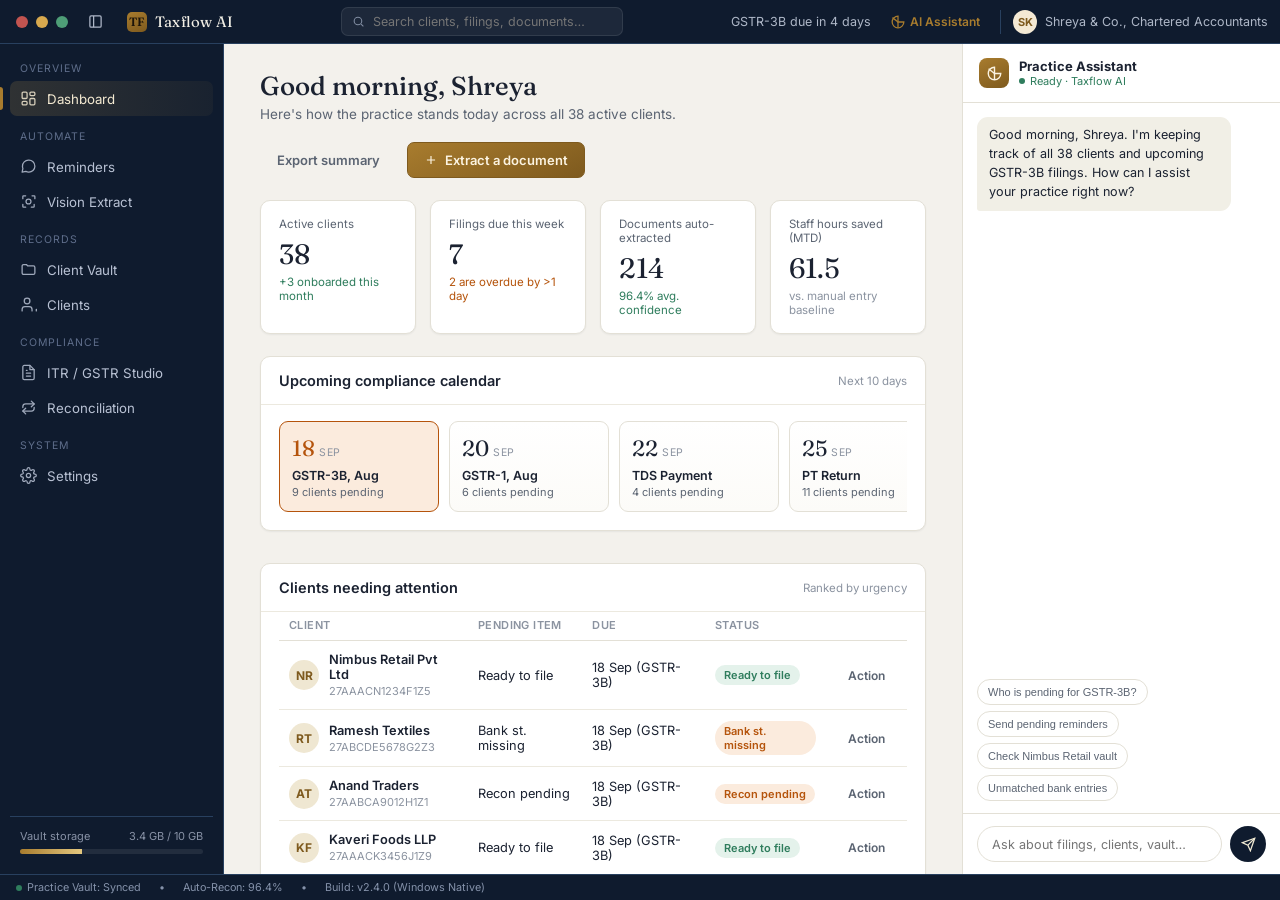
==== commit 1218e879: "Move Recent Activity under Clients Needing Attention and add draggable resizers & sidebar/chat toggl" ====
--- a/Main.html
+++ b/Main.html
@@ -23,6 +23,9 @@
   <!-- Titlebar -->
   <div class="titlebar">
     <div class="dots"><span class="dot close"></span><span class="dot min"></span><span class="dot max"></span></div>
+    <button class="titlebar-btn" id="toggle-sidebar-btn" title="Toggle Sidebar">
+      <svg width="15" height="15" viewBox="0 0 24 24" fill="none" stroke="currentColor" stroke-width="2"><rect x="3" y="3" width="18" height="18" rx="2"/><path d="M9 3v18"/></svg>
+    </button>
     <div class="brand"><span class="mark">TF</span> Taxflow AI</div>
     <div class="searchbar">
       <div class="box">
@@ -32,6 +35,10 @@
     </div>
     <div class="right">
       <span>GSTR-3B due in 4 days</span>
+      <button class="titlebar-btn" id="toggle-chat-btn" title="Toggle AI Assistant" style="color:var(--brass);font-weight:600;">
+        <svg width="14" height="14" viewBox="0 0 24 24" fill="none" stroke="currentColor" stroke-width="2.2"><path d="M12 2a10 10 0 1 0 10 10H12V2z"/><path d="M12 12L2.5 4.5"/><path d="M12 12v9.5"/></svg>
+        AI Assistant
+      </button>
       <div class="user">
         <div class="avatar">SK</div>
         Shreya &amp; Co., Chartered Accountants
@@ -92,6 +99,9 @@
       </div>
     </div>
 
+    <!-- Draggable Sidebar Resizer -->
+    <div class="resizer" id="resizer-sidebar" title="Drag to resize sidebar"></div>
+
     <!-- Main Content Area -->
     <div class="main">
       <div class="main-scroll">
@@ -135,40 +145,40 @@
             </div>
           </div>
 
-          <div class="two-col">
-            <div>
-              <div class="panel">
-                <div class="panel-head">
-                  <h3>Upcoming compliance calendar</h3>
-                  <span class="hint">Next 10 days</span>
-                </div>
-                <div class="panel-body">
-                  <div class="deadline-row">
-                    <div class="deadline-card urgent"><span class="day">18</span><span class="mon">Sep</span><div class="title">GSTR-3B, Aug</div><div class="cnt">9 clients pending</div></div>
-                    <div class="deadline-card"><span class="day">20</span><span class="mon">Sep</span><div class="title">GSTR-1, Aug</div><div class="cnt">6 clients pending</div></div>
-                    <div class="deadline-card"><span class="day">22</span><span class="mon">Sep</span><div class="title">TDS Payment</div><div class="cnt">4 clients pending</div></div>
-                    <div class="deadline-card"><span class="day">25</span><span class="mon">Sep</span><div class="title">PT Return</div><div class="cnt">11 clients pending</div></div>
-                    <div class="deadline-card"><span class="day">30</span><span class="mon">Sep</span><div class="title">Advance Tax Q2</div><div class="cnt">14 clients pending</div></div>
-                  </div>
-                </div>
-              </div>
-
-              <div class="panel">
-                <div class="panel-head">
-                  <h3>Clients needing attention</h3>
-                  <span class="hint">Ranked by urgency</span>
-                </div>
-                <div class="panel-body" style="padding:6px 18px 12px;">
-                  <table>
-                    <thead><tr><th>Client</th><th>Pending item</th><th>Due</th><th>Status</th><th></th></tr></thead>
-                    <tbody id="attention-body"></tbody>
-                  </table>
-                </div>
-              </div>
-            </div>
-
-            <div>
-              <div class="panel">
+          <!-- Dashboard Main Stack -->
+          <div style="display:flex;flex-direction:column;gap:16px;">
+            <div class="panel">
+              <div class="panel-head">
+                <h3>Upcoming compliance calendar</h3>
+                <span class="hint">Next 10 days</span>
+              </div>
+              <div class="panel-body">
+                <div class="deadline-row">
+                  <div class="deadline-card urgent"><span class="day">18</span><span class="mon">Sep</span><div class="title">GSTR-3B, Aug</div><div class="cnt">9 clients pending</div></div>
+                  <div class="deadline-card"><span class="day">20</span><span class="mon">Sep</span><div class="title">GSTR-1, Aug</div><div class="cnt">6 clients pending</div></div>
+                  <div class="deadline-card"><span class="day">22</span><span class="mon">Sep</span><div class="title">TDS Payment</div><div class="cnt">4 clients pending</div></div>
+                  <div class="deadline-card"><span class="day">25</span><span class="mon">Sep</span><div class="title">PT Return</div><div class="cnt">11 clients pending</div></div>
+                  <div class="deadline-card"><span class="day">30</span><span class="mon">Sep</span><div class="title">Advance Tax Q2</div><div class="cnt">14 clients pending</div></div>
+                </div>
+              </div>
+            </div>
+
+            <div class="panel">
+              <div class="panel-head">
+                <h3>Clients needing attention</h3>
+                <span class="hint">Ranked by urgency</span>
+              </div>
+              <div class="panel-body" style="padding:6px 18px 12px;">
+                <table>
+                  <thead><tr><th>Client</th><th>Pending item</th><th>Due</th><th>Status</th><th></th></tr></thead>
+                  <tbody id="attention-body"></tbody>
+                </table>
+              </div>
+            </div>
+
+            <!-- Recent Activity & Quick Launch Moved DIRECTLY Under Clients Needing Attention -->
+            <div class="two-col" style="margin-top:0;">
+              <div class="panel" style="margin-top:0;">
                 <div class="panel-head"><h3>Recent activity</h3></div>
                 <div class="panel-body">
                   <ul class="feed" id="activity-feed">
@@ -180,7 +190,8 @@
                   </ul>
                 </div>
               </div>
-              <div class="panel">
+
+              <div class="panel" style="margin-top:0;">
                 <div class="panel-head"><h3>Quick launch</h3></div>
                 <div class="panel-body" style="display:flex;flex-direction:column;gap:8px;">
                   <button class="btn" style="justify-content:flex-start;" data-goto="reminders">Send this week's reminders</button>
@@ -191,7 +202,6 @@
             </div>
           </div>
         </section>
-
 
         <!-- ============ REMINDERS ============ -->
         <section class="page" id="page-reminders">
@@ -730,6 +740,9 @@
       </div>
     </div>
 
+    <!-- Draggable Chat Panel Resizer -->
+    <div class="resizer" id="resizer-chat" title="Drag to resize chat panel"></div>
+
     <!-- Practice Assistant Chat Sidebar -->
     <div class="chat">
       <div class="chat-head">
--- a/css/style.css
+++ b/css/style.css
@@ -231,6 +231,46 @@
 .storage-bar { height: 5px; border-radius: 4px; background: rgba(255, 255, 255, .08); overflow: hidden; }
 .storage-bar > div { height: 100%; width: 34%; background: linear-gradient(90deg, var(--brass), #E4C87F); }
 
+
+/* ---- Resizers & Collapsible Panels ---- */
+.resizer {
+  width: 4px;
+  background: transparent;
+  cursor: col-resize;
+  position: relative;
+  z-index: 10;
+  flex: none;
+  transition: background .15s ease;
+}
+.resizer:hover, .resizer.dragging {
+  background: var(--brass);
+}
+.sidebar.collapsed {
+  display: none !important;
+}
+.chat.collapsed {
+  display: none !important;
+}
+
+.titlebar-btn {
+  background: transparent;
+  border: none;
+  color: #AEB7C7;
+  cursor: pointer;
+  padding: 4px 6px;
+  border-radius: 5px;
+  display: inline-flex;
+  align-items: center;
+  gap: 5px;
+  font-family: var(--font-body);
+  font-size: 12px;
+  transition: background .12s ease, color .12s ease;
+}
+.titlebar-btn:hover {
+  background: rgba(255,255,255,.08);
+  color: #FFF;
+}
+
 /* ---- Main ---- */
 .main {
   flex: 1;
